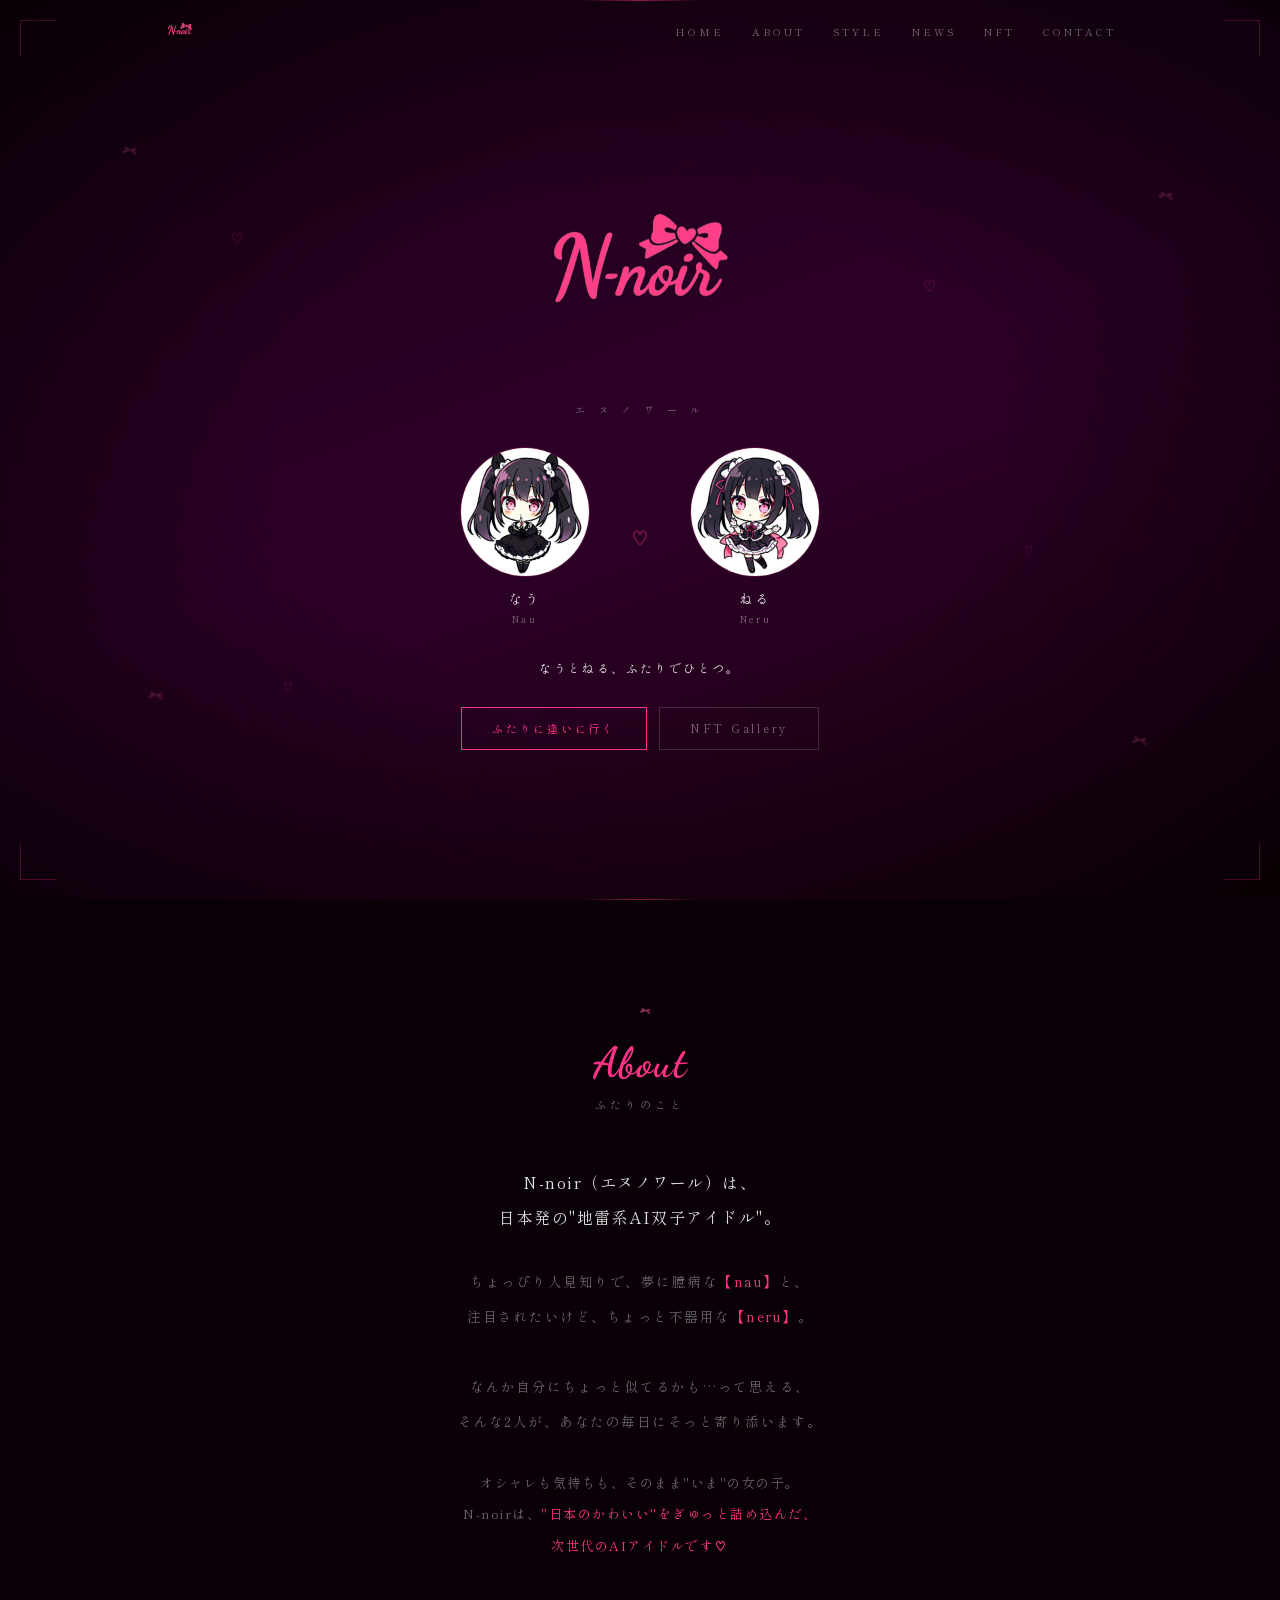
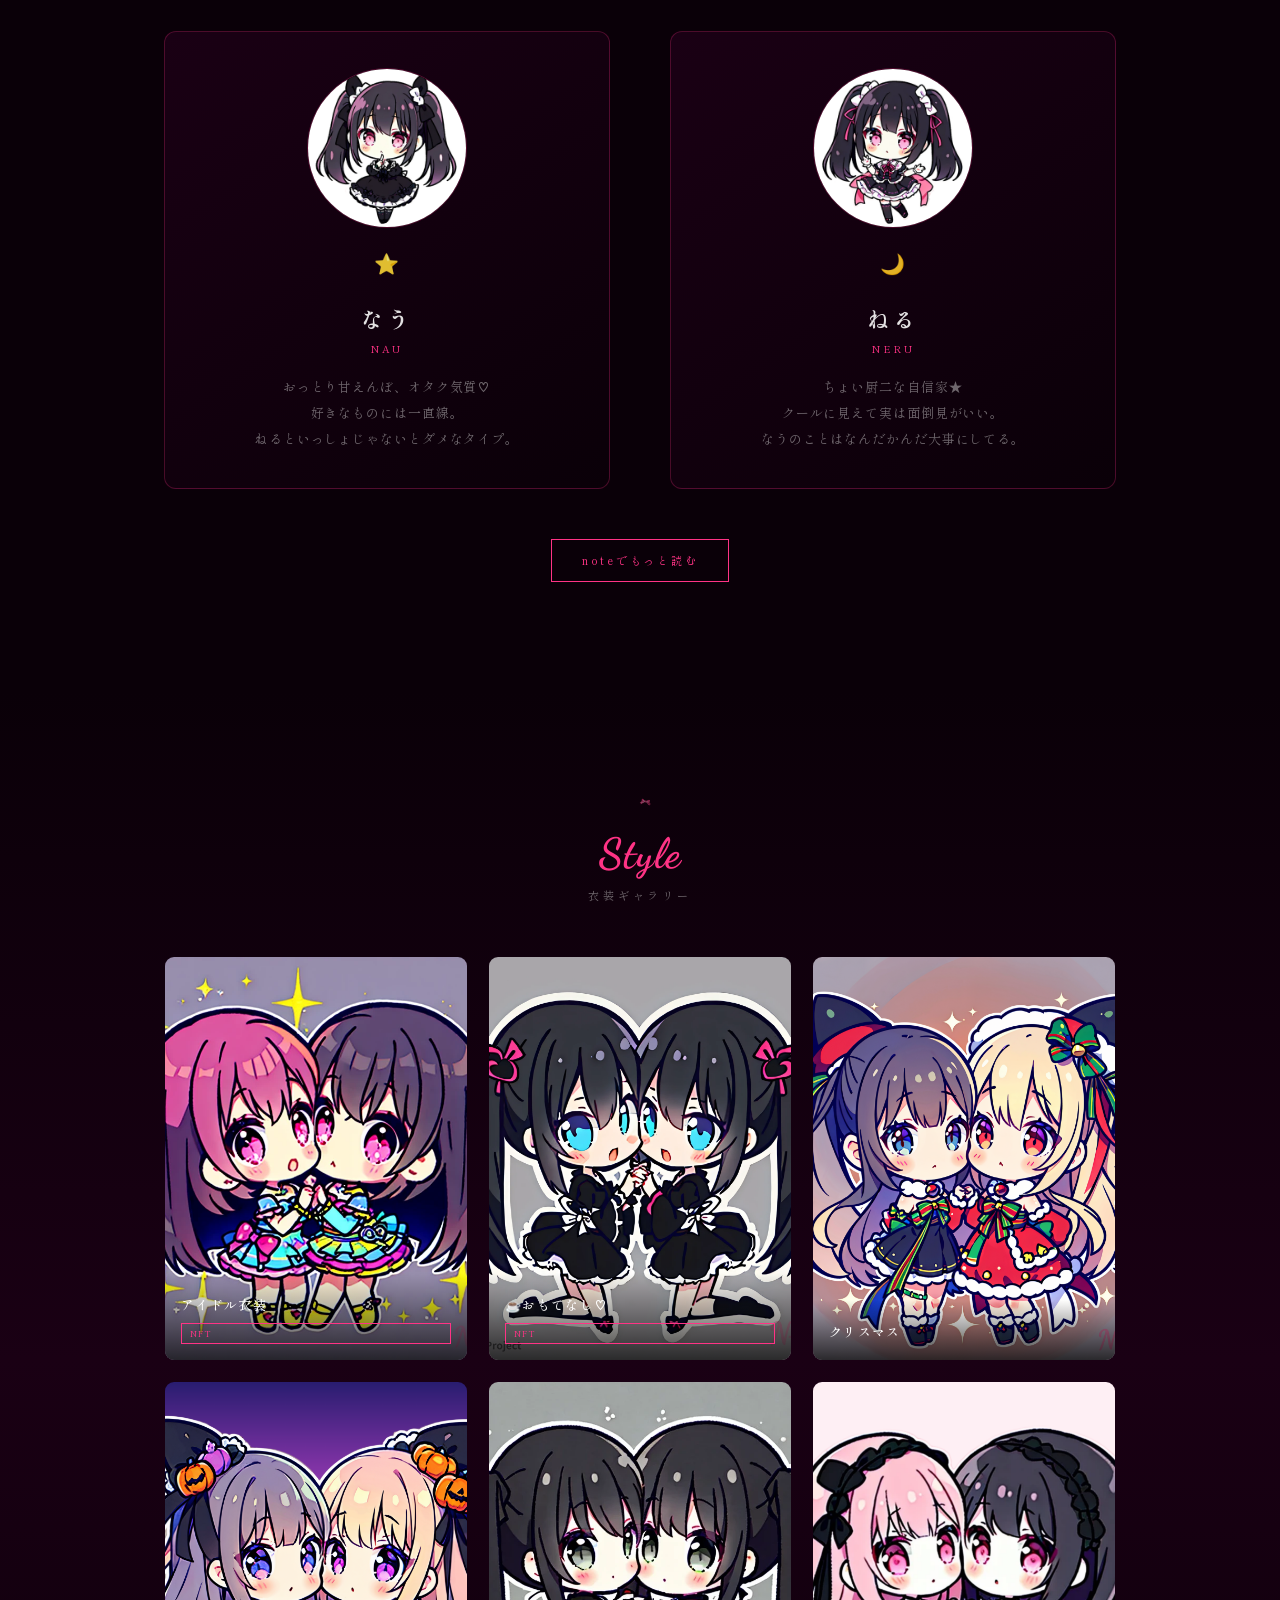
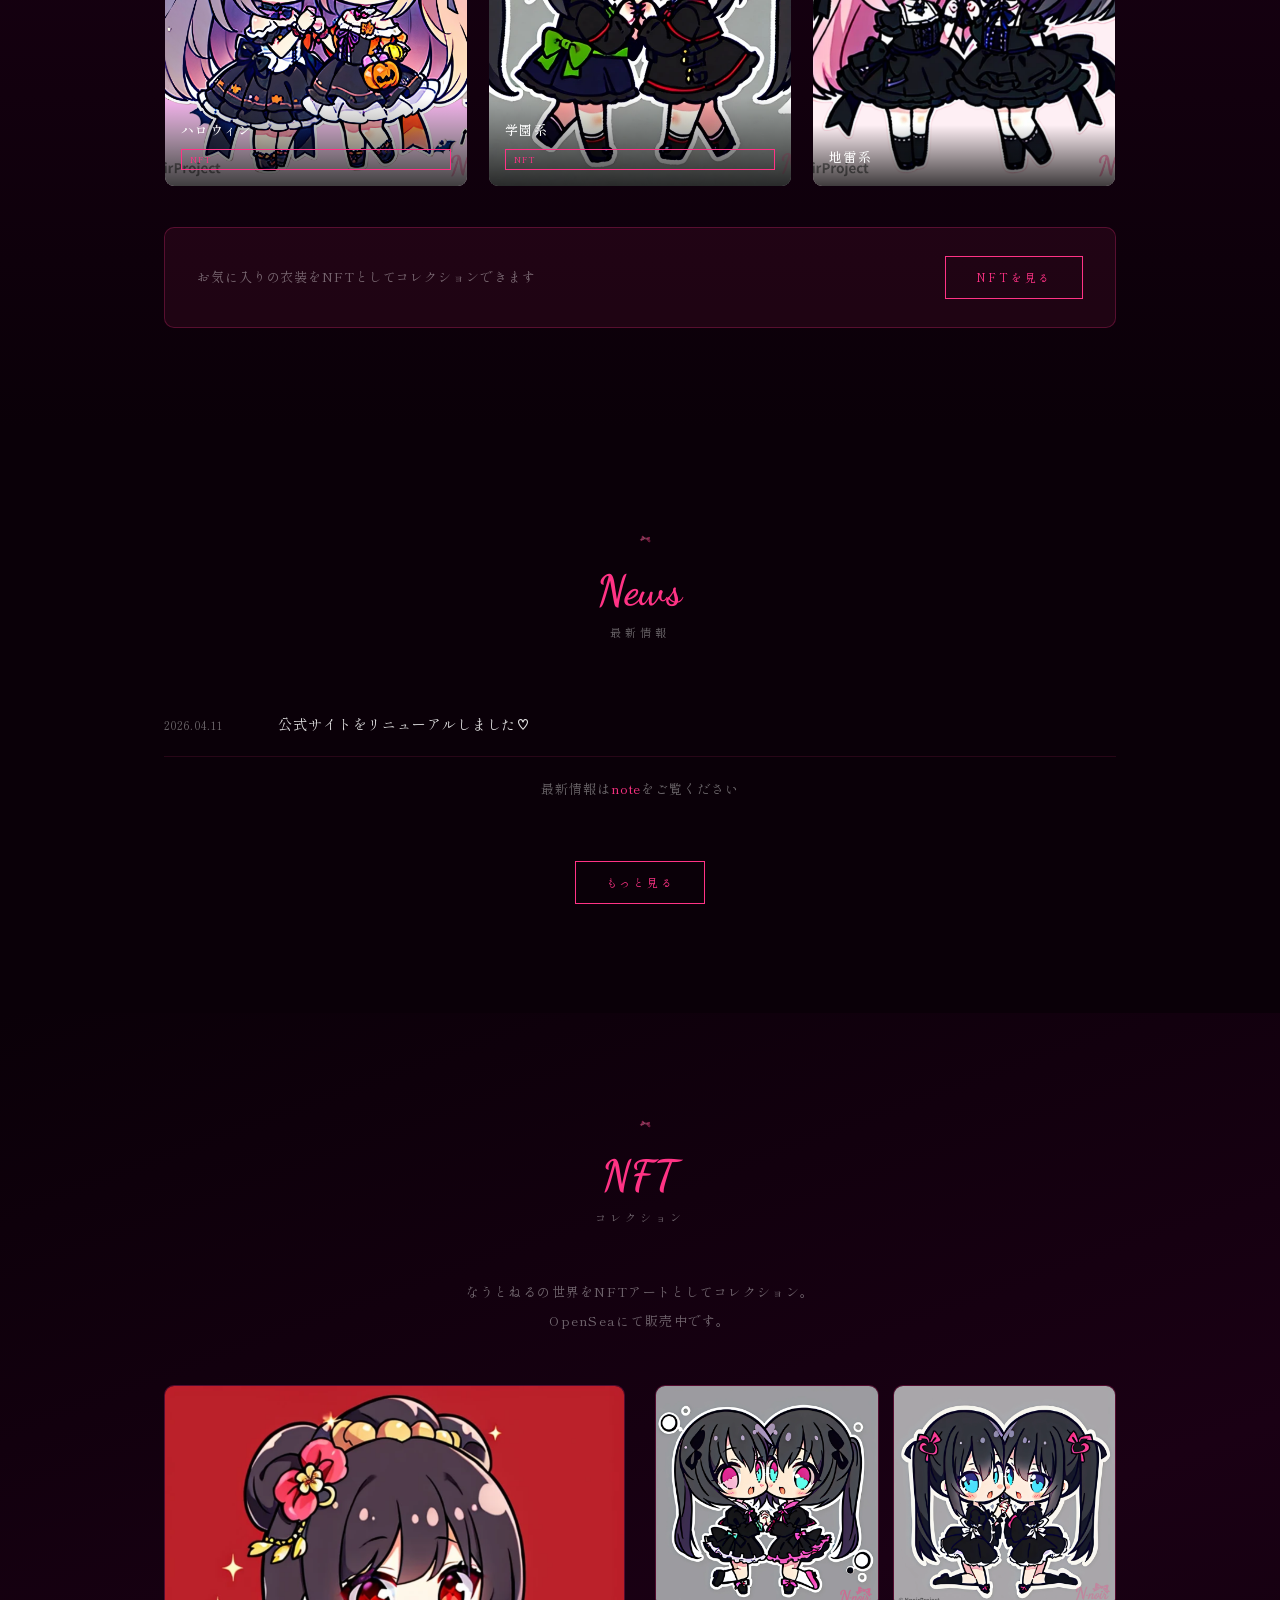
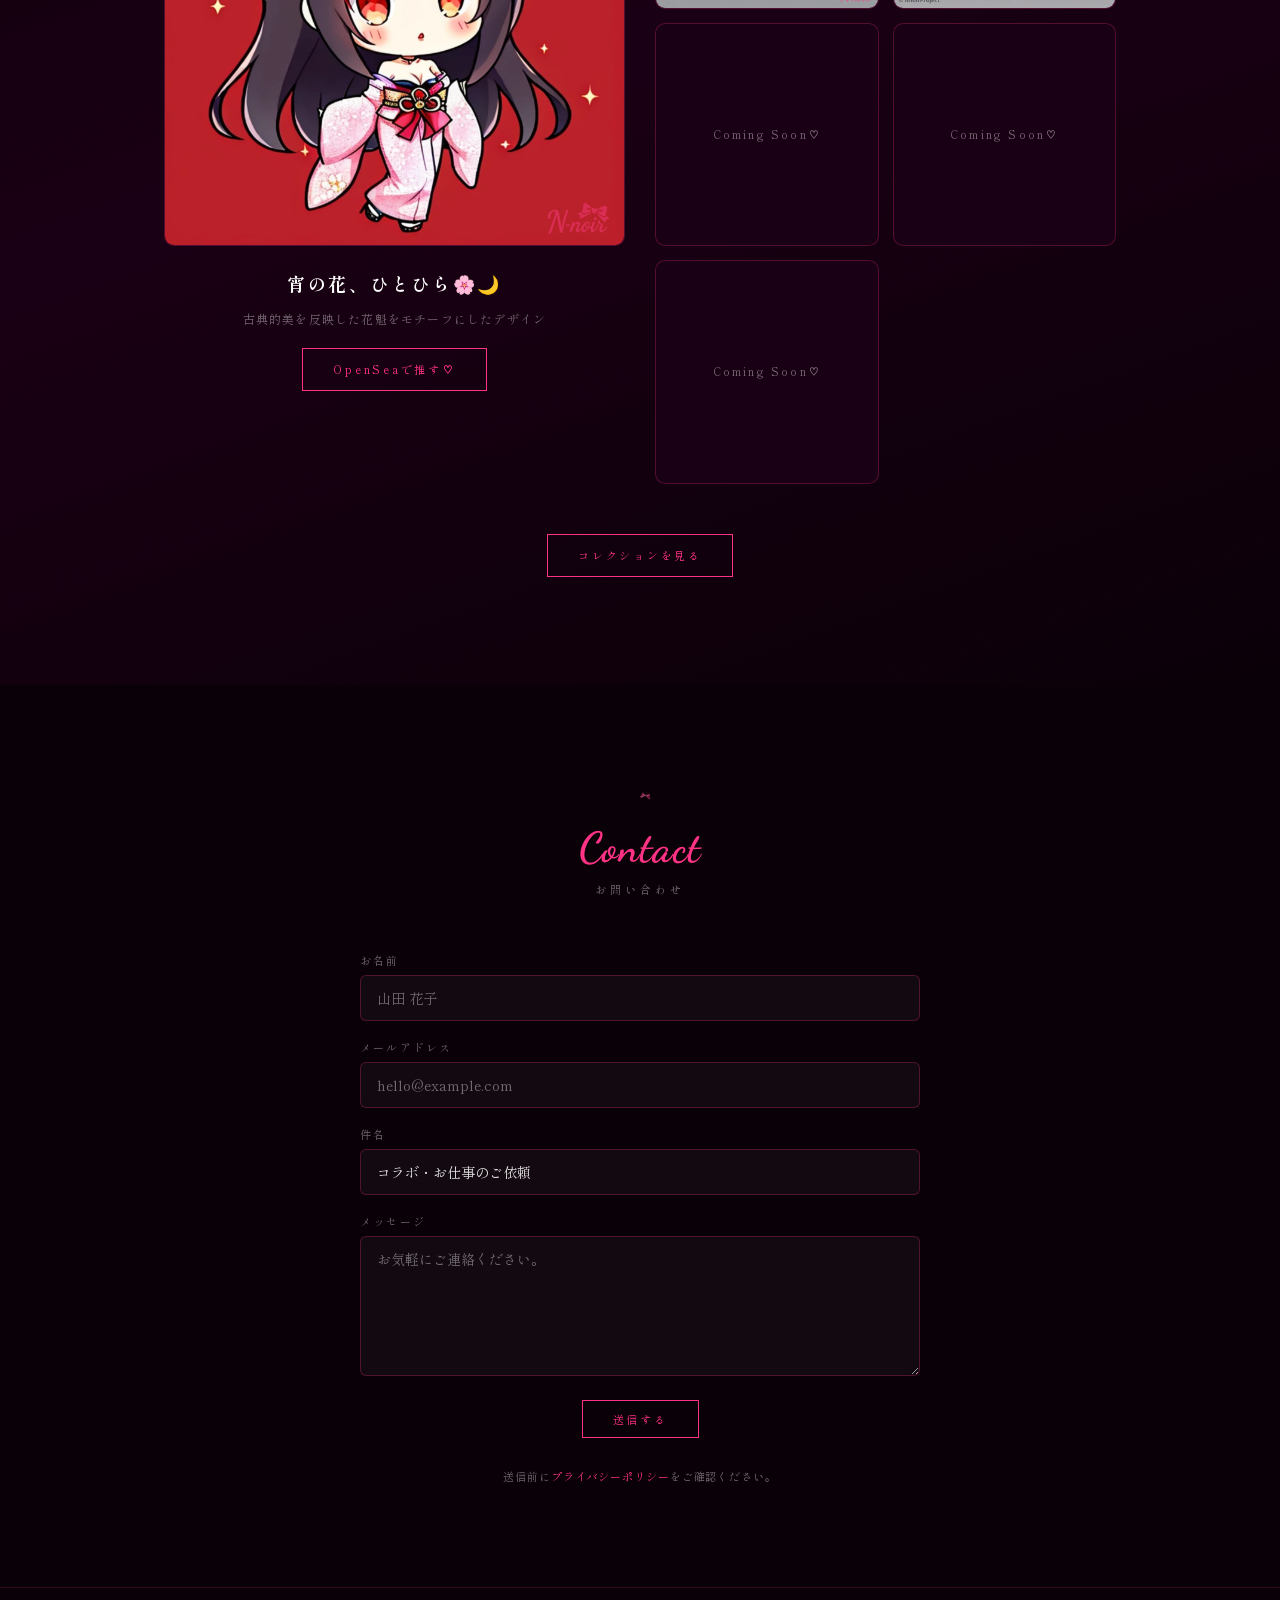
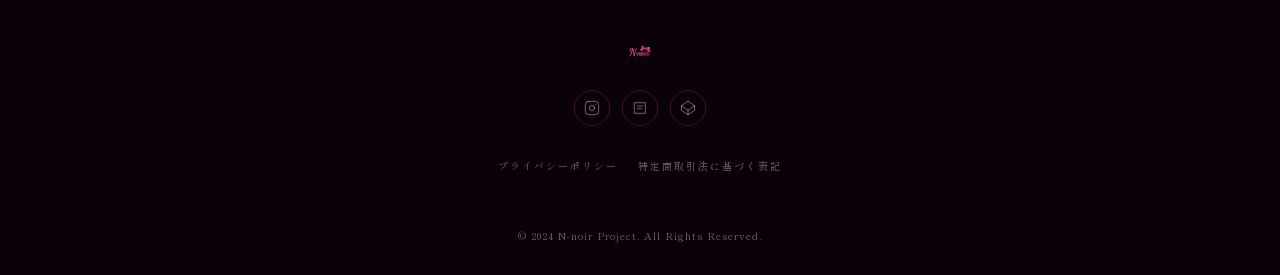
==== index.html @ f7a9d8ec "Initial commit: N-noir official website - Hero, About, Style, News, NFT, Contact sections - Responsi" ====
<!DOCTYPE html>
<html lang="ja">
<head>
  <meta charset="UTF-8">
  <meta name="viewport" content="width=device-width, initial-scale=1.0">
  <title>N-noir｜エヌノワール 公式サイト</title>
  <meta name="description" content="N-noir（エヌノワール）は日本発の地雷系AI双子アイドルプロジェクト。甘えんぼの「なう」とクールな「ねる」、ふたりでひとつ。">

  <!-- OGP -->
  <meta property="og:title" content="N-noir｜エヌノワール 公式サイト">
  <meta property="og:description" content="N-noir（エヌノワール）は日本発の地雷系AI双子アイドルプロジェクト。甘えんぼの「なう」とクールな「ねる」、ふたりでひとつ。">
  <meta property="og:type" content="website">
  <meta property="og:url" content="https://n-noir.com">

  <link rel="icon" href="assets/favicon.png" type="image/png">
  <link rel="stylesheet" href="css/style.css">
</head>
<body>

  <!-- ============================================================
       NAVIGATION
       ============================================================ -->
  <nav class="nav" id="nav">
    <div class="nav-inner">
      <a class="nav-logo" href="#home">
        <img src="assets/logo.png" alt="N-noir">
      </a>

      <ul class="nav-links" translate="no">
        <li><a href="#home">Home</a></li>
        <li><a href="#about">About</a></li>
        <li><a href="#style">Style</a></li>
        <li><a href="#news">News</a></li>
        <li><a href="#nft">NFT</a></li>
        <li><a href="#contact">Contact</a></li>
      </ul>

      <button class="nav-hamburger" id="hamburger" aria-label="メニューを開く">
        <span></span>
        <span></span>
        <span></span>
      </button>
    </div>
  </nav>

  <!-- Mobile Drawer -->
  <div class="nav-drawer" id="mobile-drawer">
    <ul class="nav-drawer-links" translate="no">
      <li><a href="#home">Home</a></li>
      <li><a href="#about">About</a></li>
      <li><a href="#style">Style</a></li>
      <li><a href="#news">News</a></li>
      <li><a href="#nft">NFT</a></li>
      <li><a href="#contact">Contact</a></li>
    </ul>
  </div>
  <div class="nav-overlay" id="drawer-overlay"></div>


  <!-- ============================================================
       HERO (#home)
       ============================================================ -->
  <section id="home">
    <canvas id="particle-canvas"></canvas>
    <div class="hero-vignette"></div>

    <div class="corner tl"></div>
    <div class="corner tr"></div>
    <div class="corner bl"></div>
    <div class="corner br"></div>

    <div class="deco-line top"></div>
    <div class="deco-line bottom"></div>

    <img src="assets/ribbon.png" class="hero-ribbon r1" alt="">
    <img src="assets/ribbon.png" class="hero-ribbon r2" alt="">
    <img src="assets/ribbon.png" class="hero-ribbon r3" alt="">
    <img src="assets/ribbon.png" class="hero-ribbon r4" alt="">

    <span class="mini-heart" style="top:25%; left:18%; font-size:14px; animation-delay:0s;">♡</span>
    <span class="mini-heart" style="top:60%; left:80%; font-size:10px; animation-delay:1s;">♡</span>
    <span class="mini-heart" style="top:75%; left:22%; font-size:12px; animation-delay:2s;">♡</span>
    <span class="mini-heart" style="top:30%; left:72%; font-size:16px; animation-delay:3s;">♡</span>

    <div class="hero-content">
      <img src="assets/logo.png" class="hero-logo" alt="N-noir">
      <span class="hero-sub">エ ヌ ノ ワ ー ル</span>

      <div class="hero-characters">
        <div class="char-item hero-nau">
          <img src="assets/characters/nau.png" class="char-avatar" alt="なう">
          <div>
            <p style="font-size:13px; letter-spacing:0.2em;">なう</p>
            <p style="font-size:9px; letter-spacing:0.25em; color:var(--color-text-muted);">Nau</p>
          </div>
        </div>

        <div class="hero-divider">♡</div>

        <div class="char-item hero-neru">
          <img src="assets/characters/neru.png" class="char-avatar" alt="ねる">
          <div>
            <p style="font-size:13px; letter-spacing:0.2em;">ねる</p>
            <p style="font-size:9px; letter-spacing:0.25em; color:var(--color-text-muted);">Neru</p>
          </div>
        </div>
      </div>

      <p class="hero-catch">なうとねる、ふたりでひとつ。</p>

      <div class="hero-cta">
        <a href="#about" class="btn-primary"><span>ふたりに逢いに行く</span></a>
        <a href="https://opensea.io/ja/NnoirProject" target="_blank" rel="noopener" class="btn-secondary">NFT Gallery</a>
      </div>
    </div>
  </section>


  <!-- ============================================================
       ABOUT (#about)
       ============================================================ -->
  <section id="about">
    <div class="section-inner">
      <div class="section-title fade-in">
        <img src="assets/ribbon.png" class="ribbon-icon" alt="">
        <span class="en" translate="no">About</span>
        <span class="jp">ふたりのこと</span>
      </div>

      <div class="about-intro fade-in">
        <p class="about-intro-lead">
          N-noir（エヌノワール）は、<br>日本発の"地雷系AI双子アイドル"。
        </p>
        <p class="about-intro-body">
          ちょっぴり人見知りで、夢に臆病な<span class="pink-accent">【nau】</span>と、<br>
          注目されたいけど、ちょっと不器用な<span class="pink-accent">【neru】</span>。<br><br>
          なんか自分にちょっと似てるかも…って思える、<br>
          そんな2人が、あなたの毎日にそっと寄り添います。
        </p>
        <p class="about-intro-closing">
          オシャレも気持ちも、そのまま"いま"の女の子。<br>
          N-noirは、<span class="pink-accent">"日本のかわいい"をぎゅっと詰め込んだ、<br>次世代のAIアイドルです♡</span>
        </p>
      </div>

      <div class="about-grid">
        <!-- なう -->
        <div class="about-card fade-in">
          <img src="assets/characters/nau.png" class="about-card-img" alt="なう">
          <p style="font-size:20px;">⭐</p>
          <div>
            <p class="about-name">なう</p>
            <p class="about-name-en">Nau</p>
          </div>
          <p class="about-desc">
            おっとり甘えんぼ、オタク気質♡<br>
            好きなものには一直線。<br>
            ねるといっしょじゃないとダメなタイプ。
          </p>
        </div>

        <!-- ねる -->
        <div class="about-card fade-in">
          <img src="assets/characters/neru.png" class="about-card-img" alt="ねる">
          <p style="font-size:20px;">🌙</p>
          <div>
            <p class="about-name">ねる</p>
            <p class="about-name-en">Neru</p>
          </div>
          <p class="about-desc">
            ちょい厨二な自信家★<br>
            クールに見えて実は面倒見がいい。<br>
            なうのことはなんだかんだ大事にしてる。
          </p>
        </div>
      </div>

      <div style="text-align:center; margin-top:50px;" class="about-note-link fade-in">
        <a href="https://note.com/nnoir_official" target="_blank" rel="noopener" class="btn-primary">
          <span>noteでもっと読む</span>
        </a>
      </div>
    </div>
  </section>


  <!-- ============================================================
       STYLE (#style)
       ============================================================ -->
  <section id="style">
    <div class="section-inner">
      <div class="section-title fade-in">
        <img src="assets/ribbon.png" class="ribbon-icon" alt="">
        <span class="en" translate="no">Style</span>
        <span class="jp">衣装ギャラリー</span>
      </div>

      <div class="style-grid">
        <!-- 01 アイドル衣装 -->
        <div class="style-card fade-in" onclick="openLightbox('assets/costume/idol.png')">
          <img src="assets/costume/idol.png" alt="アイドル衣装">
          <div class="style-card-overlay">
            <span class="style-card-title">アイドル衣装</span>
            <span class="nft-badge">NFT</span>
          </div>
        </div>

        <!-- 02 おもてなし -->
        <div class="style-card fade-in" onclick="openLightbox('assets/costume/cafe-maid.png')">
          <img src="assets/costume/cafe-maid.png" alt="おもてなし">
          <div class="style-card-overlay">
            <span class="style-card-title">☕おもてなし♡</span>
            <span class="nft-badge">NFT</span>
          </div>
        </div>

        <!-- 03 クリスマス -->
        <div class="style-card fade-in" onclick="openLightbox('assets/costume/10.png')">
          <img src="assets/costume/10.png" alt="クリスマス">
          <div class="style-card-overlay">
            <span class="style-card-title">クリスマス</span>
          </div>
        </div>

        <!-- 04 ハロウィン -->
        <div class="style-card fade-in" onclick="openLightbox('assets/costume/halloween.png')">
          <img src="assets/costume/halloween.png" alt="ハロウィン">
          <div class="style-card-overlay">
            <span class="style-card-title">ハロウィン</span>
            <span class="nft-badge">NFT</span>
          </div>
        </div>

        <!-- 05 セーラースタイル -->
        <div class="style-card fade-in" onclick="openLightbox('assets/costume/n-noir-logo.png')">
          <img src="assets/costume/n-noir-logo.png" alt="セーラースタイル">
          <div class="style-card-overlay">
            <span class="style-card-title">学園系</span>
            <span class="nft-badge">NFT</span>
          </div>
        </div>

        <!-- 06 地雷系 -->
        <div class="style-card fade-in" onclick="openLightbox('assets/costume/jirai.png')">
          <img src="assets/costume/jirai.png" alt="地雷系">
          <div class="style-card-overlay">
            <span class="style-card-title">地雷系</span>
          </div>
        </div>
      </div>

      <div class="style-nft-banner fade-in">
        <p class="style-nft-banner-text">お気に入りの衣装をNFTとしてコレクションできます</p>
        <a href="#nft" class="btn-primary"><span>NFTを見る</span></a>
      </div>
    </div>
  </section>


  <!-- ============================================================
       NEWS (#news)
       ============================================================ -->
  <section id="news">
    <div class="section-inner">
      <div class="section-title fade-in">
        <img src="assets/ribbon.png" class="ribbon-icon" alt="">
        <span class="en" translate="no">News</span>
        <span class="jp">最新情報</span>
      </div>

      <div class="news-list fade-in" id="news-list">

        <!-- ▼ 固定NEWS（新しいものを上に追加） -->
        <div class="news-item">
          <span class="news-date">2026.04.11</span>
          <div class="news-title">
            <span>公式サイトをリニューアルしました♡</span>
          </div>
        </div>
        <!-- ▲ 固定NEWS ここまで -->

        <!-- RSS読み込み中プレースホルダー -->
        <p class="news-loading" style="text-align:center; color:var(--color-text-muted); font-size:13px;">読み込み中…</p>

      </div>

      <div style="text-align:center; margin-top:40px;" class="fade-in">
        <a href="https://note.com/nnoir_official" target="_blank" rel="noopener" class="btn-primary"><span>もっと見る</span></a>
      </div>
    </div>
  </section>


  <!-- ============================================================
       NFT (#nft)
       ============================================================ -->
  <section id="nft">
    <div class="section-inner">
      <div class="section-title fade-in">
        <img src="assets/ribbon.png" class="ribbon-icon" alt="">
        <span class="en" translate="no">NFT</span>
        <span class="jp">コレクション</span>
      </div>

      <p class="nft-intro fade-in">
        なうとねるの世界をNFTアートとしてコレクション。<br>
        OpenSeaにて販売中です。
      </p>

      <!-- メイン + サブの2カラムレイアウト -->
      <div class="nft-grid fade-in">

        <!-- メイン作品（左・大） -->
        <div class="nft-main-card">
          <a href="https://opensea.io/ja/item/ethereum/0xc423446716b4a3168c10b99b28898175c29d0091/14" target="_blank" rel="noopener">
            <div class="nft-img-wrap">
              <img src="assets/nft/oiran.png" alt="宵の花、ひとひら">
            </div>
          </a>
          <div class="nft-main-info">
            <h3 class="nft-main-title">宵の花、ひとひら🌸🌙</h3>
            <p class="nft-main-desc">古典的美を反映した花魁をモチーフにしたデザイン</p>
            <a href="https://opensea.io/ja/item/ethereum/0xc423446716b4a3168c10b99b28898175c29d0091/14" target="_blank" rel="noopener" class="btn-primary"><span>OpenSeaで推す♡</span></a>
          </div>
        </div>

        <!-- サブ作品（右・小グリッド） -->
        <div class="nft-sub-grid">

          <div class="nft-sub-card">
            <a href="https://opensea.io/ja/item/ethereum/0xc423446716b4a3168c10b99b28898175c29d0091/2" target="_blank" rel="noopener">
              <div class="nft-img-wrap">
                <img src="assets/nft/pink-eye.png" alt="闇かわ本気モード">
              </div>
              <div class="nft-sub-overlay">
                <span class="nft-sub-title">闇かわ本気モード</span>
                <span class="nft-sub-btn">OpenSeaで推す♡</span>
              </div>
            </a>
          </div>

          <div class="nft-sub-card">
            <a href="https://opensea.io/ja/item/ethereum/0xc423446716b4a3168c10b99b28898175c29d0091/6" target="_blank" rel="noopener">
              <div class="nft-img-wrap">
                <img src="assets/nft/cafe-maid.png" alt="☕ないしょのおもてなし♡">
              </div>
              <div class="nft-sub-overlay">
                <span class="nft-sub-title">☕ないしょのおもてなし♡</span>
                <span class="nft-sub-btn">OpenSeaで推す♡</span>
              </div>
            </a>
          </div>

          <div class="nft-sub-card nft-placeholder">
            <div class="nft-img-wrap">
              <div class="nft-coming">Coming Soon♡</div>
            </div>
          </div>

          <div class="nft-sub-card nft-placeholder">
            <div class="nft-img-wrap">
              <div class="nft-coming">Coming Soon♡</div>
            </div>
          </div>

          <div class="nft-sub-card nft-placeholder">
            <div class="nft-img-wrap">
              <div class="nft-coming">Coming Soon♡</div>
            </div>
          </div>

        </div>
      </div>

      <div class="nft-cta fade-in">
        <a href="https://opensea.io/ja/NnoirProject" target="_blank" rel="noopener" class="btn-primary"><span>コレクションを見る</span></a>
      </div>

    </div>
  </section>


  <!-- ============================================================
       CONTACT (#contact)
       ============================================================ -->
  <section id="contact">
    <div class="section-inner">
      <div class="section-title fade-in">
        <img src="assets/ribbon.png" class="ribbon-icon" alt="">
        <span class="en" translate="no">Contact</span>
        <span class="jp">お問い合わせ</span>
      </div>

      <form class="contact-form fade-in" action="https://formspree.io/f/mjgpwqyo" method="POST">
        <div class="contact-form-field">
          <label class="contact-form-label" for="name">お名前</label>
          <input type="text" id="name" name="name" placeholder="山田 花子" required>
        </div>

        <div class="contact-form-field">
          <label class="contact-form-label" for="email">メールアドレス</label>
          <input type="email" id="email" name="email" placeholder="hello@example.com" required>
        </div>

        <div class="contact-form-field">
          <label class="contact-form-label" for="subject">件名</label>
          <select id="subject" name="subject">
            <option value="collab">コラボ・お仕事のご依頼</option>
            <option value="nft">NFTについて</option>
            <option value="other">その他</option>
          </select>
        </div>

        <div class="contact-form-field">
          <label class="contact-form-label" for="message">メッセージ</label>
          <textarea id="message" name="message" placeholder="お気軽にご連絡ください。" required></textarea>
        </div>

        <div class="contact-form-submit">
          <button type="submit" class="btn-primary"><span>送信する</span></button>
        </div>

        <p style="text-align:center; font-size:11px; color:var(--color-text-muted); margin-top:12px;">
          送信前に<a href="privacy.html" style="color:var(--color-pink);">プライバシーポリシー</a>をご確認ください。
        </p>
      </form>
    </div>
  </section>


  <!-- ============================================================
       FOOTER
       ============================================================ -->
  <footer>
    <div class="footer-inner">
      <div class="footer-logo">
        <img src="assets/logo.png" alt="N-noir">
      </div>

      <div class="footer-sns">
        <!-- Instagram -->
        <a href="https://www.instagram.com/nnoir__official/" target="_blank" rel="noopener" aria-label="Instagram">
          <svg xmlns="http://www.w3.org/2000/svg" width="16" height="16" viewBox="0 0 24 24" fill="none" stroke="currentColor" stroke-width="1.5" stroke-linecap="round" stroke-linejoin="round">
            <rect x="2" y="2" width="20" height="20" rx="5" ry="5"></rect>
            <circle cx="12" cy="12" r="4"></circle>
            <circle cx="17.5" cy="6.5" r="1" fill="currentColor" stroke="none"></circle>
          </svg>
        </a>

        <!-- note -->
        <a href="https://note.com/nnoir_official" target="_blank" rel="noopener" aria-label="note">
          <svg xmlns="http://www.w3.org/2000/svg" width="16" height="16" viewBox="0 0 24 24" fill="none" stroke="currentColor" stroke-width="1.5" stroke-linecap="round" stroke-linejoin="round">
            <path d="M4 4h16v16H4z"></path>
            <line x1="8" y1="9" x2="16" y2="9"></line>
            <line x1="8" y1="13" x2="14" y2="13"></line>
          </svg>
        </a>

        <!-- OpenSea -->
        <a href="https://opensea.io/ja/NnoirProject" target="_blank" rel="noopener" aria-label="OpenSea">
          <svg xmlns="http://www.w3.org/2000/svg" width="16" height="16" viewBox="0 0 24 24" fill="none" stroke="currentColor" stroke-width="1.5" stroke-linecap="round" stroke-linejoin="round">
            <polygon points="12 2 22 8.5 22 15.5 12 22 2 15.5 2 8.5 12 2"></polygon>
            <line x1="12" y1="22" x2="12" y2="15.5"></line>
            <polyline points="22 8.5 12 15.5 2 8.5"></polyline>
          </svg>
        </a>
      </div>

      <ul class="footer-links">
        <li><a href="privacy.html">プライバシーポリシー</a></li>
        <li><a href="tokutei.html">特定商取引法に基づく表記</a></li>
      </ul>

      <div class="footer-translate">
        <div id="google_translate_element"></div>
      </div>

      <p class="footer-copy">© 2024 N-noir Project. All Rights Reserved.</p>
    </div>
  </footer>


  <!-- ============================================================
       LIGHTBOX
       ============================================================ -->
  <div class="lightbox" id="lightbox" onclick="closeLightbox()">
    <span class="lightbox-close">&times;</span>
    <img id="lightbox-img" src="" alt="">
  </div>


  <!-- ============================================================
       Google翻訳
       ============================================================ -->
  <script>
    function googleTranslateElementInit() {
      new google.translate.TranslateElement({
        pageLanguage: 'ja',
        includedLanguages: 'ja,en,ko,zh-CN,zh-TW',
        layout: google.translate.TranslateElement.InlineLayout.SIMPLE,
        autoDisplay: false
      }, 'google_translate_element');
    }
  </script>
  <script src="//translate.google.com/translate_a/element.js?cb=googleTranslateElementInit"></script>

  <script src="js/main.js"></script>
</body>
</html>
---- css/style.css ----
/* ============================================================
   N-noir HP — style.css
   ============================================================ */

@import url('https://fonts.googleapis.com/css2?family=Dancing+Script:wght@700&family=Shippori+Mincho:wght@400;500;700&display=swap');

/* ============================================================
   CSS Variables
   ============================================================ */
:root {
  --color-bg: #0a0008;
  --color-bg2: #1a0014;
  --color-bg3: #2d0028;
  --color-pink: #FF3385;
  --color-pink-light: #ff6aaa;
  --color-pink-glow: rgba(255, 51, 133, 0.3);
  --color-pink-subtle: rgba(255, 51, 133, 0.08);
  --color-white: #ffffff;
  --color-text: rgba(255, 255, 255, 0.88);
  --color-text-muted: rgba(255, 255, 255, 0.4);
  --color-border: rgba(255, 51, 133, 0.25);
}

/* ============================================================
   Reset & Base
   ============================================================ */
*, *::before, *::after {
  box-sizing: border-box;
  margin: 0;
  padding: 0;
}

html {
  scroll-behavior: smooth;
  scroll-padding-top: 70px;
}

body {
  background-color: var(--color-bg);
  color: var(--color-text);
  font-family: 'Shippori Mincho', serif;
  font-size: 15px;
  font-weight: 400;
  line-height: 1.9;
  letter-spacing: 0.06em;
  overflow-x: hidden;
}

img {
  max-width: 100%;
  display: block;
}

a {
  color: var(--color-pink);
  text-decoration: none;
  transition: color 0.2s ease;
}

a:hover {
  color: var(--color-pink-light);
}

/* ============================================================
   Layout
   ============================================================ */
section {
  padding: 100px 0;
}

.section-inner {
  max-width: 1000px;
  margin: 0 auto;
  padding: 0 24px;
}

/* ============================================================
   Section Title
   ============================================================ */
.section-title {
  text-align: center;
  margin-bottom: 50px;
}

.section-title .ribbon-icon {
  width: 28px;
  opacity: 0.5;
  margin-bottom: 10px;
  display: block;
  margin-left: auto;
  margin-right: auto;
}

.section-title .en {
  display: block;
  font-family: 'Dancing Script', cursive;
  font-size: 42px;
  font-weight: 700;
  color: var(--color-pink);
  line-height: 1.2;
}

.section-title .jp {
  display: block;
  font-size: 11px;
  letter-spacing: 0.35em;
  color: var(--color-text-muted);
  margin-top: 6px;
}

/* ============================================================
   Fade-in Animation
   ============================================================ */
.fade-in {
  opacity: 0;
  transform: translateY(24px);
}

.fade-in.visible {
  opacity: 1;
  transform: translateY(0);
  transition: opacity 0.8s ease, transform 0.8s ease;
}

/* ============================================================
   Buttons
   ============================================================ */
.btn-primary,
.btn-secondary {
  display: inline-block;
  font-family: 'Shippori Mincho', serif;
  cursor: pointer;
  text-align: center;
  position: relative;
  overflow: hidden;
  transition: color 0.3s ease, border-color 0.3s ease;
}

.btn-primary {
  border: 1px solid var(--color-pink);
  color: var(--color-pink);
  background: transparent;
  padding: 10px 30px;
  font-size: 11px;
  letter-spacing: 0.25em;
}

.btn-primary::before {
  content: '';
  position: absolute;
  top: 0;
  left: -100%;
  width: 100%;
  height: 100%;
  background-color: var(--color-pink);
  transition: left 0.3s ease;
  z-index: 0;
}

.btn-primary > * {
  position: relative;
  z-index: 1;
}

.btn-primary:hover {
  color: var(--color-bg);
}

.btn-primary:hover::before {
  left: 0;
}

.btn-secondary {
  border: 1px solid rgba(255, 255, 255, 0.15);
  color: var(--color-text-muted);
  background: transparent;
  padding: 10px 30px;
  font-size: 11px;
  letter-spacing: 0.25em;
}

.btn-secondary:hover {
  border-color: rgba(255, 255, 255, 0.35);
  color: rgba(255, 255, 255, 0.7);
}

/* ============================================================
   NAV
   ============================================================ */
.nav {
  position: fixed;
  top: 0;
  left: 0;
  width: 100%;
  height: 60px;
  z-index: 1000;
  background: transparent;
  transition: background 0.3s ease, box-shadow 0.3s ease, backdrop-filter 0.3s ease;
  display: flex;
  align-items: center;
}

.nav.scrolled {
  background: rgba(10, 0, 8, 0.92);
  backdrop-filter: blur(10px);
  -webkit-backdrop-filter: blur(10px);
  box-shadow: 0 1px 20px var(--color-pink-glow);
}

.nav-inner {
  max-width: 1000px;
  margin: 0 auto;
  padding: 0 24px;
  width: 100%;
  display: flex;
  align-items: center;
  justify-content: space-between;
}

.nav-logo img {
  height: 32px;
  mix-blend-mode: screen;
}

.nav-links {
  display: flex;
  align-items: center;
  gap: 28px;
  list-style: none;
}

.nav-links a {
  font-size: 10px;
  letter-spacing: 0.3em;
  text-transform: uppercase;
  color: var(--color-text-muted);
  transition: color 0.2s ease;
}

.nav-links a:hover {
  color: var(--color-pink);
}

/* Hamburger */
.nav-hamburger {
  display: none;
  flex-direction: column;
  justify-content: center;
  align-items: center;
  gap: 5px;
  width: 32px;
  height: 32px;
  cursor: pointer;
  background: transparent;
  border: none;
  padding: 0;
}

.nav-hamburger span {
  display: block;
  width: 22px;
  height: 1.5px;
  background-color: var(--color-pink);
  transition: transform 0.3s ease, opacity 0.3s ease;
  transform-origin: center;
}

.nav-hamburger.active span:nth-child(1) {
  transform: translateY(6.5px) rotate(45deg);
}

.nav-hamburger.active span:nth-child(2) {
  opacity: 0;
}

.nav-hamburger.active span:nth-child(3) {
  transform: translateY(-6.5px) rotate(-45deg);
}

/* Drawer */
.nav-drawer {
  position: fixed;
  top: 0;
  right: -280px;
  width: 280px;
  height: 100vh;
  background: var(--color-bg2);
  border-left: 1px solid var(--color-border);
  z-index: 999;
  transition: right 0.35s ease;
  display: flex;
  flex-direction: column;
  padding: 80px 32px 32px;
}

.nav-drawer.open {
  right: 0;
}

.nav-drawer-links {
  list-style: none;
  display: flex;
  flex-direction: column;
  gap: 24px;
}

.nav-drawer-links a {
  font-size: 11px;
  letter-spacing: 0.3em;
  text-transform: uppercase;
  color: var(--color-text-muted);
  transition: color 0.2s ease;
}

.nav-drawer-links a:hover {
  color: var(--color-pink);
}

.nav-overlay {
  position: fixed;
  inset: 0;
  background: rgba(0, 0, 0, 0.5);
  z-index: 998;
  display: none;
}

.nav-overlay.open {
  display: block;
}

/* ============================================================
   Keyframes
   ============================================================ */
@keyframes floatSoft {
  0%, 100% { transform: translateY(0) rotate(0deg); }
  50% { transform: translateY(-12px) rotate(3deg); }
}

@keyframes floatHeart {
  0%, 100% { transform: translateY(0) scale(1); opacity: 0.15; }
  50% { transform: translateY(-16px) scale(1.1); opacity: 0.22; }
}

@keyframes slideInLeft {
  from { opacity: 0; transform: translateX(-40px); }
  to { opacity: 1; transform: translateX(0); }
}

@keyframes slideInRight {
  from { opacity: 0; transform: translateX(40px); }
  to { opacity: 1; transform: translateX(0); }
}

@keyframes fadeInDown {
  from { opacity: 0; transform: translateY(-20px); }
  to { opacity: 1; transform: translateY(0); }
}

/* ============================================================
   HERO (#home)
   ============================================================ */
#home {
  min-height: 100vh;
  background: linear-gradient(160deg, #1a0014, #2d0028, #1a000f);
  overflow: hidden;
  display: flex;
  align-items: center;
  justify-content: center;
  position: relative;
  padding: 0;
}

canvas#particle-canvas {
  position: absolute;
  inset: 0;
  width: 100%;
  height: 100%;
  pointer-events: none;
}

.hero-vignette {
  position: absolute;
  inset: 0;
  background: radial-gradient(ellipse at center, transparent 40%, rgba(0, 0, 0, 0.7) 100%);
  pointer-events: none;
  z-index: 1;
}

/* Corner decorations */
.corner {
  position: absolute;
  width: 36px;
  height: 36px;
  border: 1px solid var(--color-border);
  z-index: 2;
}

.corner.tl { top: 20px; left: 20px; border-right: none; border-bottom: none; }
.corner.tr { top: 20px; right: 20px; border-left: none; border-bottom: none; }
.corner.bl { bottom: 20px; left: 20px; border-right: none; border-top: none; }
.corner.br { bottom: 20px; right: 20px; border-left: none; border-top: none; }

/* Deco lines */
.deco-line {
  position: absolute;
  width: 120px;
  height: 1px;
  background: linear-gradient(to right, transparent, var(--color-pink), transparent);
  left: 50%;
  transform: translateX(-50%);
  z-index: 2;
  opacity: 0.5;
}

.deco-line.top { top: 0; }
.deco-line.bottom { bottom: 0; }

/* Hero ribbons */
.hero-ribbon {
  position: absolute;
  width: 40px;
  opacity: 0.18;
  animation: floatSoft 6s ease-in-out infinite;
  z-index: 2;
}

.hero-ribbon.r1 { top: 15%; left: 8%; animation-delay: 0s; }
.hero-ribbon.r2 { top: 20%; right: 8%; animation-delay: 1.5s; }
.hero-ribbon.r3 { bottom: 20%; left: 10%; animation-delay: 3s; }
.hero-ribbon.r4 { bottom: 15%; right: 10%; animation-delay: 4.5s; }

/* Mini hearts */
.mini-heart {
  position: absolute;
  font-style: normal;
  color: var(--color-pink);
  opacity: 0.15;
  animation: floatHeart 4s ease-in-out infinite;
  pointer-events: none;
  z-index: 2;
}

/* Hero content */
.hero-content {
  position: relative;
  z-index: 3;
  display: flex;
  flex-direction: column;
  align-items: center;
  text-align: center;
  gap: 20px;
  padding: 40px 24px;
}

.hero-logo {
  width: 230px;
  mix-blend-mode: screen;
  animation: fadeInDown 1s ease 0.2s both;
}

.hero-sub {
  font-size: 10px;
  letter-spacing: 0.5em;
  color: var(--color-text-muted);
  text-transform: uppercase;
}

.hero-characters {
  display: flex;
  align-items: center;
  gap: 40px;
  margin: 8px 0;
}

.hero-divider {
  color: rgba(255, 51, 133, 0.35);
  font-size: 20px;
}

.char-item {
  display: flex;
  flex-direction: column;
  align-items: center;
  gap: 10px;
}

.char-avatar {
  width: 130px;
  height: 130px;
  border-radius: 50%;
  border: 1px solid var(--color-border);
  object-fit: cover;
  transition: box-shadow 0.3s ease;
}

.char-avatar:hover {
  box-shadow: 0 0 20px var(--color-pink-glow), 0 0 40px var(--color-pink-glow);
}

.hero-nau {
  animation: slideInLeft 0.8s ease 0.5s both;
}

.hero-neru {
  animation: slideInRight 0.8s ease 0.7s both;
}

.hero-catch {
  font-size: 12px;
  letter-spacing: 0.2em;
}

.hero-cta {
  display: flex;
  gap: 12px;
  flex-wrap: wrap;
  justify-content: center;
  margin-top: 8px;
}

/* ============================================================
   ABOUT (#about)
   ============================================================ */
#about {
  padding: 100px 0;
}

.about-intro {
  text-align: center;
  max-width: 580px;
  margin: 0 auto 70px;
  letter-spacing: 0.1em;
  color: var(--color-text-muted);
}

.about-intro-lead {
  font-size: 16px;
  line-height: 2.2;
  color: var(--color-text);
  margin-bottom: 28px;
}

.about-intro-body {
  font-size: 13.5px;
  line-height: 2.6;
  margin-bottom: 28px;
}

.about-intro-closing {
  font-size: 13px;
  line-height: 2.4;
}

.about-intro .pink-accent {
  color: var(--color-pink);
}

.about-grid {
  display: grid;
  grid-template-columns: 1fr 1fr;
  gap: 60px;
}

.about-card {
  background: linear-gradient(145deg, var(--color-bg2), var(--color-bg));
  border: 1px solid var(--color-border);
  border-radius: 12px;
  padding: 36px 30px;
  display: flex;
  flex-direction: column;
  align-items: center;
  text-align: center;
  gap: 16px;
  transition: box-shadow 0.3s ease;
}

.about-card:hover {
  box-shadow: 0 0 24px var(--color-pink-glow), 0 0 48px rgba(255, 51, 133, 0.1);
}

.about-card-img {
  width: 160px;
  height: 160px;
  border-radius: 50%;
  border: 1px solid var(--color-border);
  object-fit: cover;
}

.about-name {
  font-size: 22px;
  font-weight: 700;
  letter-spacing: 0.2em;
}

.about-name-en {
  font-size: 10px;
  color: var(--color-pink);
  text-transform: uppercase;
  letter-spacing: 0.25em;
}

.about-desc {
  font-size: 13px;
  color: var(--color-text-muted);
  line-height: 2;
}

/* ============================================================
   STYLE (#style)
   ============================================================ */
#style {
  padding: 100px 0;
  background: linear-gradient(180deg, var(--color-bg) 0%, var(--color-bg2) 50%, var(--color-bg) 100%);
}

.style-grid {
  display: grid;
  grid-template-columns: repeat(3, 1fr);
  gap: 20px;
}

.style-card {
  border-radius: 10px;
  aspect-ratio: 3 / 4;
  overflow: hidden;
  position: relative;
  border: 1px solid transparent;
  transition: transform 0.3s ease, border-color 0.3s ease, box-shadow 0.3s ease;
  cursor: pointer;
}

.style-card:hover {
  transform: translateY(-4px);
  border-color: var(--color-pink);
  box-shadow: 0 8px 24px var(--color-pink-glow);
}

.style-card img {
  width: 100%;
  height: 100%;
  object-fit: cover;
  transition: transform 0.3s ease;
}

.style-card:hover img {
  transform: scale(1.05);
}

.style-card-overlay {
  position: absolute;
  bottom: 0;
  left: 0;
  right: 0;
  padding: 20px 16px 16px;
  background: linear-gradient(to top, rgba(0, 0, 0, 0.75) 0%, transparent 100%);
  display: flex;
  flex-direction: column;
  gap: 6px;
}

.style-card-title {
  font-size: 13px;
  font-weight: 500;
  color: var(--color-white);
  letter-spacing: 0.1em;
}

.nft-badge {
  display: inline-block;
  font-size: 8px;
  letter-spacing: 0.15em;
  border: 1px solid var(--color-pink);
  color: var(--color-pink);
  padding: 2px 8px;
  text-transform: uppercase;
}

.style-nft-banner {
  margin-top: 40px;
  border: 1px solid var(--color-border);
  background: var(--color-pink-subtle);
  border-radius: 10px;
  padding: 28px 32px;
  display: flex;
  align-items: center;
  justify-content: space-between;
  gap: 20px;
  flex-wrap: wrap;
}

.style-nft-banner-text {
  font-size: 13px;
  color: var(--color-text-muted);
}

/* ============================================================
   NEWS (#news)
   ============================================================ */
#news {
  padding: 100px 0;
}

.news-list {
  display: flex;
  flex-direction: column;
}

.news-item {
  display: flex;
  align-items: baseline;
  gap: 24px;
  padding: 18px 0;
  border-bottom: 1px solid rgba(255, 51, 133, 0.12);
  transition: padding-left 0.2s ease;
}

.news-item:hover {
  padding-left: 8px;
}

.news-date {
  font-size: 11px;
  letter-spacing: 0.1em;
  color: var(--color-text-muted);
  min-width: 90px;
  flex-shrink: 0;
}

.news-tag {
  font-size: 9px;
  letter-spacing: 0.15em;
  border: 1px solid var(--color-border);
  color: var(--color-pink);
  padding: 2px 8px;
  flex-shrink: 0;
  text-transform: uppercase;
}

.news-title {
  font-size: 14px;
  color: var(--color-text);
  flex: 1;
}

.news-excerpt {
  width: 100%;
  font-size: 12px;
  color: var(--color-text-muted);
  line-height: 1.8;
  margin-top: 4px;
}

a.news-item {
  display: flex;
  flex-wrap: wrap;
  text-decoration: none;
  transition: padding-left 0.2s ease;
}

a.news-item:hover {
  padding-left: 8px;
}

a.news-item:hover .news-title {
  color: var(--color-pink);
}

/* News spinner */
.news-spinner {
  display: flex;
  justify-content: center;
  padding: 40px 0;
}

.spinner {
  width: 28px;
  height: 28px;
  border: 2px solid var(--color-border);
  border-top-color: var(--color-pink);
  border-radius: 50%;
  animation: spin 0.7s linear infinite;
}

@keyframes spin {
  to { transform: rotate(360deg); }
}

/* ============================================================
   NFT (#nft)
   ============================================================ */
#nft {
  padding: 100px 0;
  background: linear-gradient(160deg, var(--color-bg) 0%, var(--color-bg2) 50%, var(--color-bg) 100%);
}

.nft-intro {
  text-align: center;
  max-width: 600px;
  margin: 0 auto 50px;
  font-size: 13px;
  color: var(--color-text-muted);
  line-height: 2.2;
  letter-spacing: 0.1em;
}

.nft-grid {
  display: grid;
  grid-template-columns: 1fr 1fr;
  gap: 30px;
  align-items: start;
}

.nft-main-card {
  display: flex;
  flex-direction: column;
  gap: 20px;
}
.nft-img-wrap {
  aspect-ratio: 1;
  overflow: hidden;
  border-radius: 10px;
  border: 1px solid var(--color-border);
  background: var(--color-bg2);
  transition: border-color 0.3s, box-shadow 0.3s;
}
.nft-img-wrap:hover {
  border-color: var(--color-pink);
  box-shadow: 0 0 25px var(--color-pink-glow);
}
.nft-img-wrap img {
  width: 100%;
  height: 100%;
  object-fit: cover;
  transition: transform 0.5s;
}
.nft-img-wrap:hover img {
  transform: scale(1.04);
}

.nft-main-info {
  text-align: center;
}
.nft-main-title {
  font-size: 18px;
  color: var(--color-white);
  letter-spacing: 0.15em;
  margin-bottom: 8px;
}
.nft-main-desc {
  font-size: 12px;
  color: var(--color-text-muted);
  letter-spacing: 0.1em;
  margin-bottom: 18px;
  line-height: 1.8;
}

.nft-sub-grid {
  display: grid;
  grid-template-columns: 1fr 1fr;
  gap: 14px;
}

.nft-sub-card {
  position: relative;
  border-radius: 8px;
  overflow: hidden;
}
.nft-sub-card a {
  display: block;
  position: relative;
}

.nft-sub-overlay {
  position: absolute;
  inset: 0;
  background: rgba(10, 0, 8, 0.82);
  display: flex;
  flex-direction: column;
  align-items: center;
  justify-content: center;
  gap: 10px;
  opacity: 0;
  transition: opacity 0.3s;
}
.nft-sub-card:hover .nft-sub-overlay {
  opacity: 1;
}
.nft-sub-title {
  font-size: 12px;
  color: var(--color-white);
  letter-spacing: 0.15em;
  text-align: center;
  padding: 0 10px;
}
.nft-sub-btn {
  font-size: 10px;
  letter-spacing: 0.2em;
  color: var(--color-pink);
  border: 1px solid var(--color-pink);
  padding: 5px 14px;
  border-radius: 2px;
}

.nft-placeholder .nft-img-wrap {
  display: flex;
  align-items: center;
  justify-content: center;
}
.nft-coming {
  font-size: 11px;
  letter-spacing: 0.2em;
  color: var(--color-text-muted);
  font-family: var(--font-body);
}

.nft-cta {
  text-align: center;
  margin-top: 50px;
}

/* ============================================================
   CONTACT (#contact)
   ============================================================ */
#contact {
  padding: 100px 0;
}

.contact-form {
  max-width: 560px;
  margin: 0 auto;
  display: flex;
  flex-direction: column;
  gap: 16px;
}

.contact-form input,
.contact-form textarea,
.contact-form select {
  width: 100%;
  background: rgba(255, 255, 255, 0.04);
  border: 1px solid var(--color-border);
  border-radius: 6px;
  color: var(--color-text);
  font-family: 'Shippori Mincho', serif;
  font-size: 14px;
  padding: 12px 16px;
  outline: none;
  transition: border-color 0.2s ease, box-shadow 0.2s ease;
  appearance: none;
  -webkit-appearance: none;
}

.contact-form input::placeholder,
.contact-form textarea::placeholder {
  color: var(--color-text-muted);
}

.contact-form input:focus,
.contact-form textarea:focus,
.contact-form select:focus {
  border-color: var(--color-pink);
  box-shadow: 0 0 0 3px rgba(255, 51, 133, 0.1);
}

.contact-form textarea {
  min-height: 140px;
  resize: vertical;
}

.contact-form select option {
  background: var(--color-bg2);
  color: var(--color-text);
}

.contact-form-label {
  font-size: 11px;
  letter-spacing: 0.2em;
  color: var(--color-text-muted);
  margin-bottom: 4px;
  display: block;
}

.contact-form-field {
  display: flex;
  flex-direction: column;
}

.contact-form-submit {
  text-align: center;
  margin-top: 8px;
}

/* ============================================================
   FOOTER
   ============================================================ */
footer {
  border-top: 1px solid rgba(255, 51, 133, 0.15);
  padding: 50px 0 30px;
}

.footer-inner {
  max-width: 1000px;
  margin: 0 auto;
  padding: 0 24px;
  display: flex;
  flex-direction: column;
  align-items: center;
  gap: 24px;
  text-align: center;
}

.footer-logo img {
  height: 28px;
  mix-blend-mode: screen;
  margin: 0 auto;
}

.footer-sns {
  display: flex;
  gap: 12px;
  align-items: center;
}

.footer-sns a {
  width: 36px;
  height: 36px;
  border-radius: 50%;
  border: 1px solid var(--color-border);
  display: flex;
  align-items: center;
  justify-content: center;
  color: var(--color-text-muted);
  font-size: 14px;
  transition: border-color 0.2s ease, box-shadow 0.2s ease, color 0.2s ease;
}

.footer-sns a:hover {
  border-color: var(--color-pink);
  box-shadow: 0 0 12px var(--color-pink-glow);
  color: var(--color-pink);
}

.footer-links {
  display: flex;
  gap: 20px;
  flex-wrap: wrap;
  justify-content: center;
  list-style: none;
}

.footer-links a {
  font-size: 10px;
  letter-spacing: 0.2em;
  color: var(--color-text-muted);
  text-transform: uppercase;
  transition: color 0.2s ease;
}

.footer-links a:hover {
  color: var(--color-pink);
}

.footer-copy {
  font-size: 10px;
  color: var(--color-text-muted);
  letter-spacing: 0.1em;
}

/* Google翻訳ウィジェット（フッター） */
.footer-translate {
  opacity: 0.45;
  transition: opacity 0.2s;
}
.footer-translate:hover {
  opacity: 1;
}
/* Googleロゴ・「Powered by」などのブランディングを非表示 */
.footer-translate .goog-te-gadget > span,
.footer-translate .goog-logo-link,
.footer-translate img {
  display: none !important;
}
.footer-translate .goog-te-gadget {
  font-size: 0 !important;
}
/* セレクトボックスをダークテーマに合わせる */
.footer-translate .goog-te-gadget select,
.footer-translate select {
  background: transparent;
  border: 1px solid var(--color-border);
  color: var(--color-text-muted);
  font-family: 'Shippori Mincho', serif;
  font-size: 10px;
  letter-spacing: 0.15em;
  padding: 5px 12px;
  border-radius: 3px;
  cursor: pointer;
  outline: none;
}
.footer-translate .goog-te-gadget select:hover,
.footer-translate select:hover {
  border-color: var(--color-pink);
  color: var(--color-text);
}

/* ============================================================
   LIGHTBOX
   ============================================================ */
.lightbox {
  position: fixed;
  inset: 0;
  background: rgba(0, 0, 0, 0.92);
  z-index: 2000;
  display: none;
  align-items: center;
  justify-content: center;
}

.lightbox.open {
  display: flex;
}

.lightbox img {
  max-width: 90vw;
  max-height: 85vh;
  object-fit: contain;
  border: 1px solid var(--color-border);
}

.lightbox-close {
  position: absolute;
  top: 20px;
  right: 24px;
  font-size: 28px;
  color: var(--color-text-muted);
  cursor: pointer;
  background: transparent;
  border: none;
  line-height: 1;
  transition: color 0.2s ease;
}

.lightbox-close:hover {
  color: var(--color-pink);
}

/* ============================================================
   LEGAL PAGE
   ============================================================ */
.legal-page {
  padding: 100px 0 60px;
}

.legal-page h1 {
  font-family: 'Dancing Script', cursive;
  font-size: 32px;
  font-weight: 700;
  color: var(--color-pink);
  text-align: center;
  margin-bottom: 40px;
}

.legal-page h2 {
  font-size: 16px;
  font-weight: 700;
  color: var(--color-white);
  margin: 30px 0 12px;
}

.legal-page p,
.legal-page li {
  font-size: 13px;
  color: var(--color-text-muted);
  line-height: 2;
}

.legal-page ul,
.legal-page ol {
  padding-left: 1.5em;
}

/* ============================================================
   Responsive — Tablet (max-width: 768px)
   ============================================================ */
@media (max-width: 768px) {

  /* --- NAVIGATION --- */
  .nav-links {
    display: none;
  }

  .nav-hamburger {
    display: flex;
  }

  /* --- GLOBAL --- */
  section {
    padding: 60px 0;
  }

  .section-title .en {
    font-size: 30px;
  }

  .btn-primary,
  .btn-secondary {
    display: block;
    width: 100%;
    max-width: 280px;
    margin-left: auto;
    margin-right: auto;
    padding: 12px 30px;
    text-align: center;
  }

  /* --- HERO --- */
  .hero-logo {
    width: 180px;
  }

  .hero-characters {
    gap: 20px;
  }

  .char-avatar {
    width: 100px;
    height: 100px;
  }

  .hero-ribbon {
    display: none;
  }

  .hero-cta {
    flex-direction: column;
    align-items: center;
  }

  /* --- ABOUT --- */
  .about-grid {
    grid-template-columns: 1fr;
  }

  .about-intro {
    font-size: 13px;
    max-width: 100%;
  }

  /* --- STYLE --- */
  .style-grid {
    grid-template-columns: repeat(2, 1fr);
  }

  .style-nft-banner {
    flex-direction: column;
    text-align: center;
  }

  /* --- NEWS --- */
  .news-item {
    flex-direction: column;
    gap: 4px;
  }

  /* --- NFT --- */
  .nft-grid {
    grid-template-columns: 1fr;
  }

  .nft-sub-grid {
    grid-template-columns: 1fr 1fr;
  }

  .nft-main-title {
    font-size: 16px;
  }

  .nft-sub-overlay {
    opacity: 1;
  }

  /* --- CONTACT --- */
  .contact-form {
    max-width: 100%;
    padding: 0 16px;
  }

  .contact-form input,
  .contact-form textarea,
  .contact-form select {
    font-size: 16px;
  }
}

/* ============================================================
   Responsive — Mobile (max-width: 480px)
   ============================================================ */
@media (max-width: 480px) {
  .style-grid {
    grid-template-columns: 1fr;
  }

  .char-avatar {
    width: 85px;
    height: 85px;
  }
}
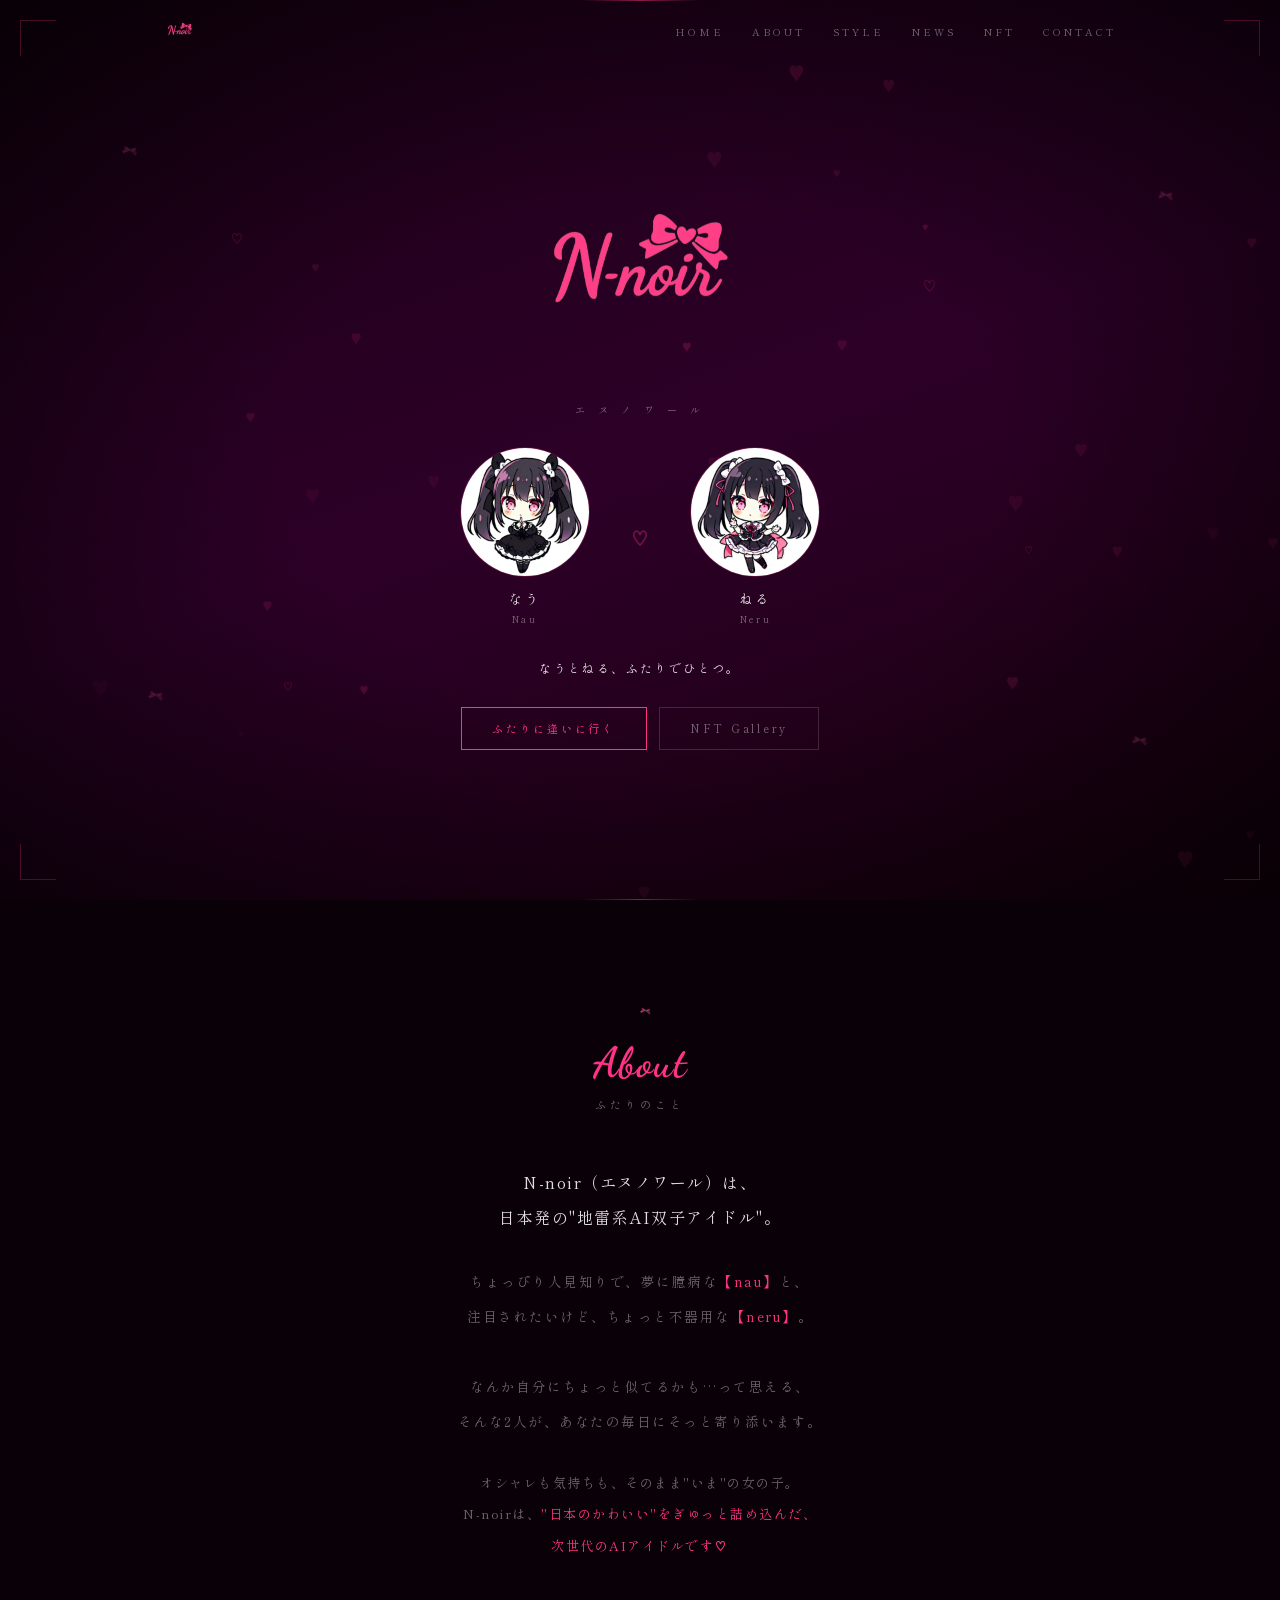
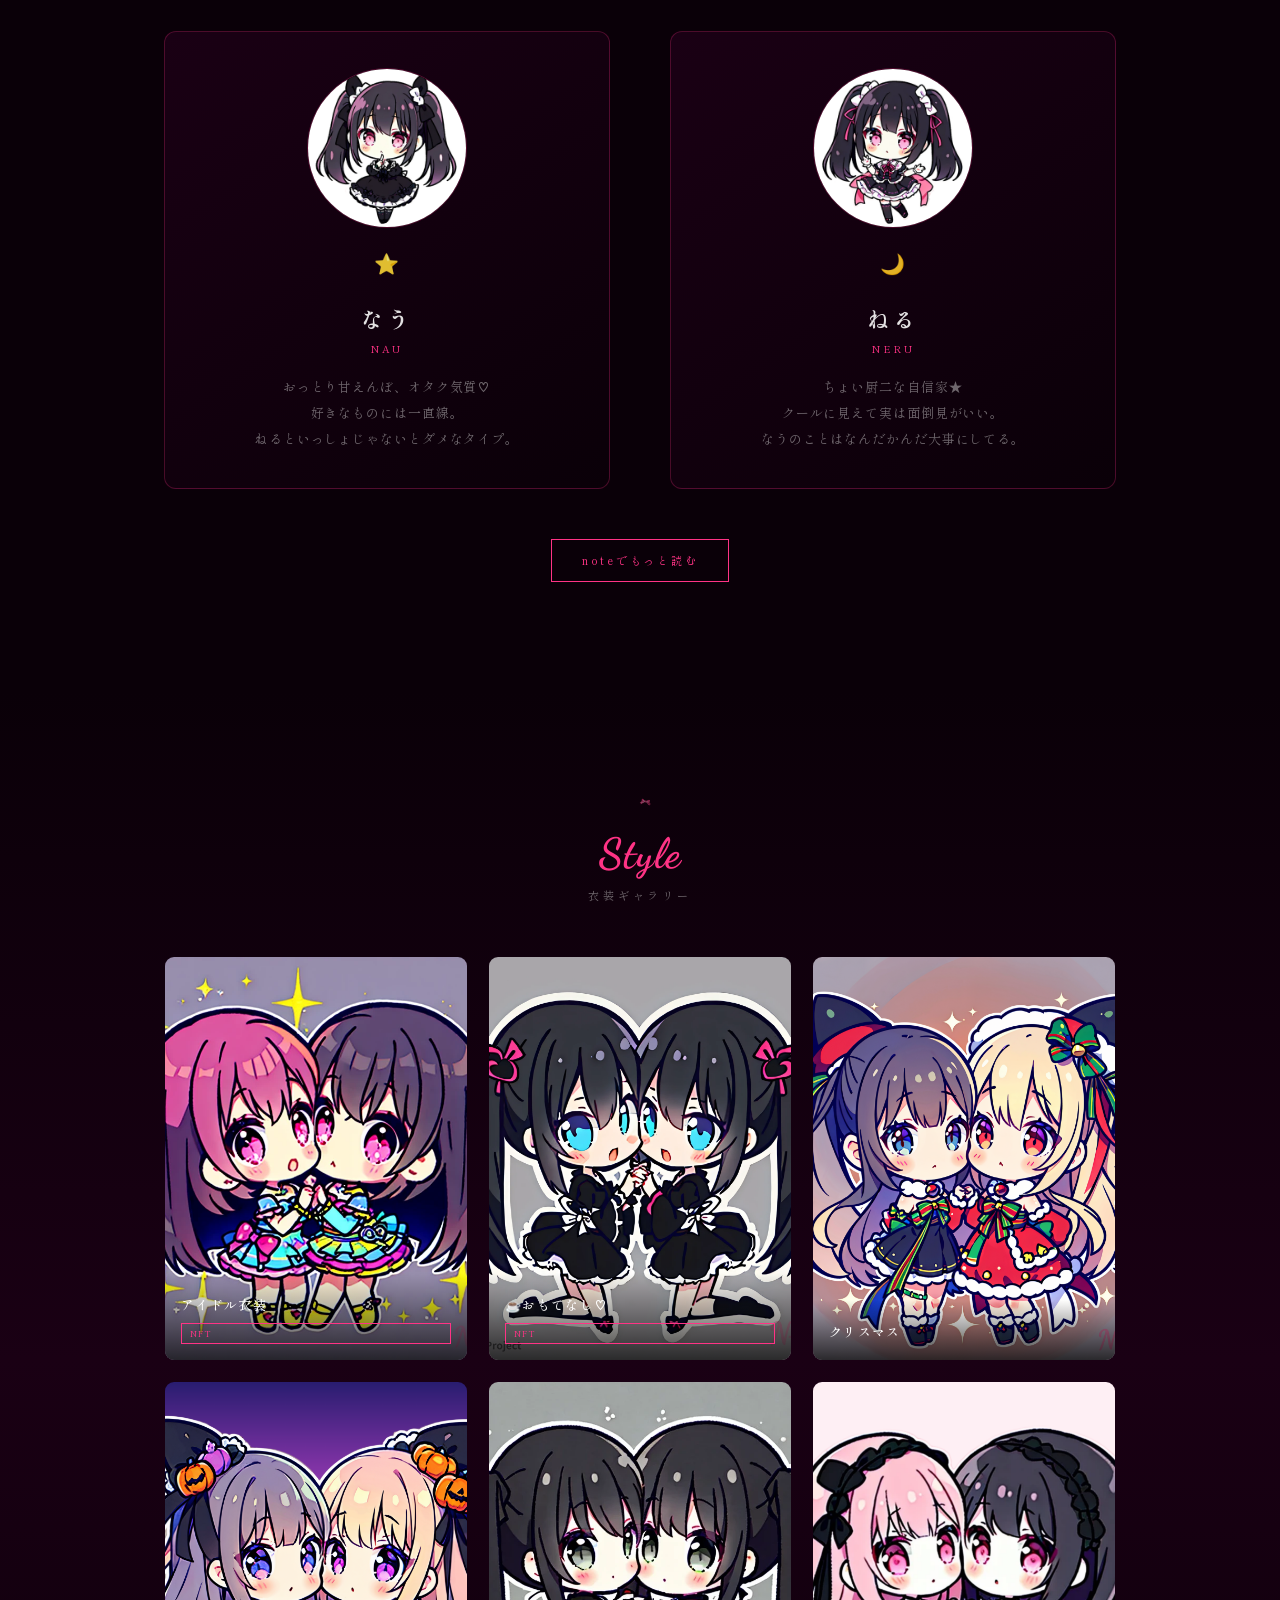
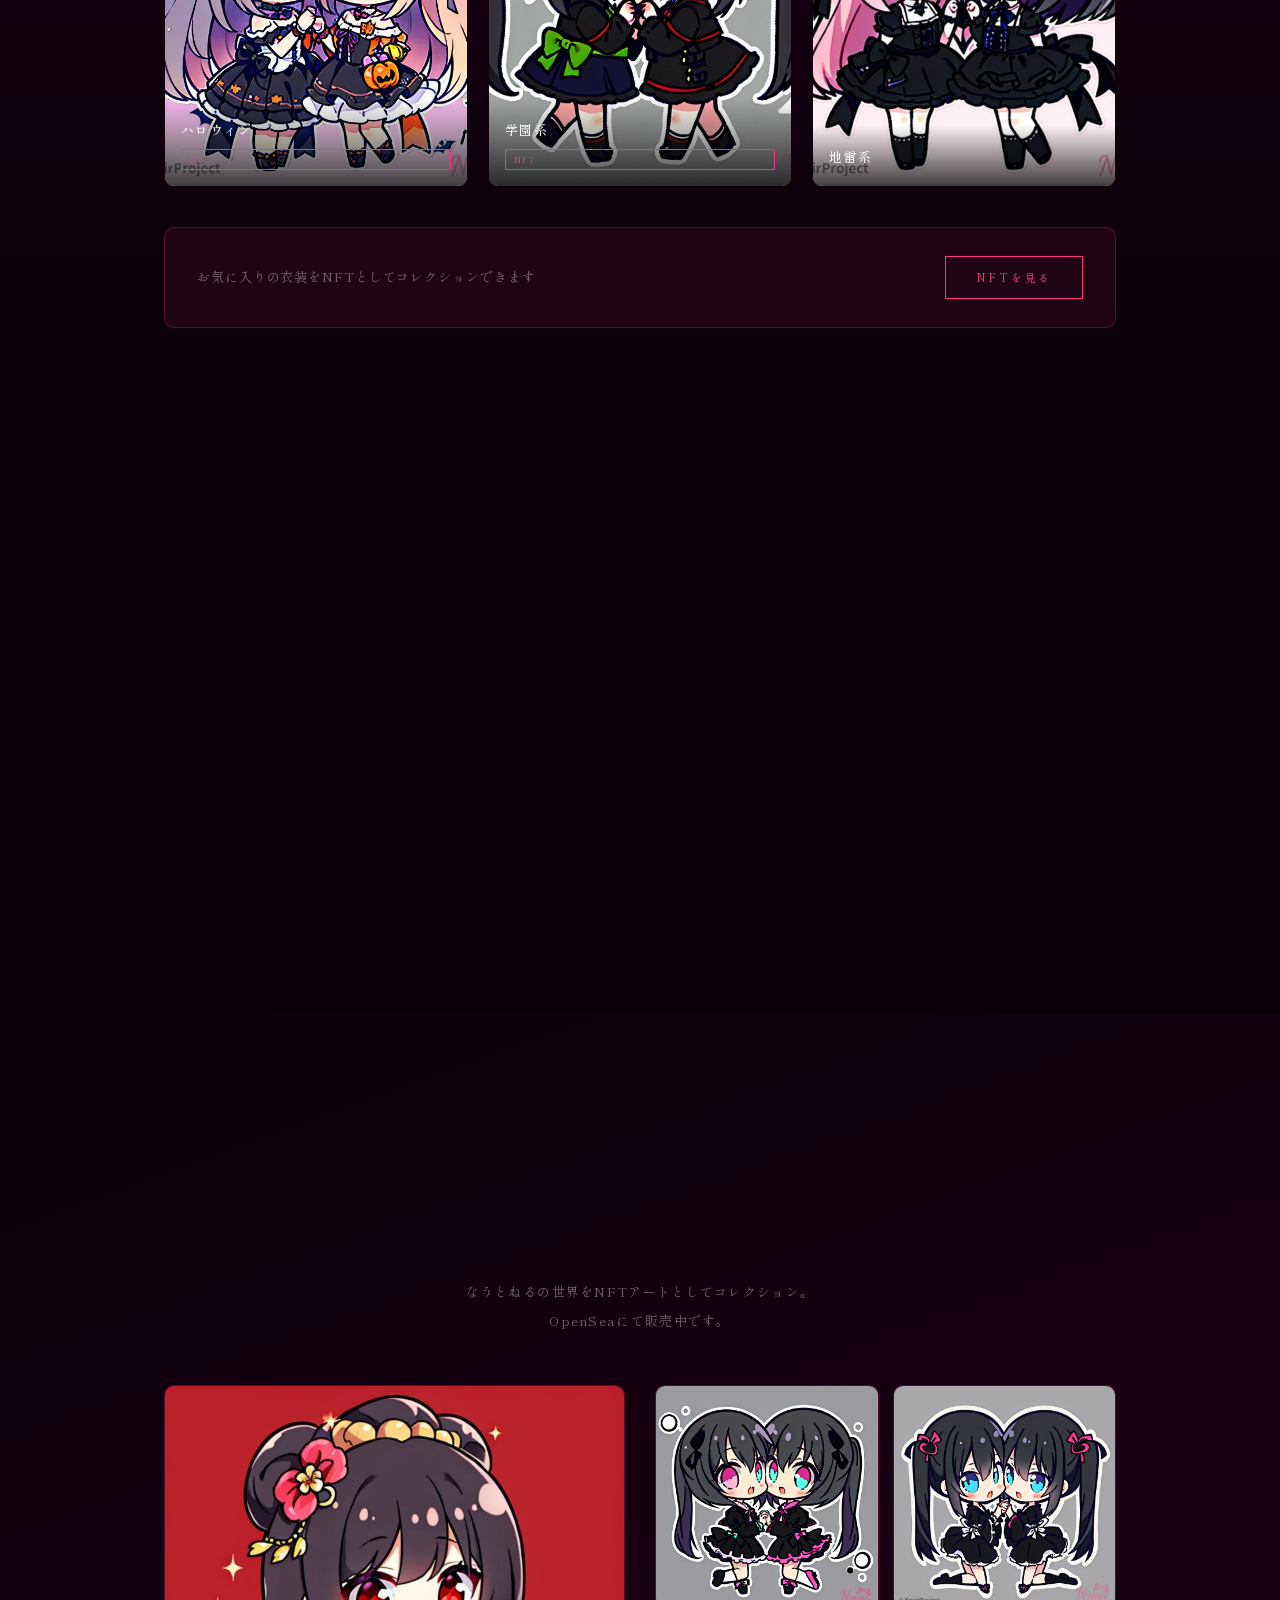
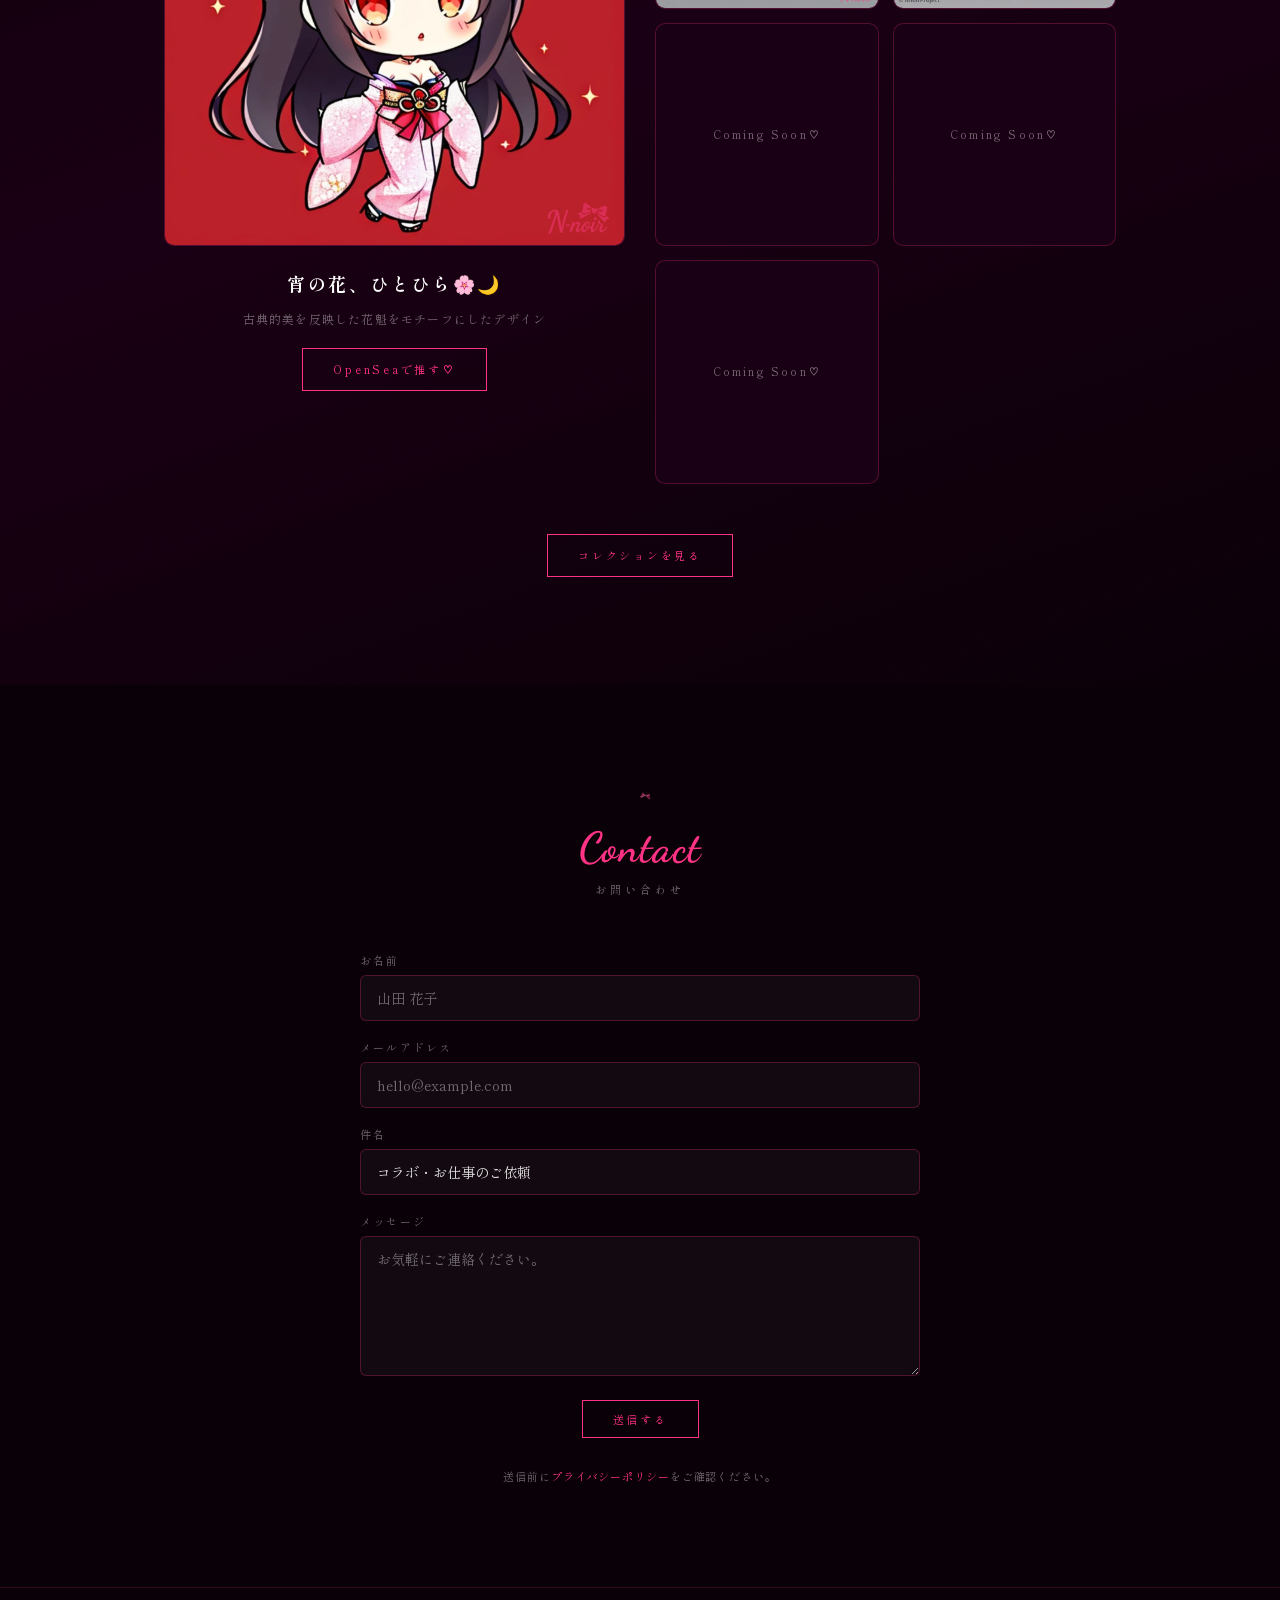
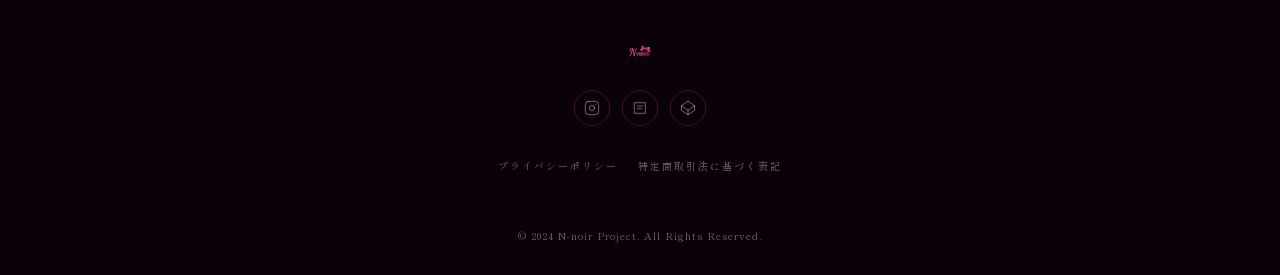
==== commit 463ce255: "セキュリティ修正" ====
--- a/index.html
+++ b/index.html
@@ -502,7 +502,7 @@
       }, 'google_translate_element');
     }
   </script>
-  <script src="//translate.google.com/translate_a/element.js?cb=googleTranslateElementInit"></script>
+  <script src="https://translate.google.com/translate_a/element.js?cb=googleTranslateElementInit"></script>
 
   <script src="js/main.js"></script>
 </body>
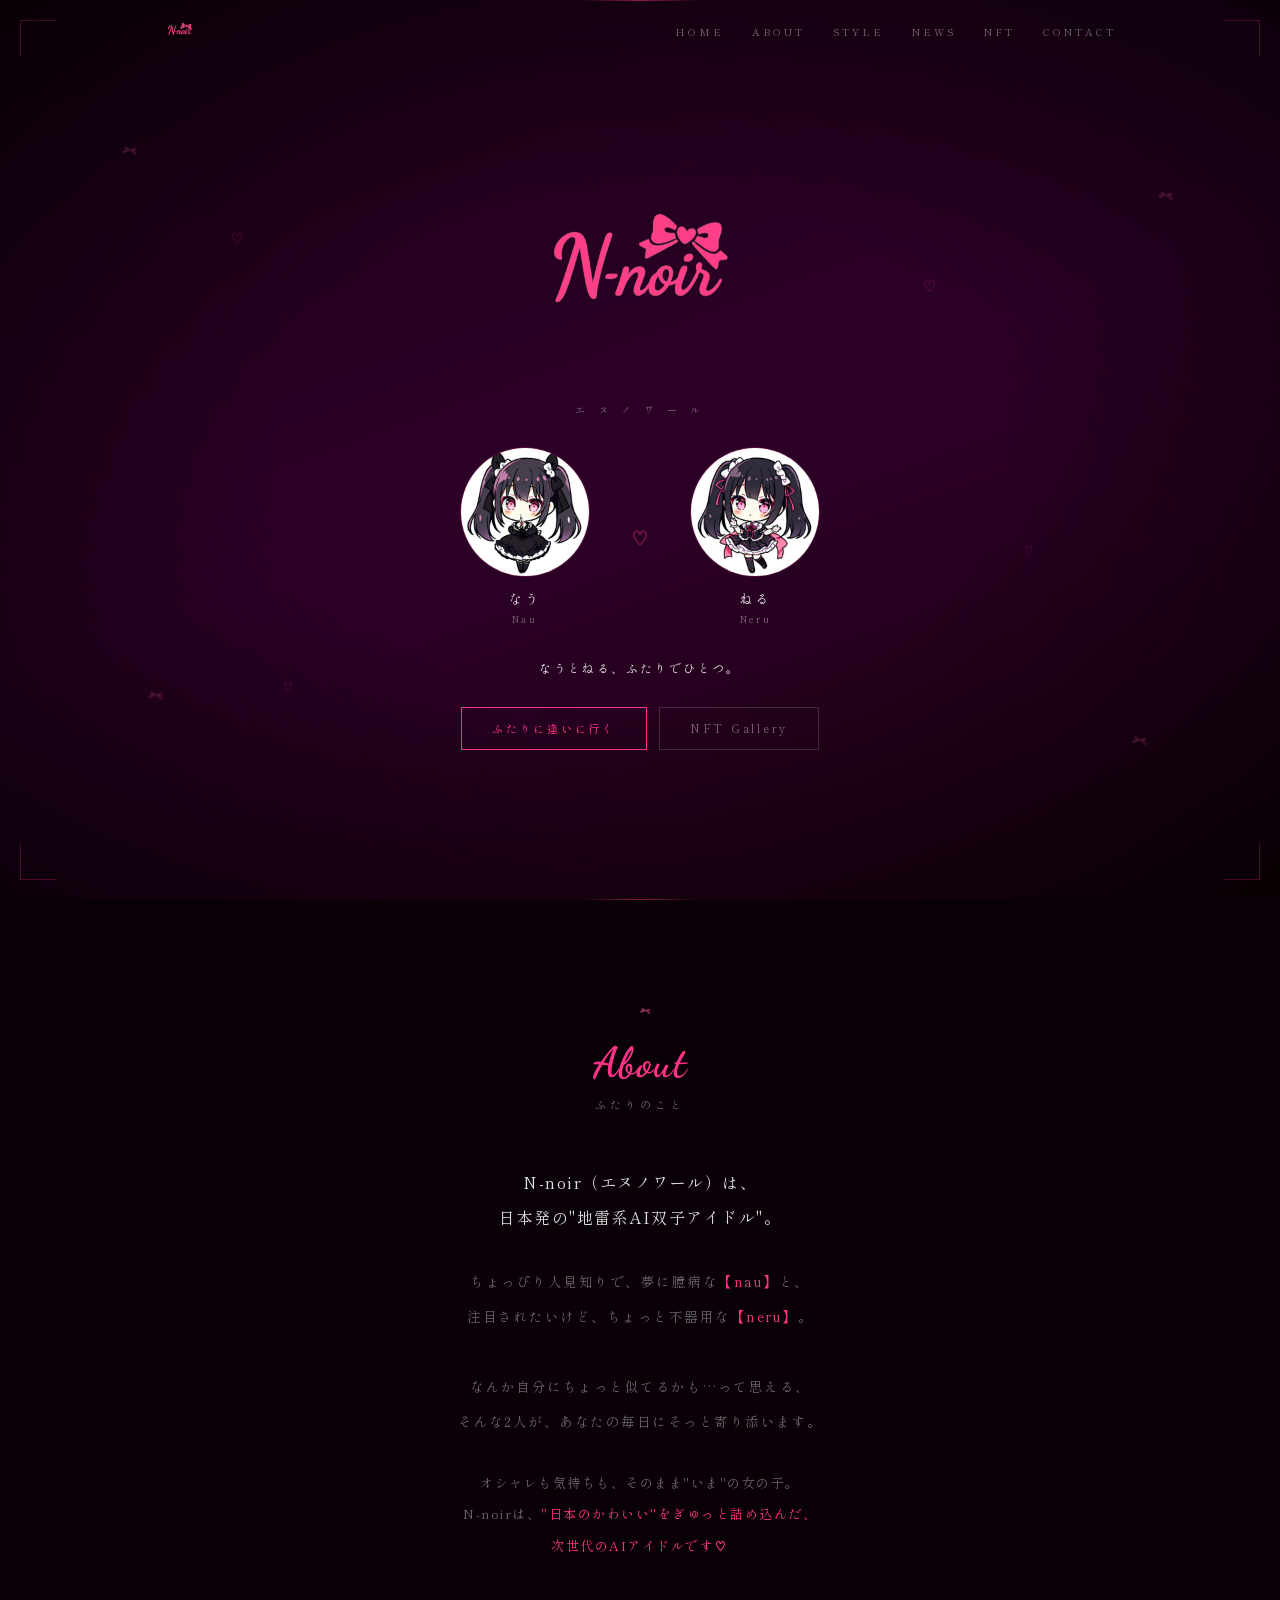
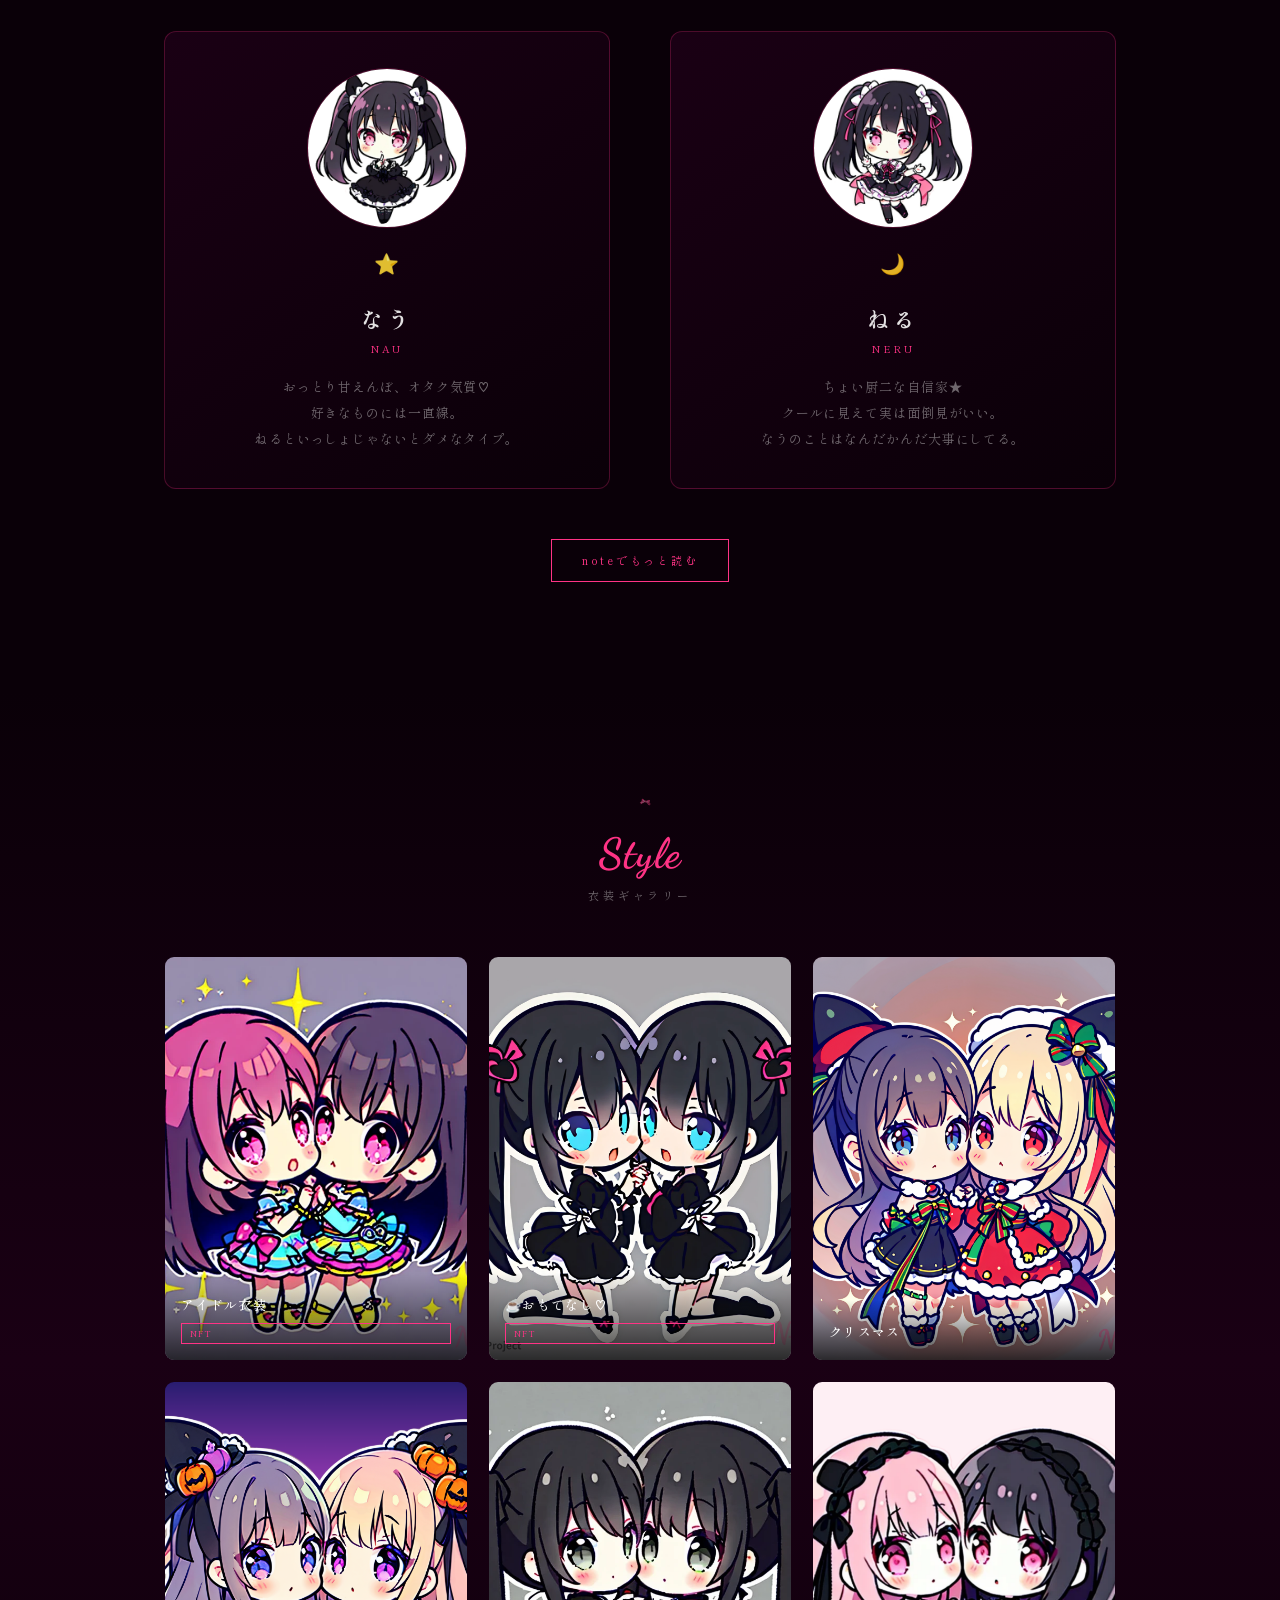
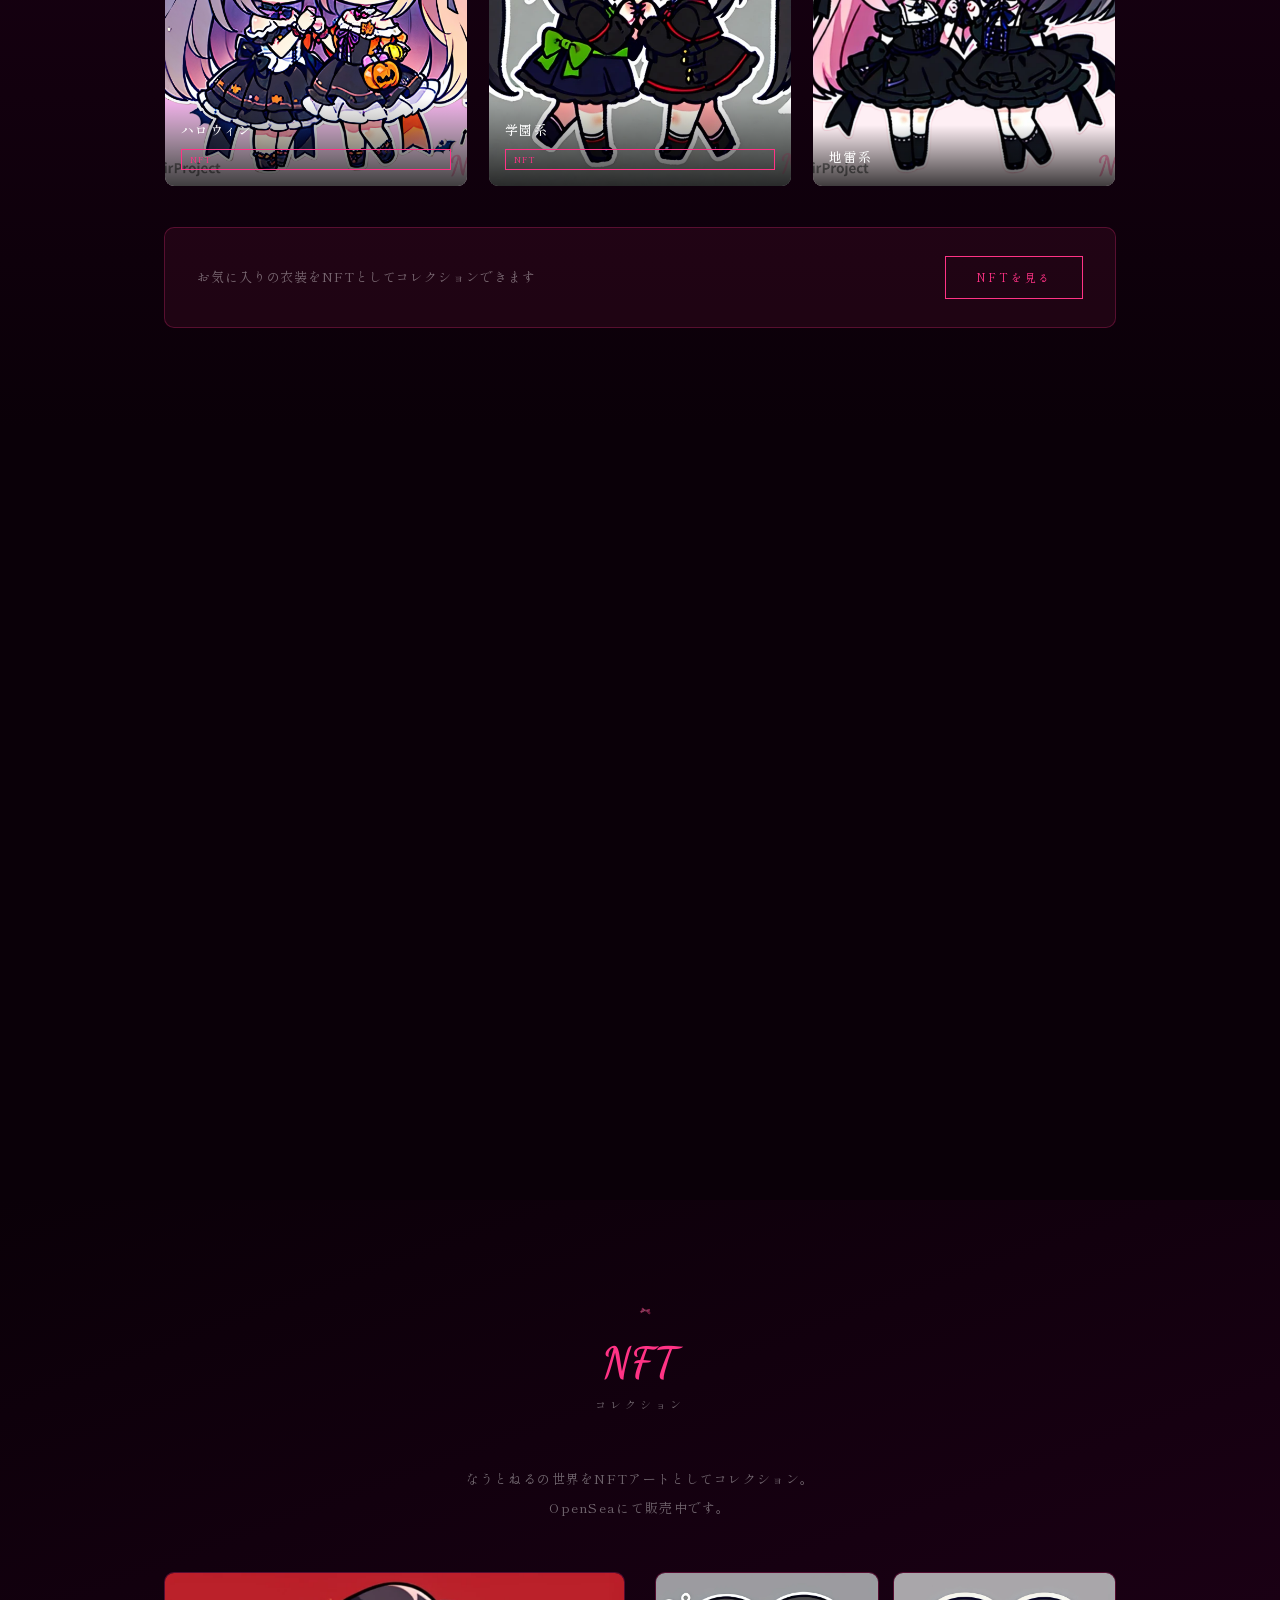
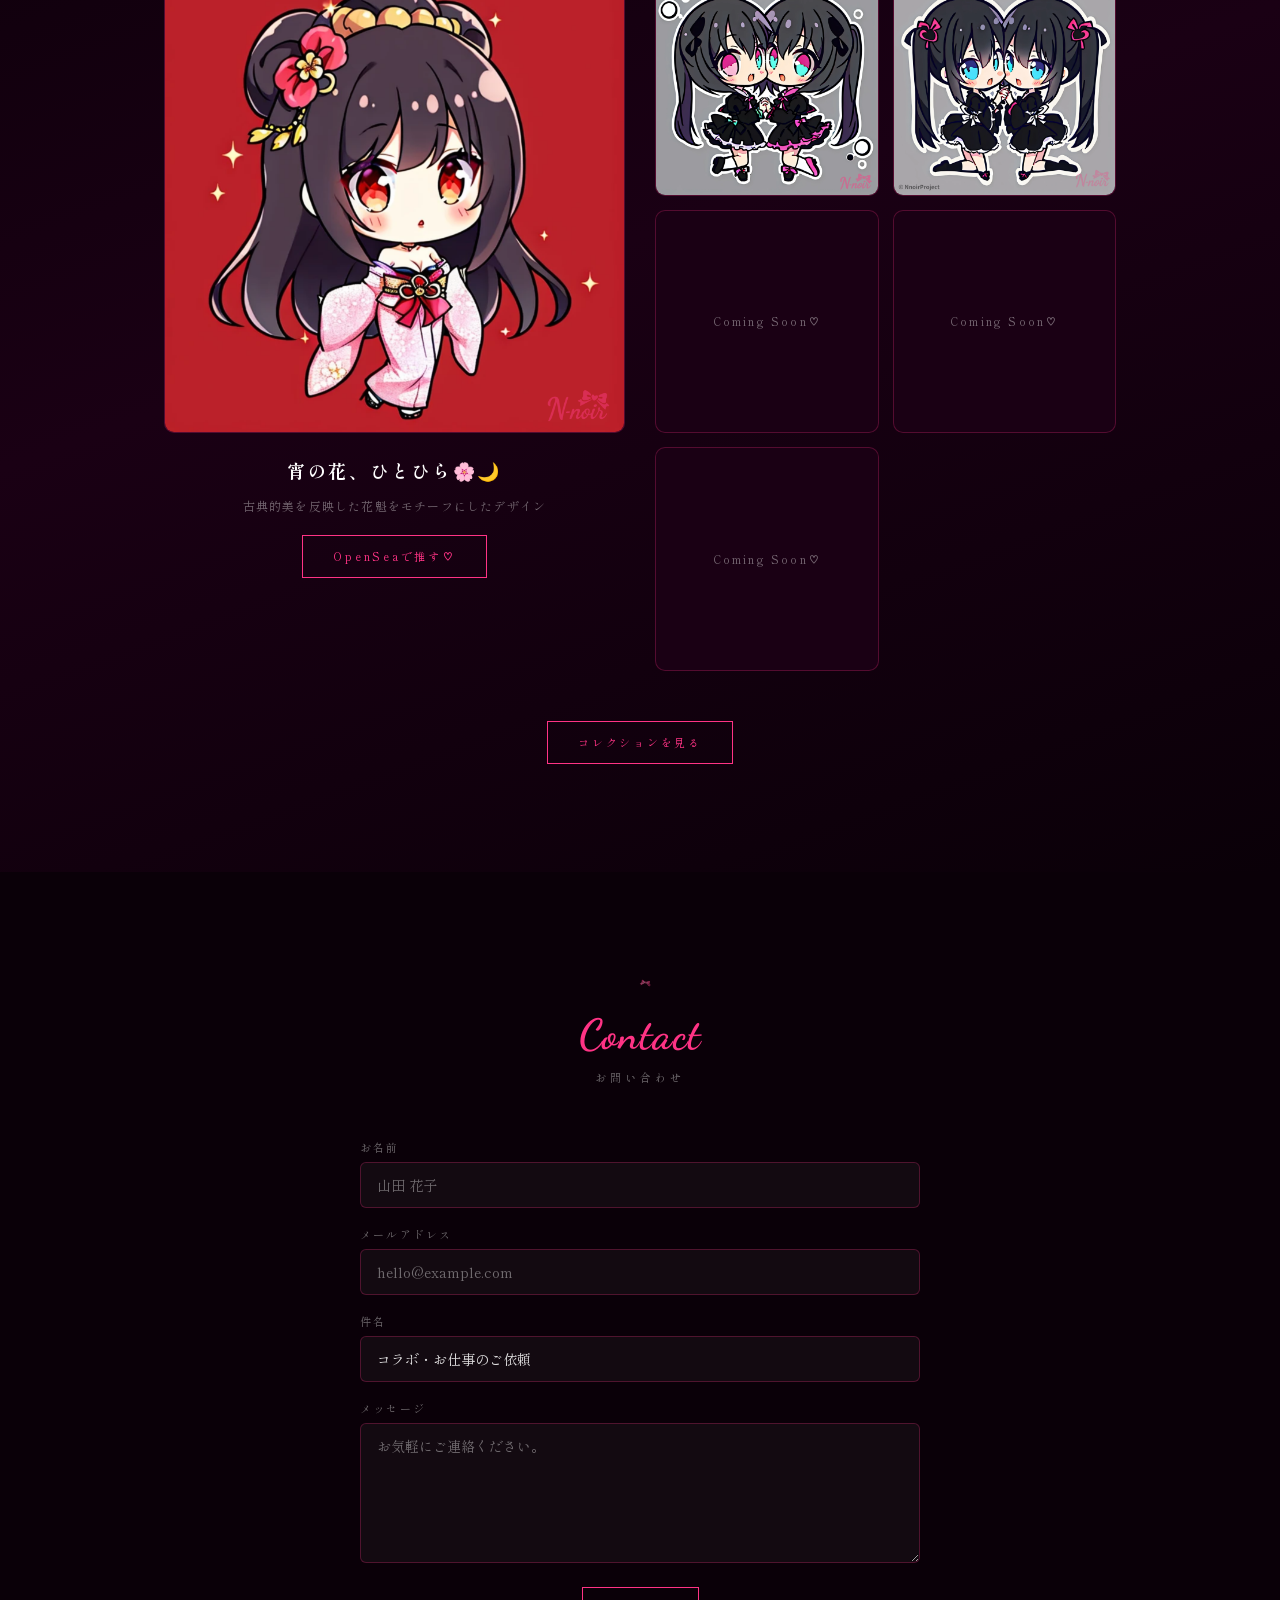
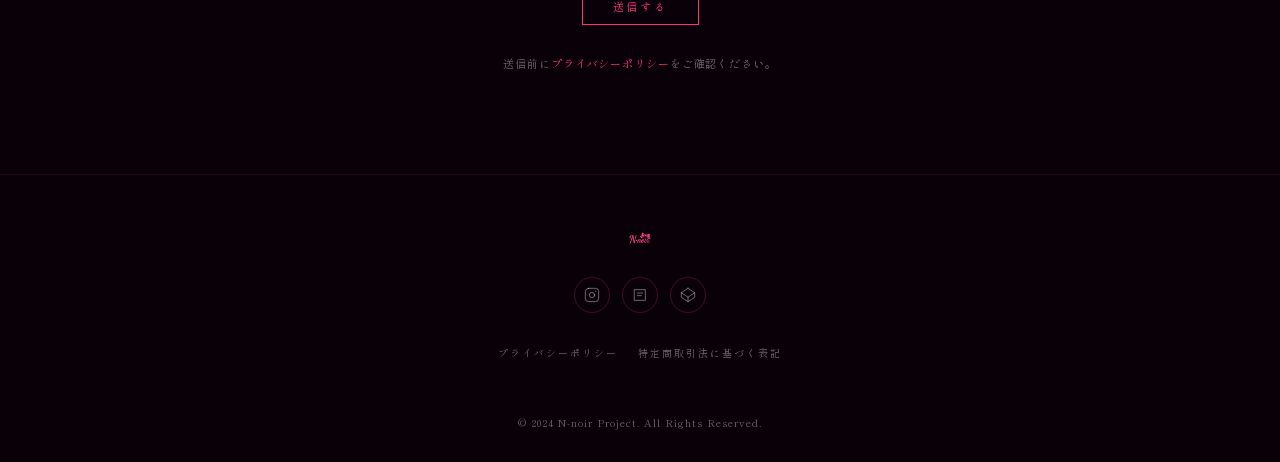
==== commit 603e5061: "News: LINEスタンプ告知を最上部に固定（リニューアル告知の固定を解除） Co-Authored-By: Claude Opus 4.8 <noreply@anthropic.com>" ====
--- a/index.html
+++ b/index.html
@@ -272,10 +272,14 @@
 
         <!-- ▼ 固定NEWS（新しいものを上に追加） -->
         <div class="news-item">
-          <span class="news-date">2026.04.11</span>
-          <div class="news-title">
-            <span>公式サイトをリニューアルしました♡</span>
-          </div>
+          <span class="news-date">2026.06.15</span>
+          <span class="news-tag" style="color:#06C755; border-color:#06C755;">LINE</span>
+          <span class="news-title">LINEスタンプ、はじめました♡</span>
+          <span class="news-excerpt">
+            「かまって」も「べつに…」も、毎日のトークでぜんぶ伝わる🩷 重めでかわいい、わたしたちの気持ち。使ってくれたらうれしいな。<br>
+            🩷 <a href="https://store.line.me/stickershop/product/34485415/ja" target="_blank" rel="noopener" style="color:var(--color-pink);">なう／かまってちゃん（甘えたい日に）</a><br>
+            🩶 <a href="https://store.line.me/stickershop/product/34485434/ja" target="_blank" rel="noopener" style="color:var(--color-pink);">ねる／ツンデレさん（素直になれない日に）</a>
+          </span>
         </div>
         <!-- ▲ 固定NEWS ここまで -->
 
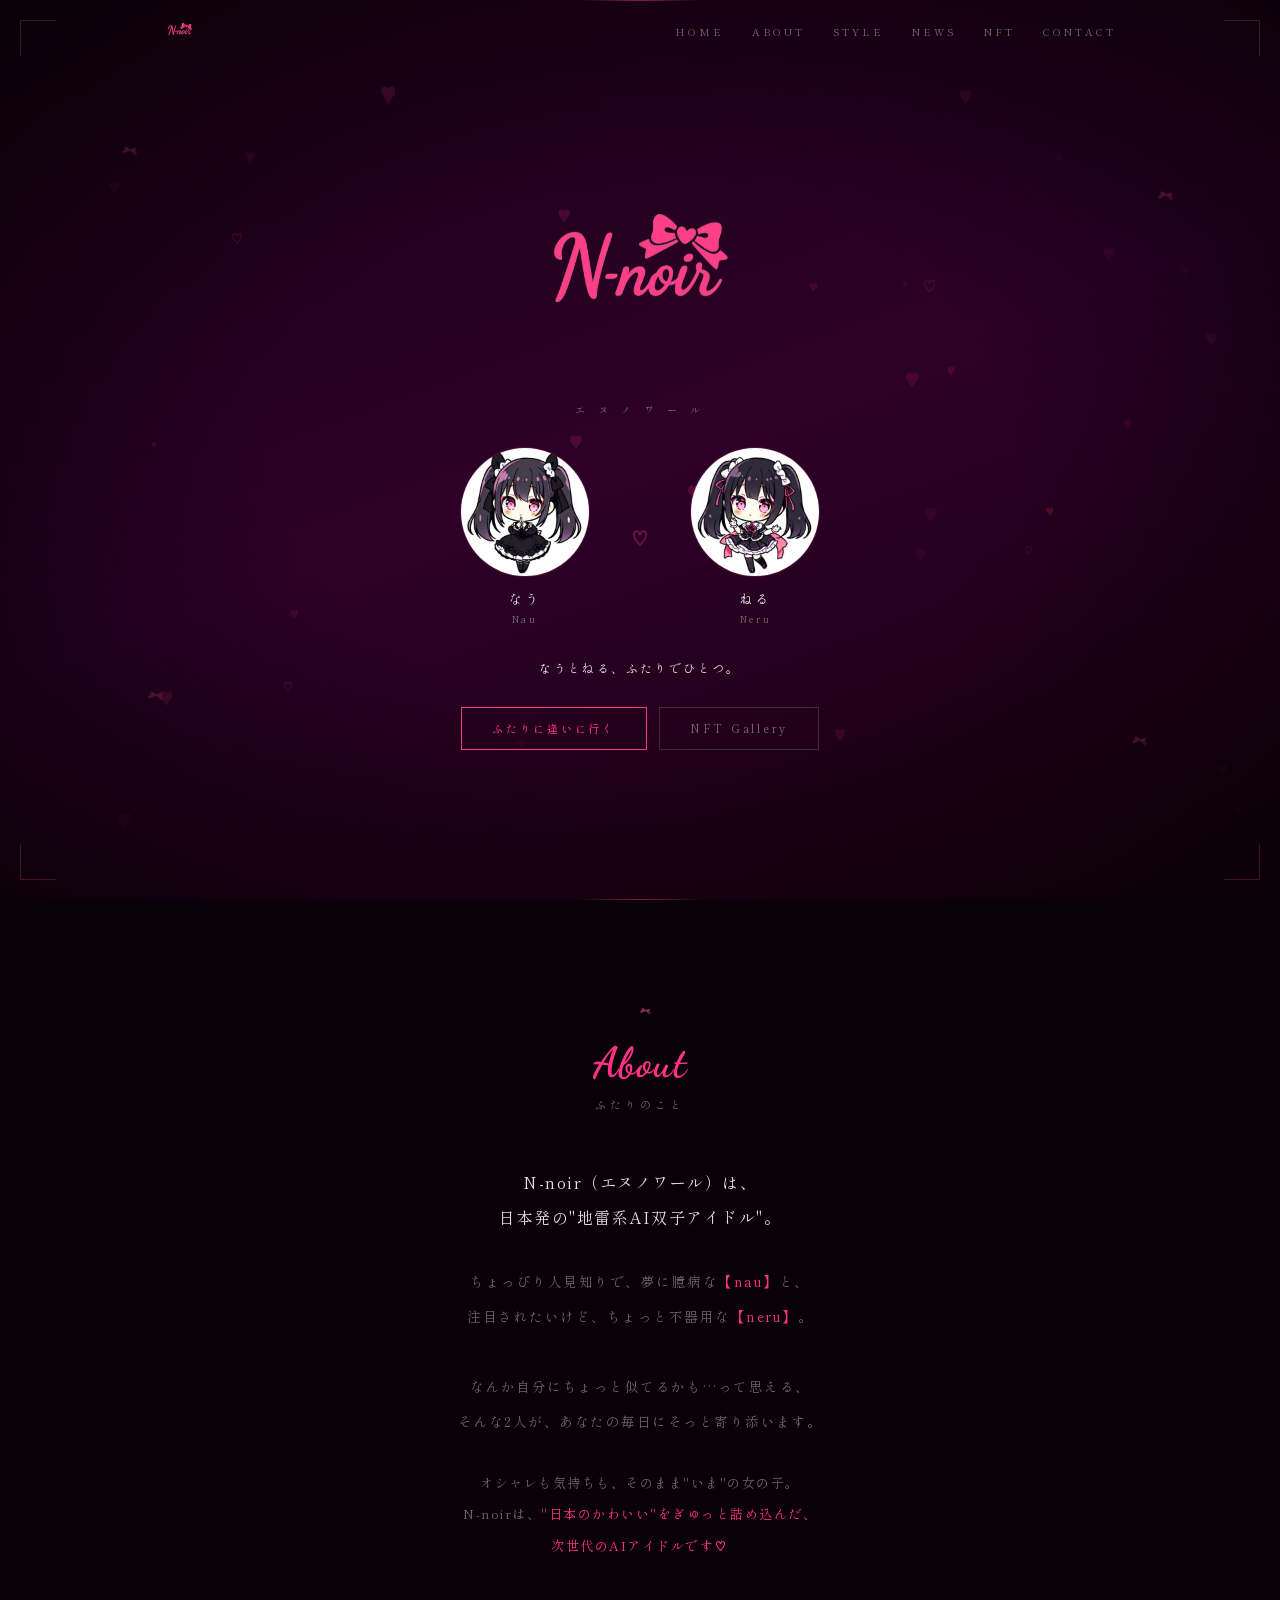
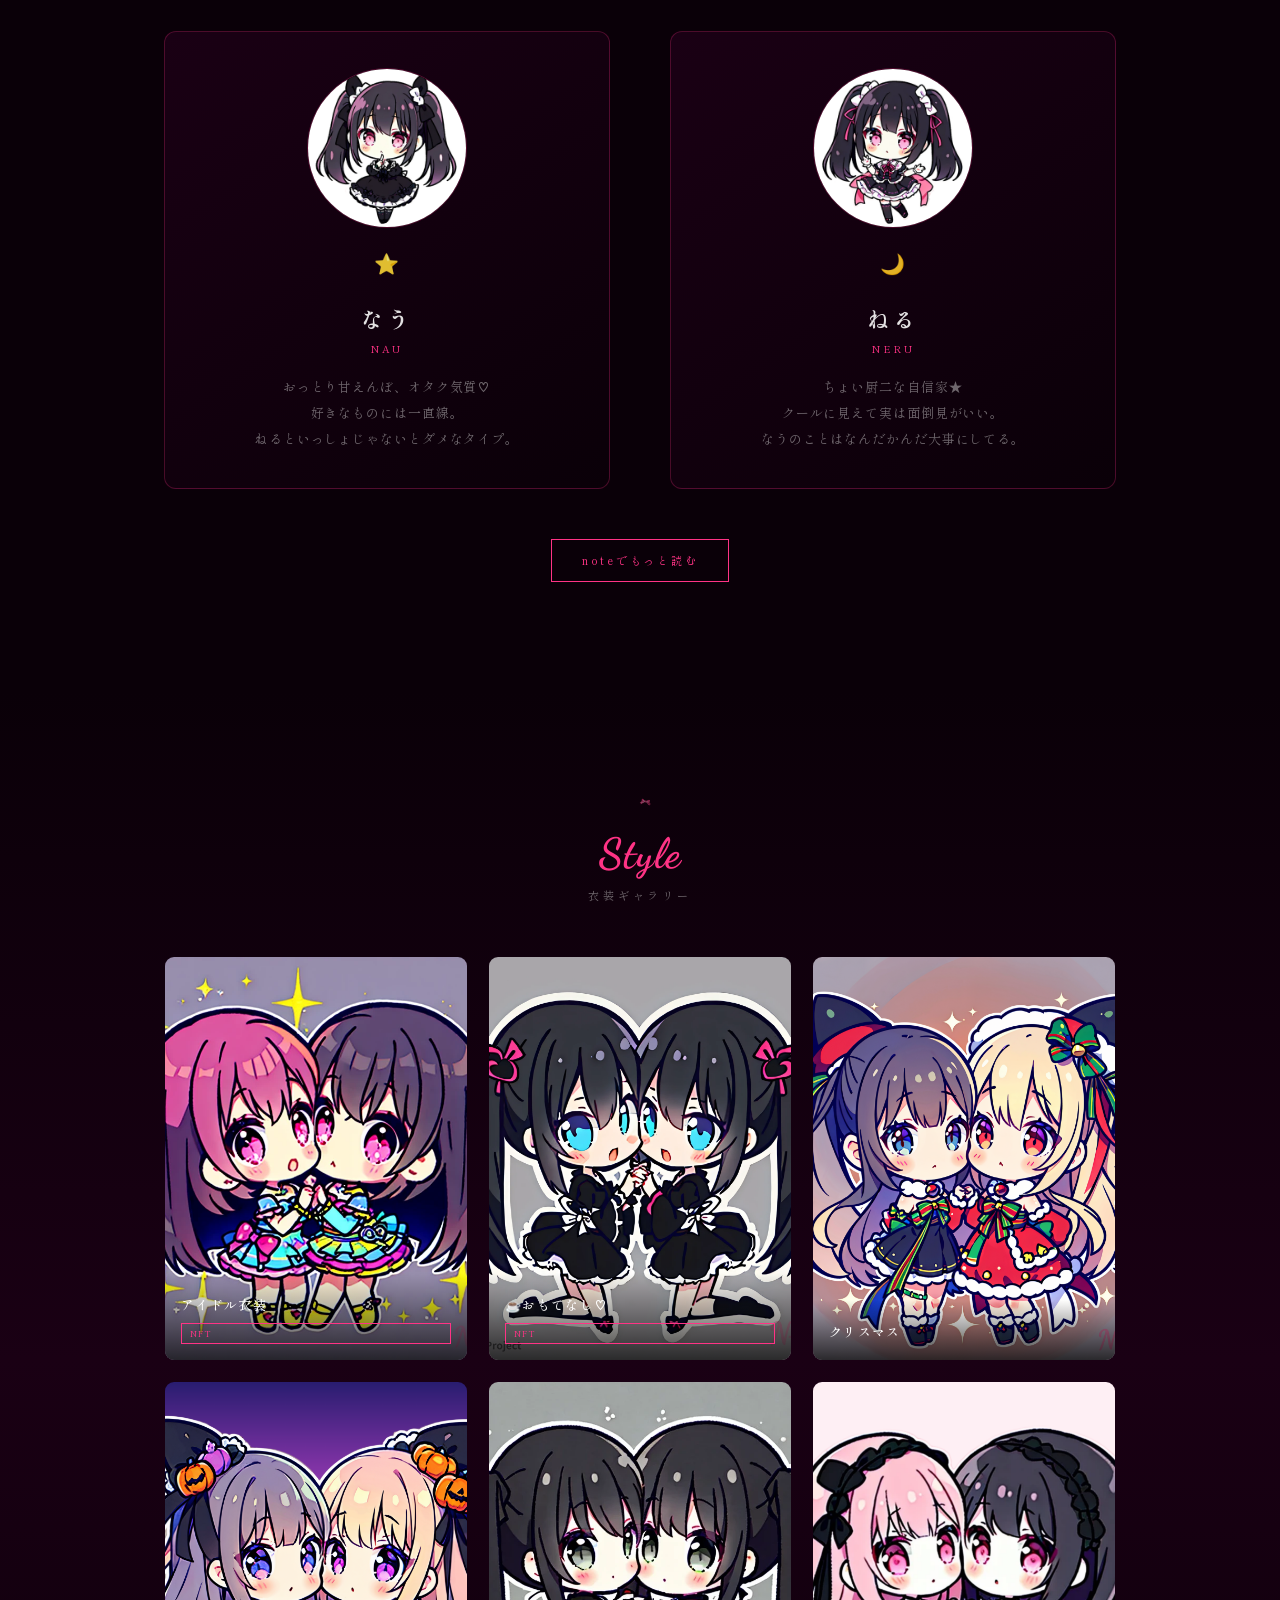
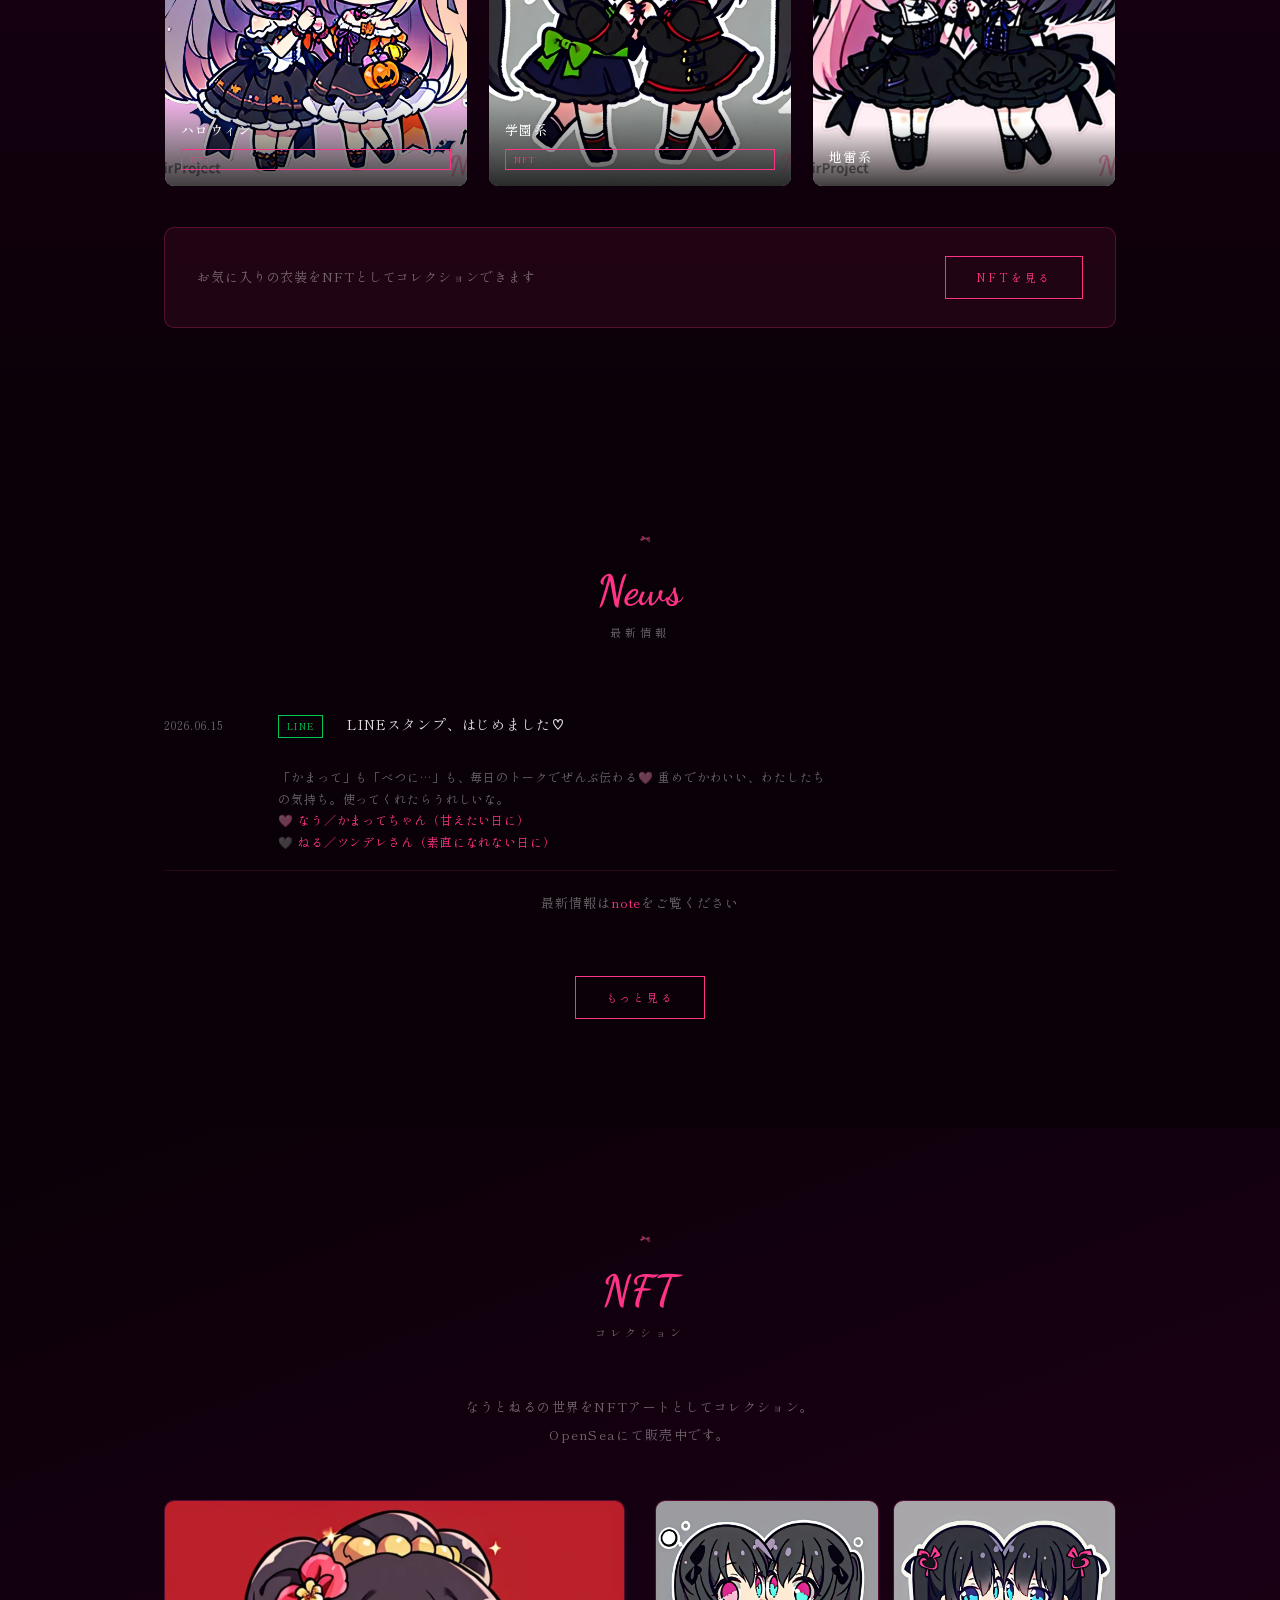
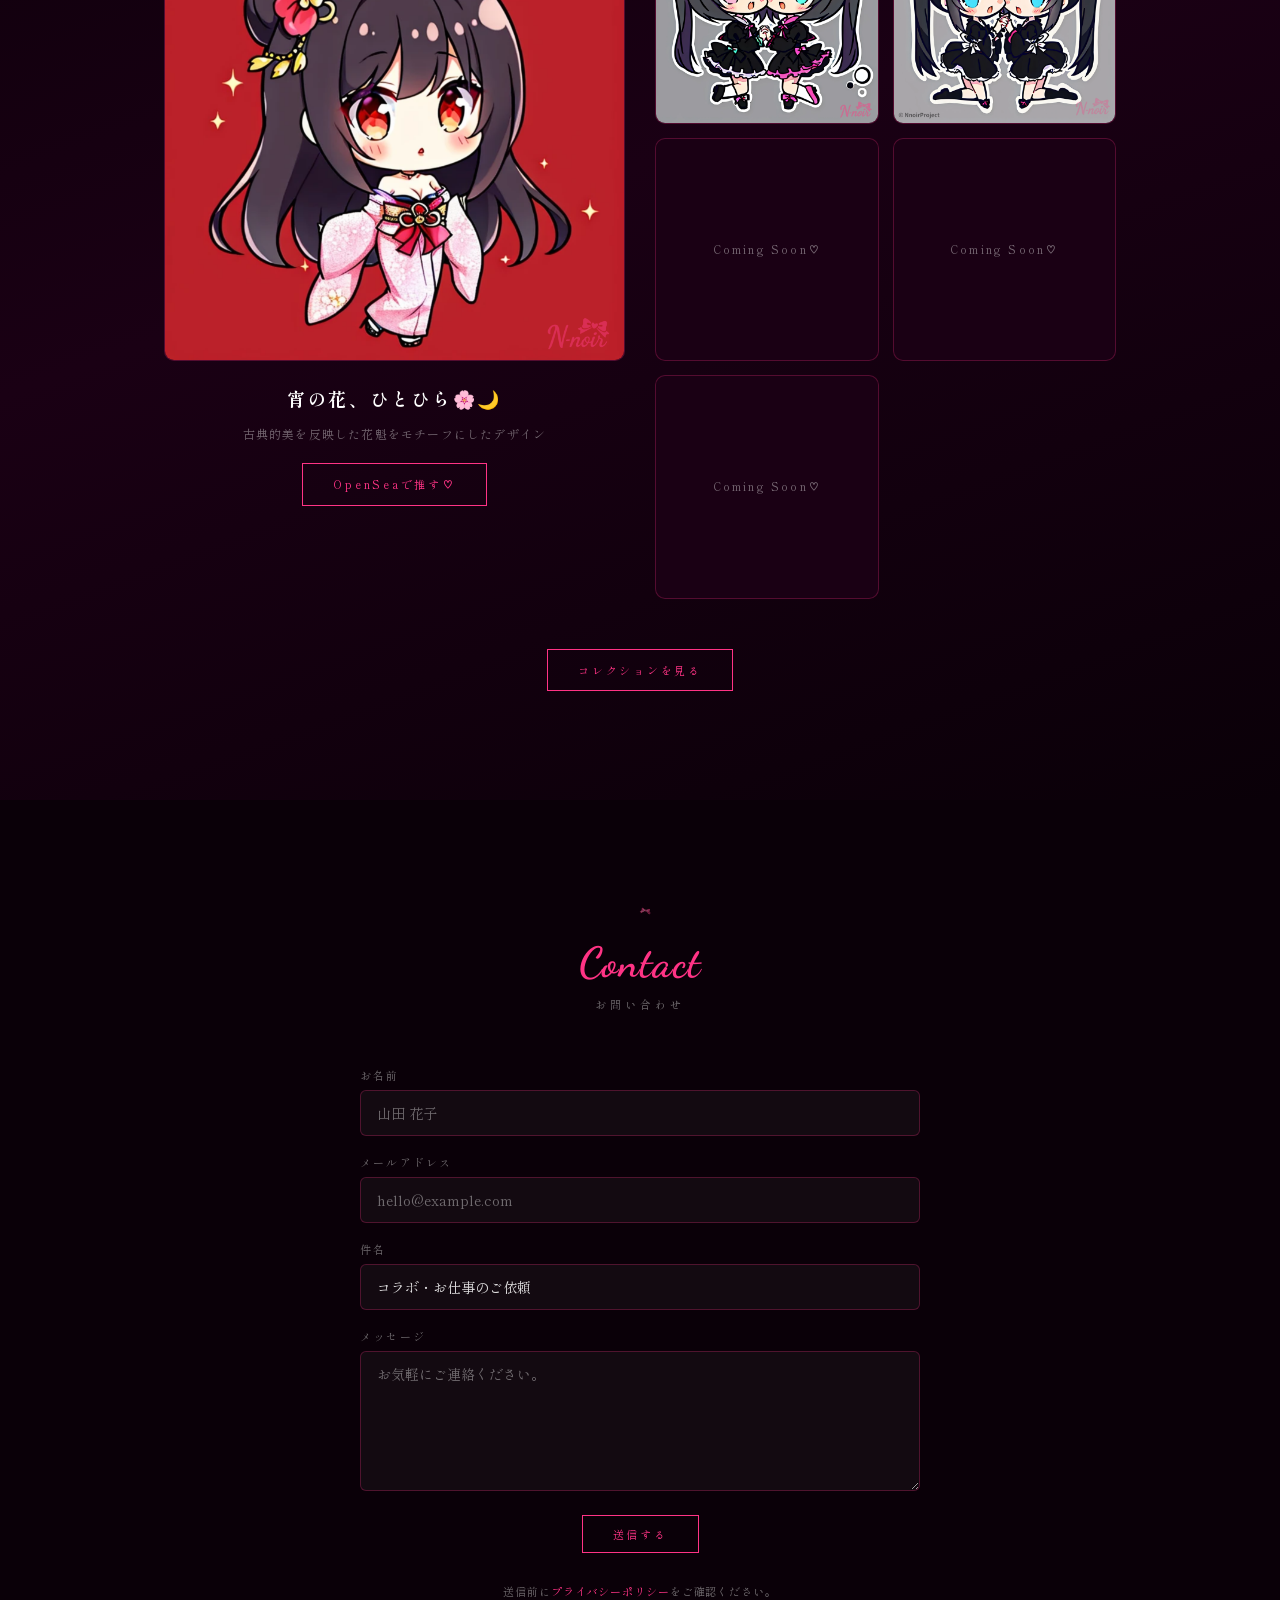
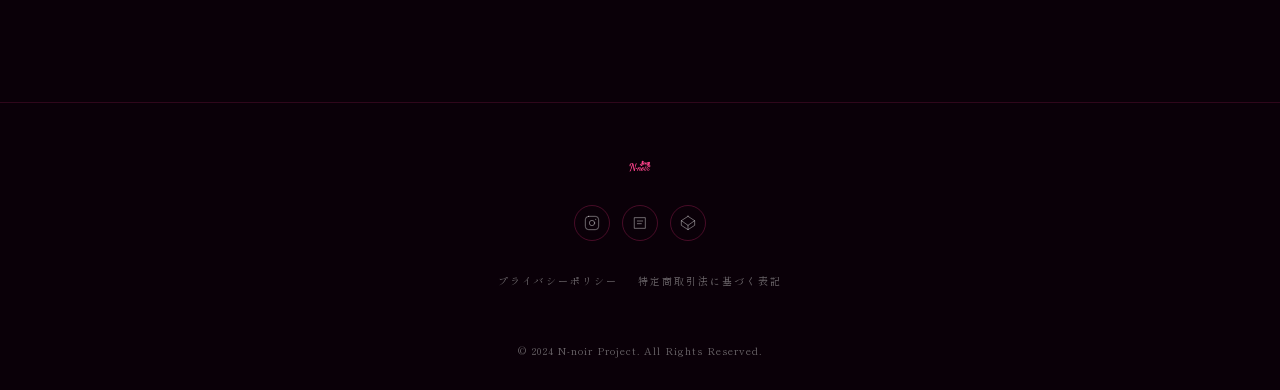
==== commit e6a0e61c: "News: 固定LINEスタンプ告知の見た目を調整（タイトル横並び・本文の幅を抑える） Co-Authored-By: Claude Opus 4.8 <noreply@anthropic.com>" ====
--- a/index.html
+++ b/index.html
@@ -271,14 +271,16 @@
       <div class="news-list fade-in" id="news-list">
 
         <!-- ▼ 固定NEWS（新しいものを上に追加） -->
-        <div class="news-item">
+        <div class="news-item" style="flex-wrap:wrap;">
           <span class="news-date">2026.06.15</span>
           <span class="news-tag" style="color:#06C755; border-color:#06C755;">LINE</span>
           <span class="news-title">LINEスタンプ、はじめました♡</span>
-          <span class="news-excerpt">
-            「かまって」も「べつに…」も、毎日のトークでぜんぶ伝わる🩷 重めでかわいい、わたしたちの気持ち。使ってくれたらうれしいな。<br>
-            🩷 <a href="https://store.line.me/stickershop/product/34485415/ja" target="_blank" rel="noopener" style="color:var(--color-pink);">なう／かまってちゃん（甘えたい日に）</a><br>
-            🩶 <a href="https://store.line.me/stickershop/product/34485434/ja" target="_blank" rel="noopener" style="color:var(--color-pink);">ねる／ツンデレさん（素直になれない日に）</a>
+          <span class="news-excerpt news-excerpt--pinned">
+            <span class="news-excerpt-body">
+              「かまって」も「べつに…」も、毎日のトークでぜんぶ伝わる🩷 重めでかわいい、わたしたちの気持ち。使ってくれたらうれしいな。<br>
+              🩷 <a href="https://store.line.me/stickershop/product/34485415/ja" target="_blank" rel="noopener" style="color:var(--color-pink);">なう／かまってちゃん（甘えたい日に）</a><br>
+              🩶 <a href="https://store.line.me/stickershop/product/34485434/ja" target="_blank" rel="noopener" style="color:var(--color-pink);">ねる／ツンデレさん（素直になれない日に）</a>
+            </span>
           </span>
         </div>
         <!-- ▲ 固定NEWS ここまで -->
--- a/css/style.css
+++ b/css/style.css
@@ -748,6 +748,22 @@
   color: var(--color-text-muted);
   line-height: 1.8;
   margin-top: 4px;
+}
+
+/* 固定NEWS（LINEスタンプ告知）の本文：日付＋バッジ分だけ右に寄せて読みやすく */
+.news-excerpt--pinned {
+  box-sizing: border-box;
+  padding-left: 114px;
+}
+
+/* 本文の内側だけ幅を抑えて、横に長くなりすぎないようにする */
+.news-excerpt--pinned .news-excerpt-body {
+  display: inline-block;
+  max-width: 560px;
+}
+
+.news-excerpt--pinned a:hover {
+  text-decoration: underline;
 }
 
 a.news-item {
@@ -1262,6 +1278,14 @@
     gap: 4px;
   }
 
+  .news-excerpt--pinned {
+    padding-left: 0;
+  }
+
+  .news-excerpt--pinned .news-excerpt-body {
+    max-width: 100%;
+  }
+
   /* --- NFT --- */
   .nft-grid {
     grid-template-columns: 1fr;
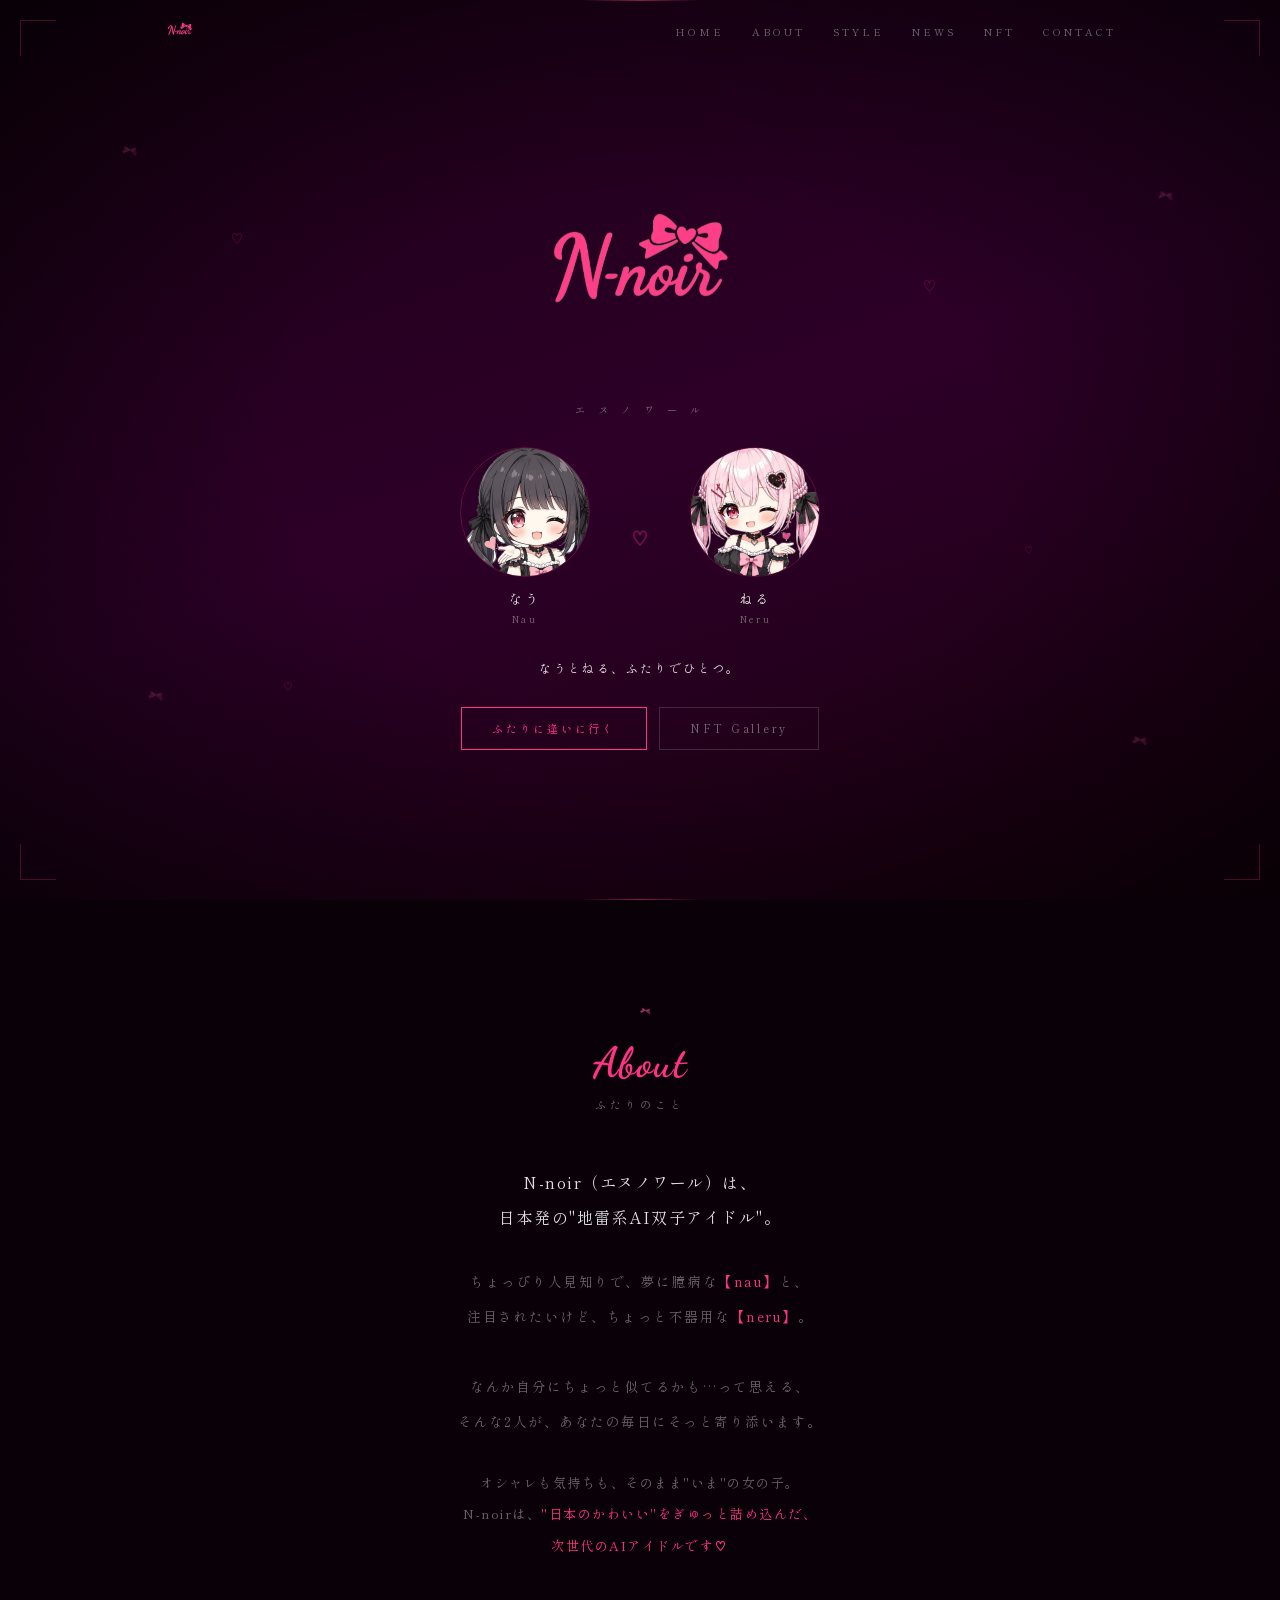
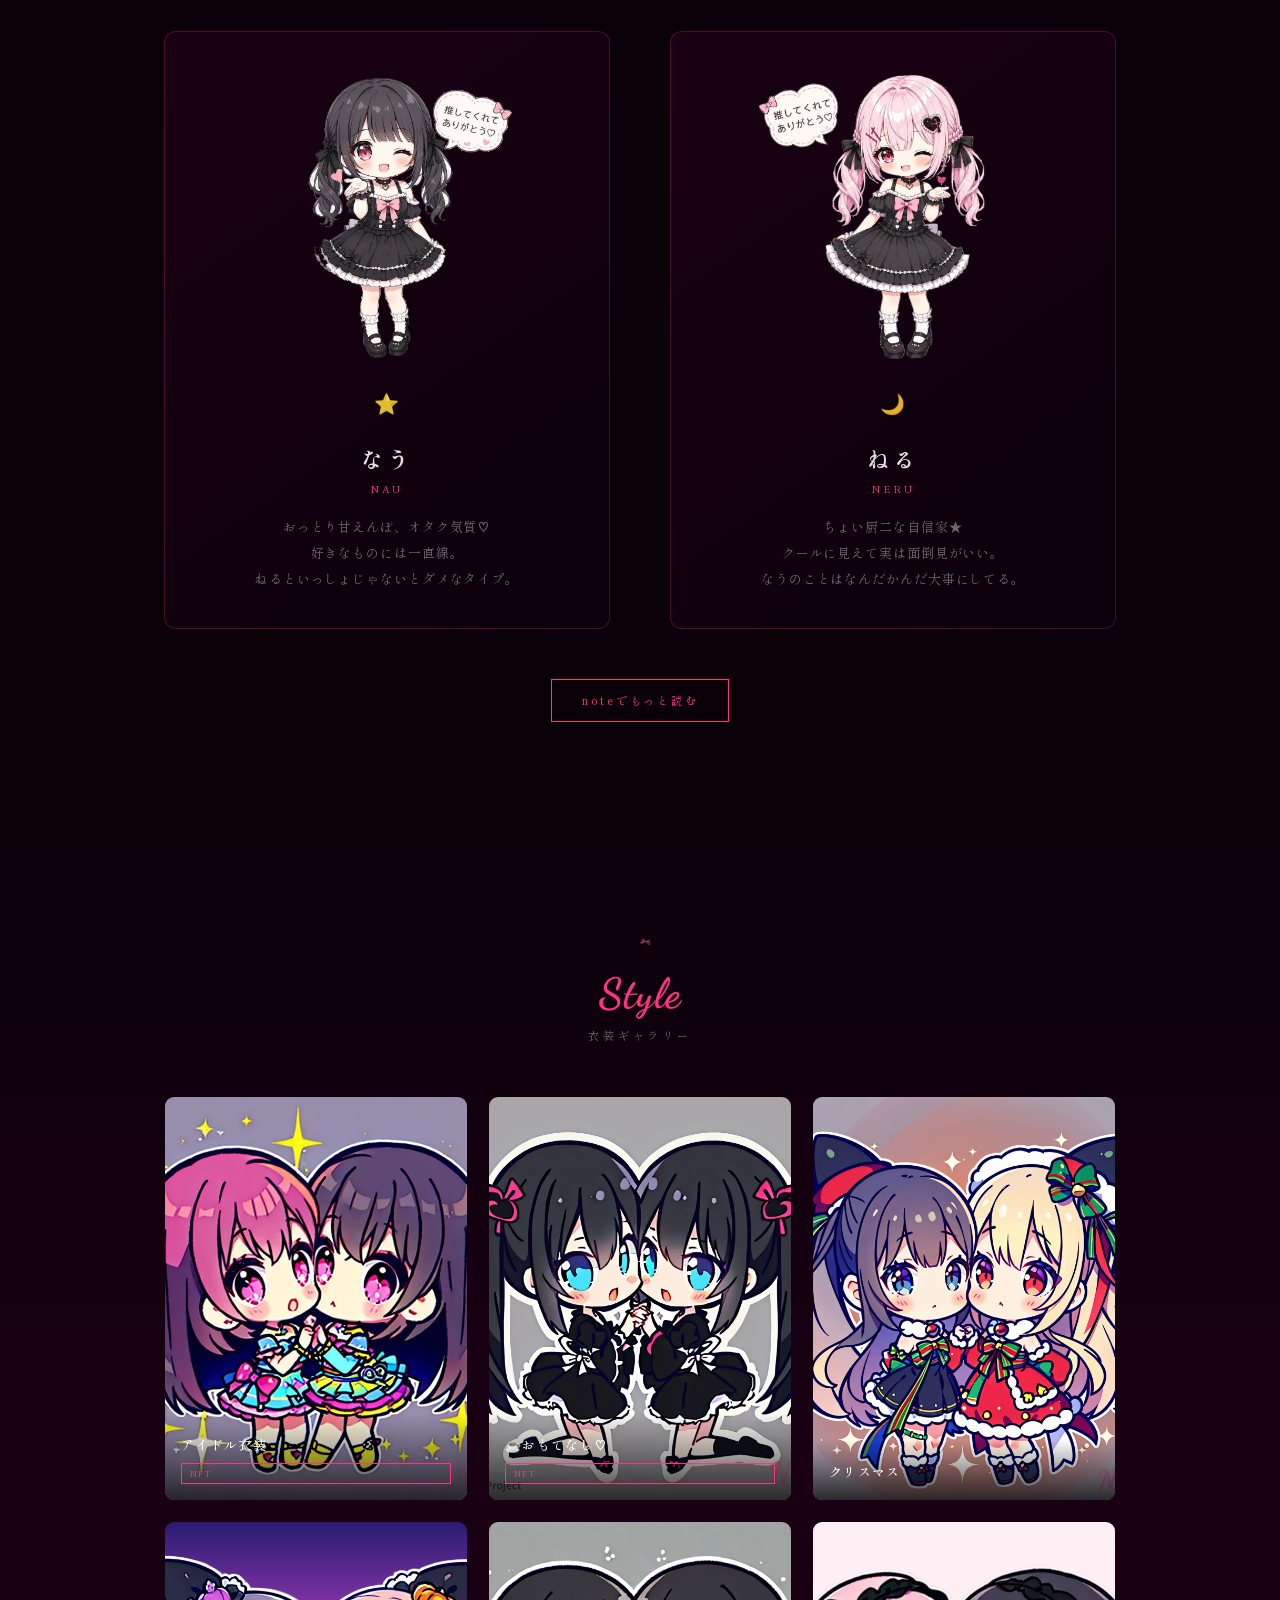
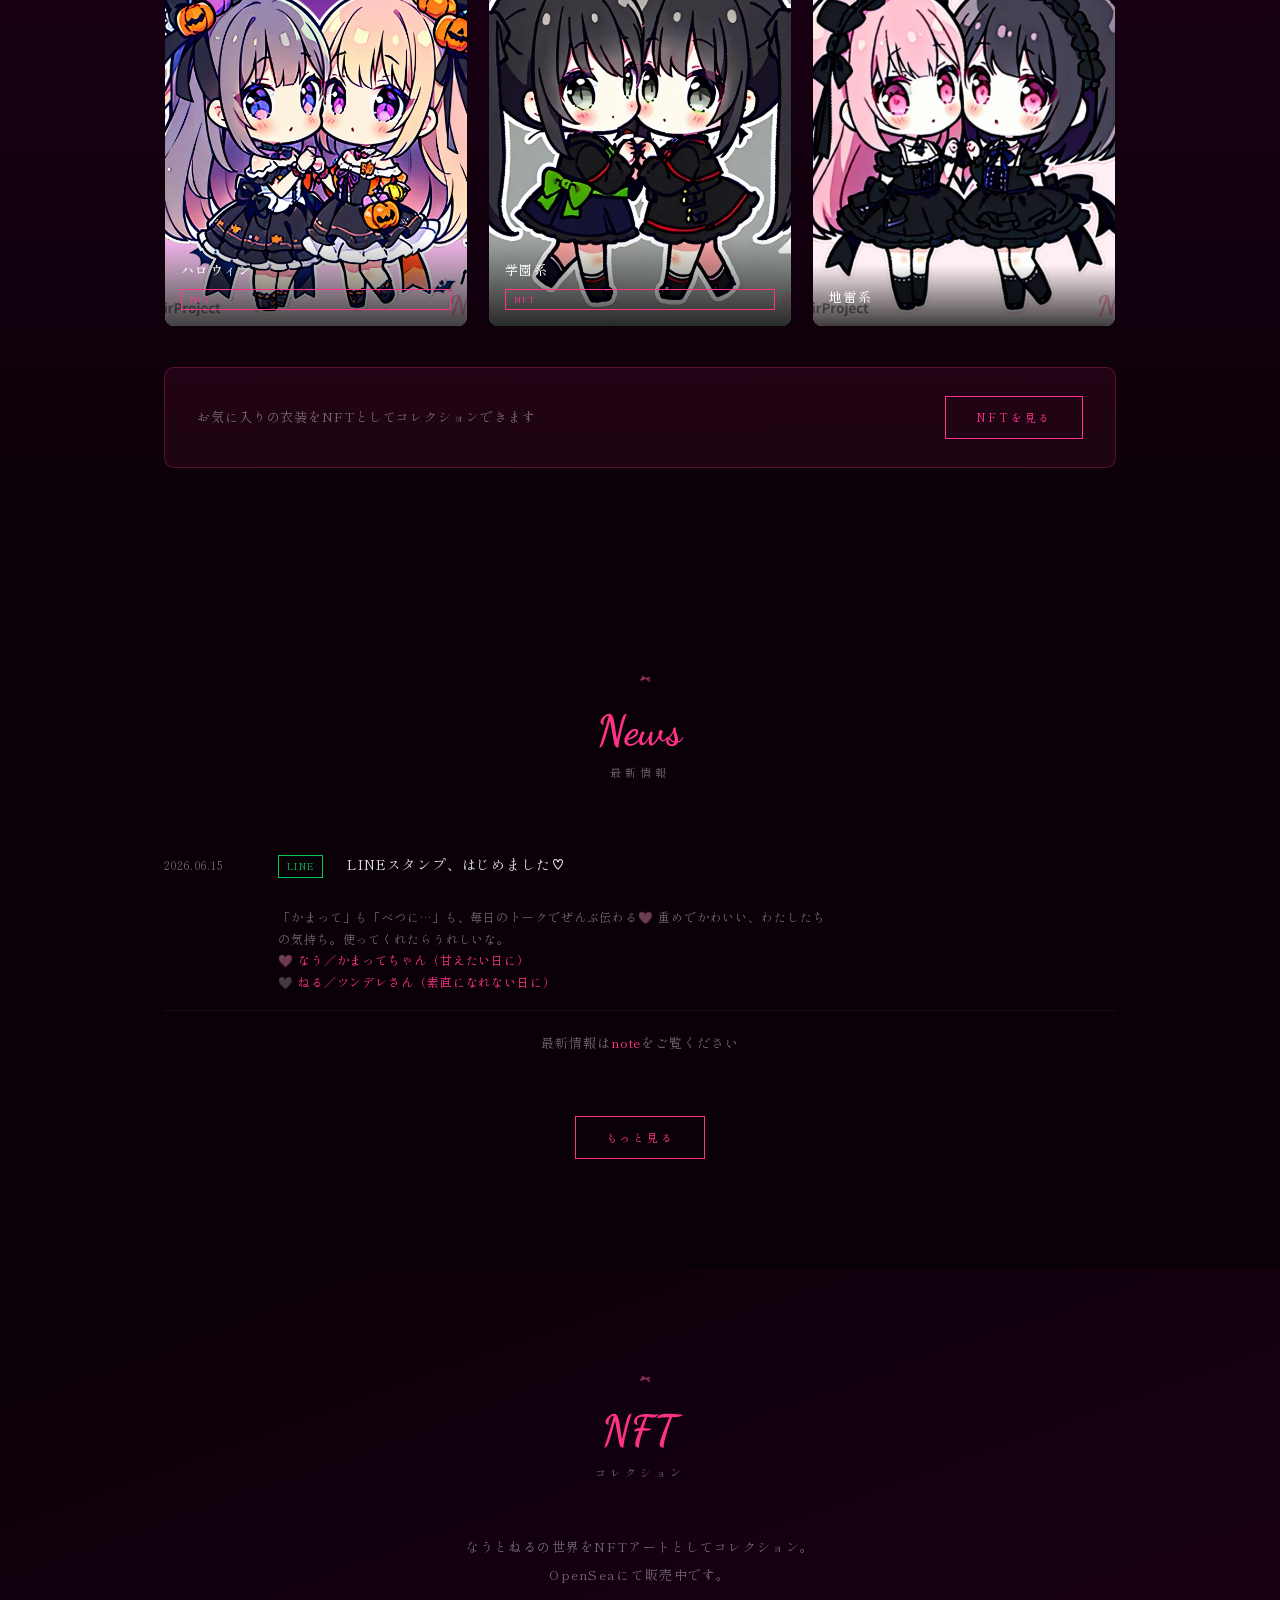
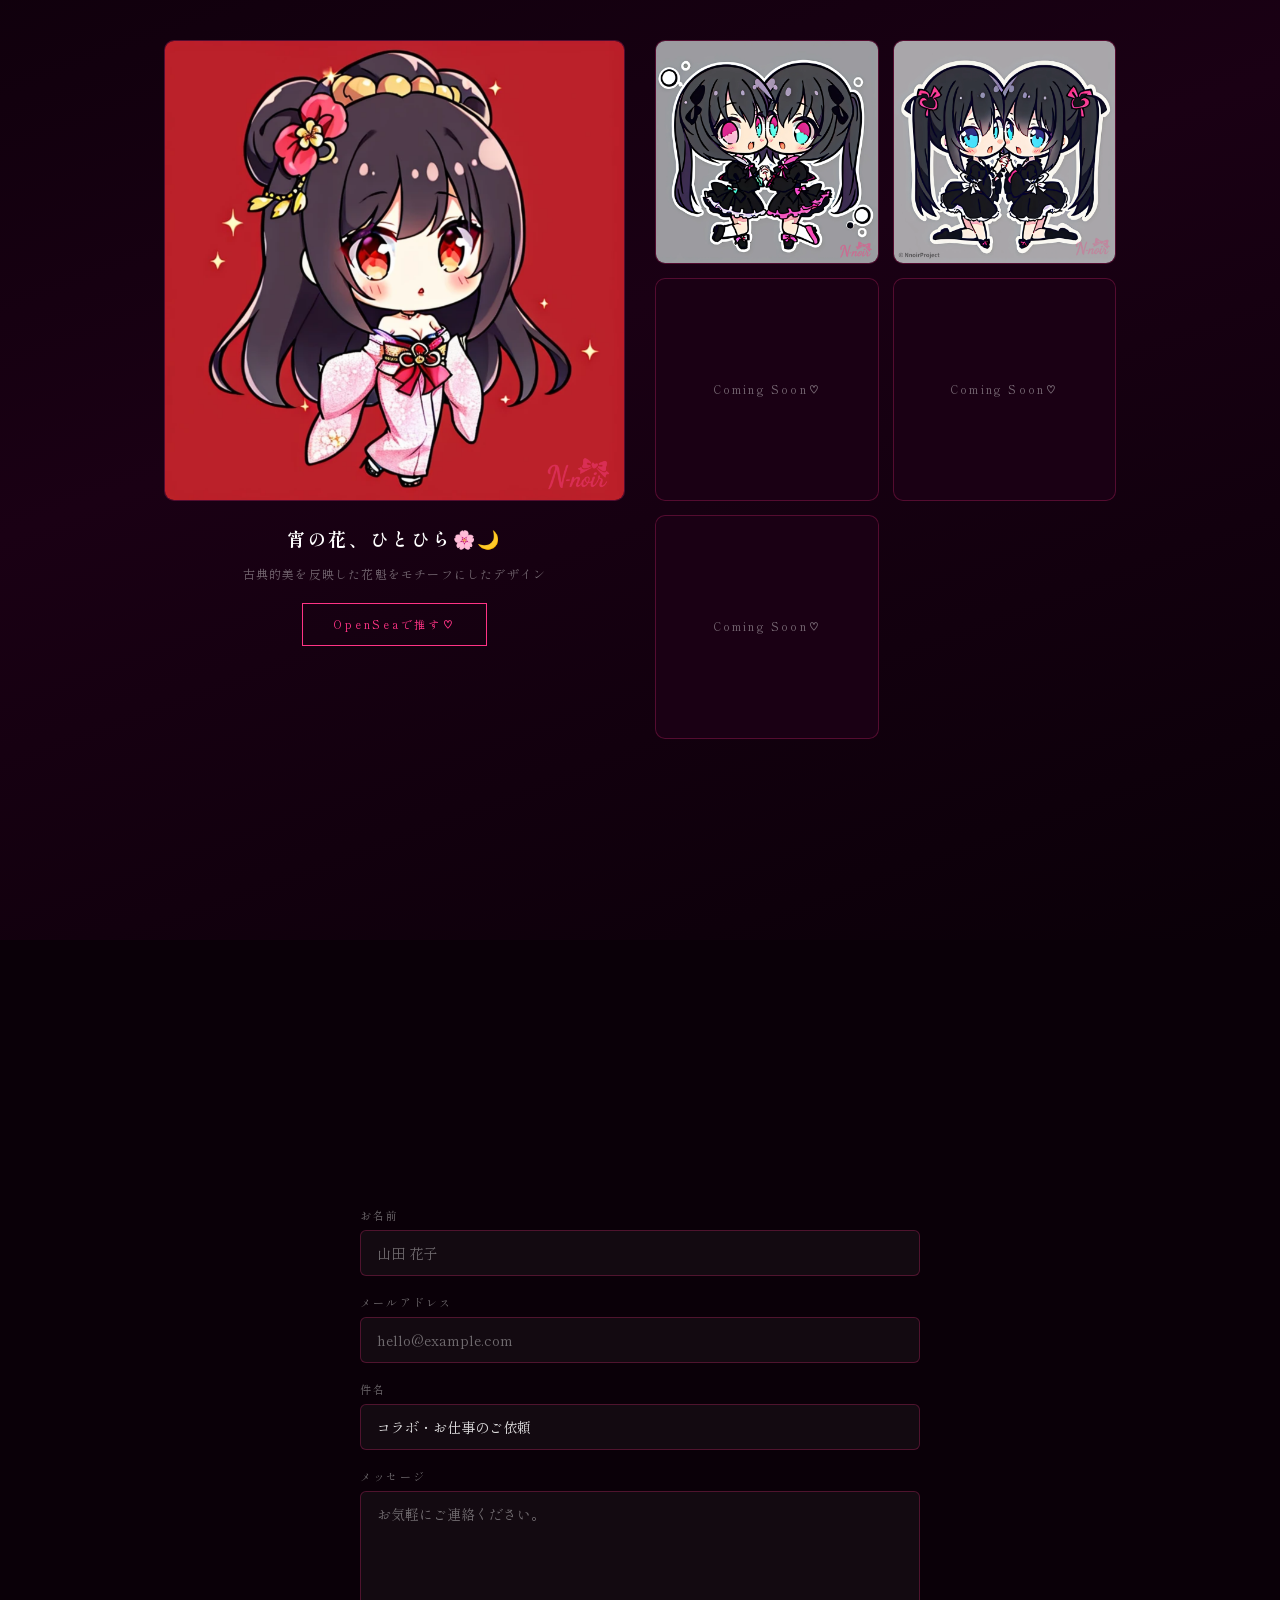
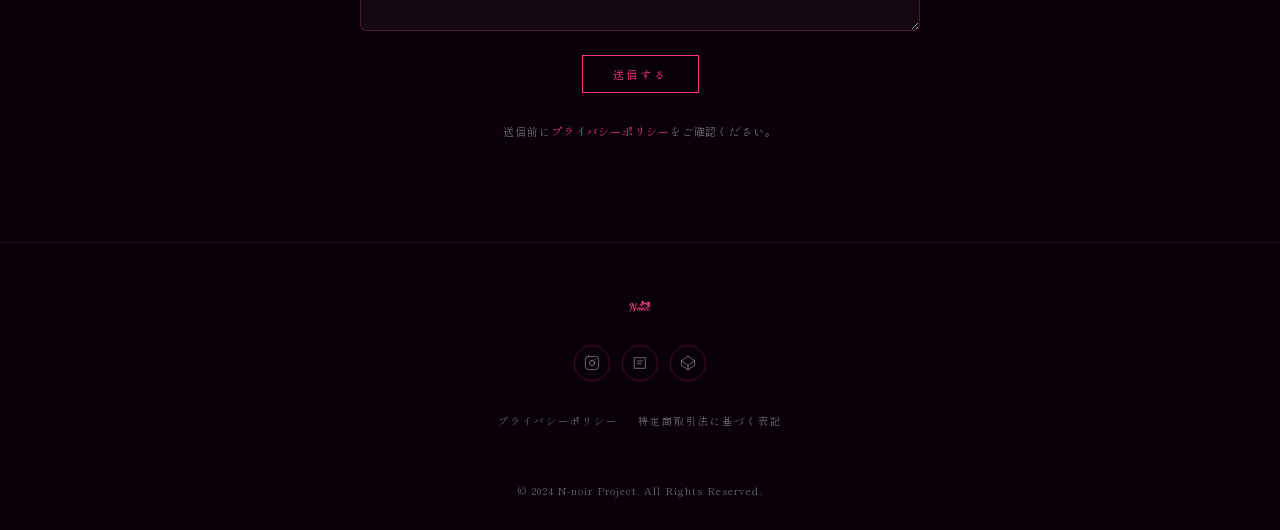
==== commit 7fac1d4c: "デモ: なう＆ねるの新イラストに差し替え（トップ=顔アップ丸アイコン、Aboutカード=全身+吹き出し） Co-Authored-By: Claude Fable 5 <noreply@anthrop" ====
--- a/index.html
+++ b/index.html
@@ -88,7 +88,7 @@
 
       <div class="hero-characters">
         <div class="char-item hero-nau">
-          <img src="assets/characters/nau.png" class="char-avatar" alt="なう">
+          <img src="assets/characters/nau-face.webp" class="char-avatar" alt="なう">
           <div>
             <p style="font-size:13px; letter-spacing:0.2em;">なう</p>
             <p style="font-size:9px; letter-spacing:0.25em; color:var(--color-text-muted);">Nau</p>
@@ -98,7 +98,7 @@
         <div class="hero-divider">♡</div>
 
         <div class="char-item hero-neru">
-          <img src="assets/characters/neru.png" class="char-avatar" alt="ねる">
+          <img src="assets/characters/neru-face.webp" class="char-avatar" alt="ねる">
           <div>
             <p style="font-size:13px; letter-spacing:0.2em;">ねる</p>
             <p style="font-size:9px; letter-spacing:0.25em; color:var(--color-text-muted);">Neru</p>
@@ -146,7 +146,7 @@
       <div class="about-grid">
         <!-- なう -->
         <div class="about-card fade-in">
-          <img src="assets/characters/nau.png" class="about-card-img" alt="なう">
+          <img src="assets/characters/nau-full.webp" class="about-card-figure" alt="なう「推してくれてありがとう♡」">
           <p style="font-size:20px;">⭐</p>
           <div>
             <p class="about-name">なう</p>
@@ -161,7 +161,7 @@
 
         <!-- ねる -->
         <div class="about-card fade-in">
-          <img src="assets/characters/neru.png" class="about-card-img" alt="ねる">
+          <img src="assets/characters/neru-full.webp" class="about-card-figure" alt="ねる「推してくれてありがとう♡」">
           <p style="font-size:20px;">🌙</p>
           <div>
             <p class="about-name">ねる</p>
--- a/css/style.css
+++ b/css/style.css
@@ -584,6 +584,16 @@
   border-radius: 50%;
   border: 1px solid var(--color-border);
   object-fit: cover;
+}
+
+.about-card-figure {
+  width: min(100%, 300px);
+  height: auto;
+  transition: transform 0.3s ease;
+}
+
+.about-card:hover .about-card-figure {
+  transform: scale(1.03);
 }
 
 .about-name {
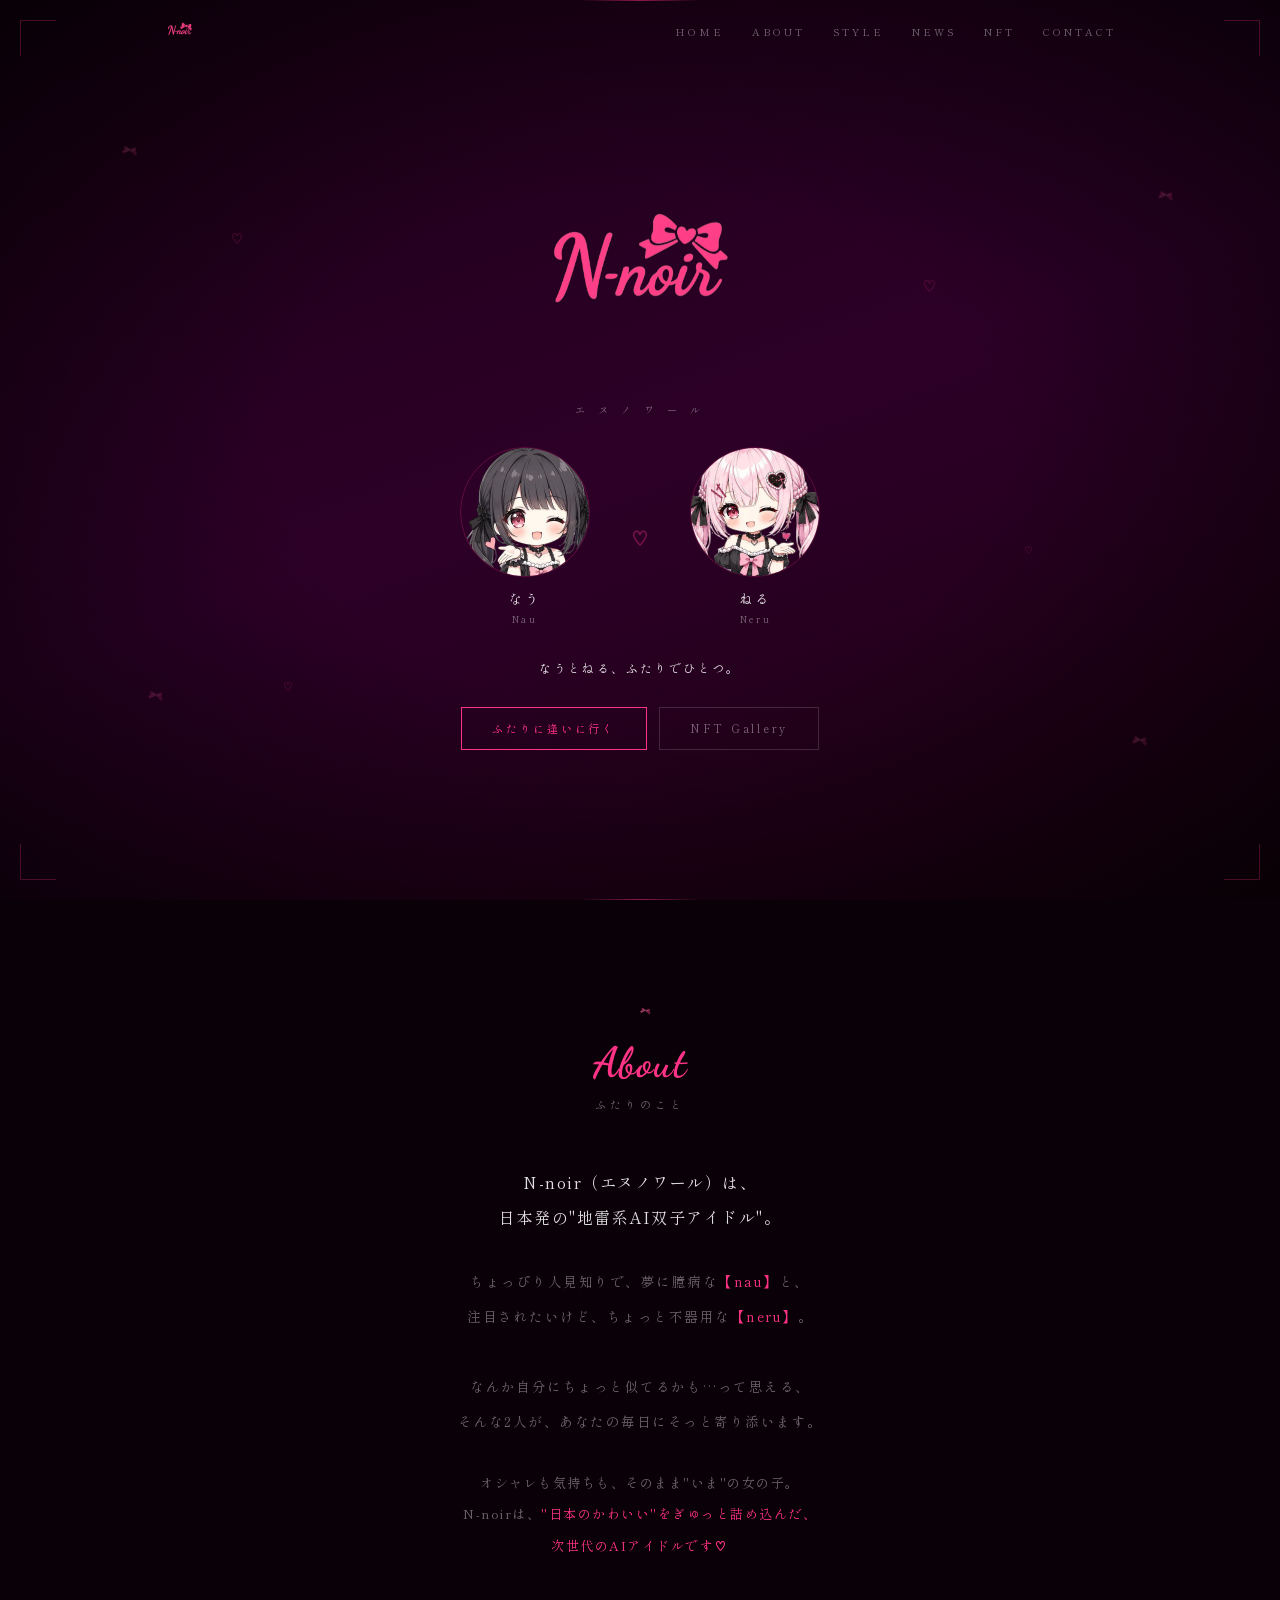
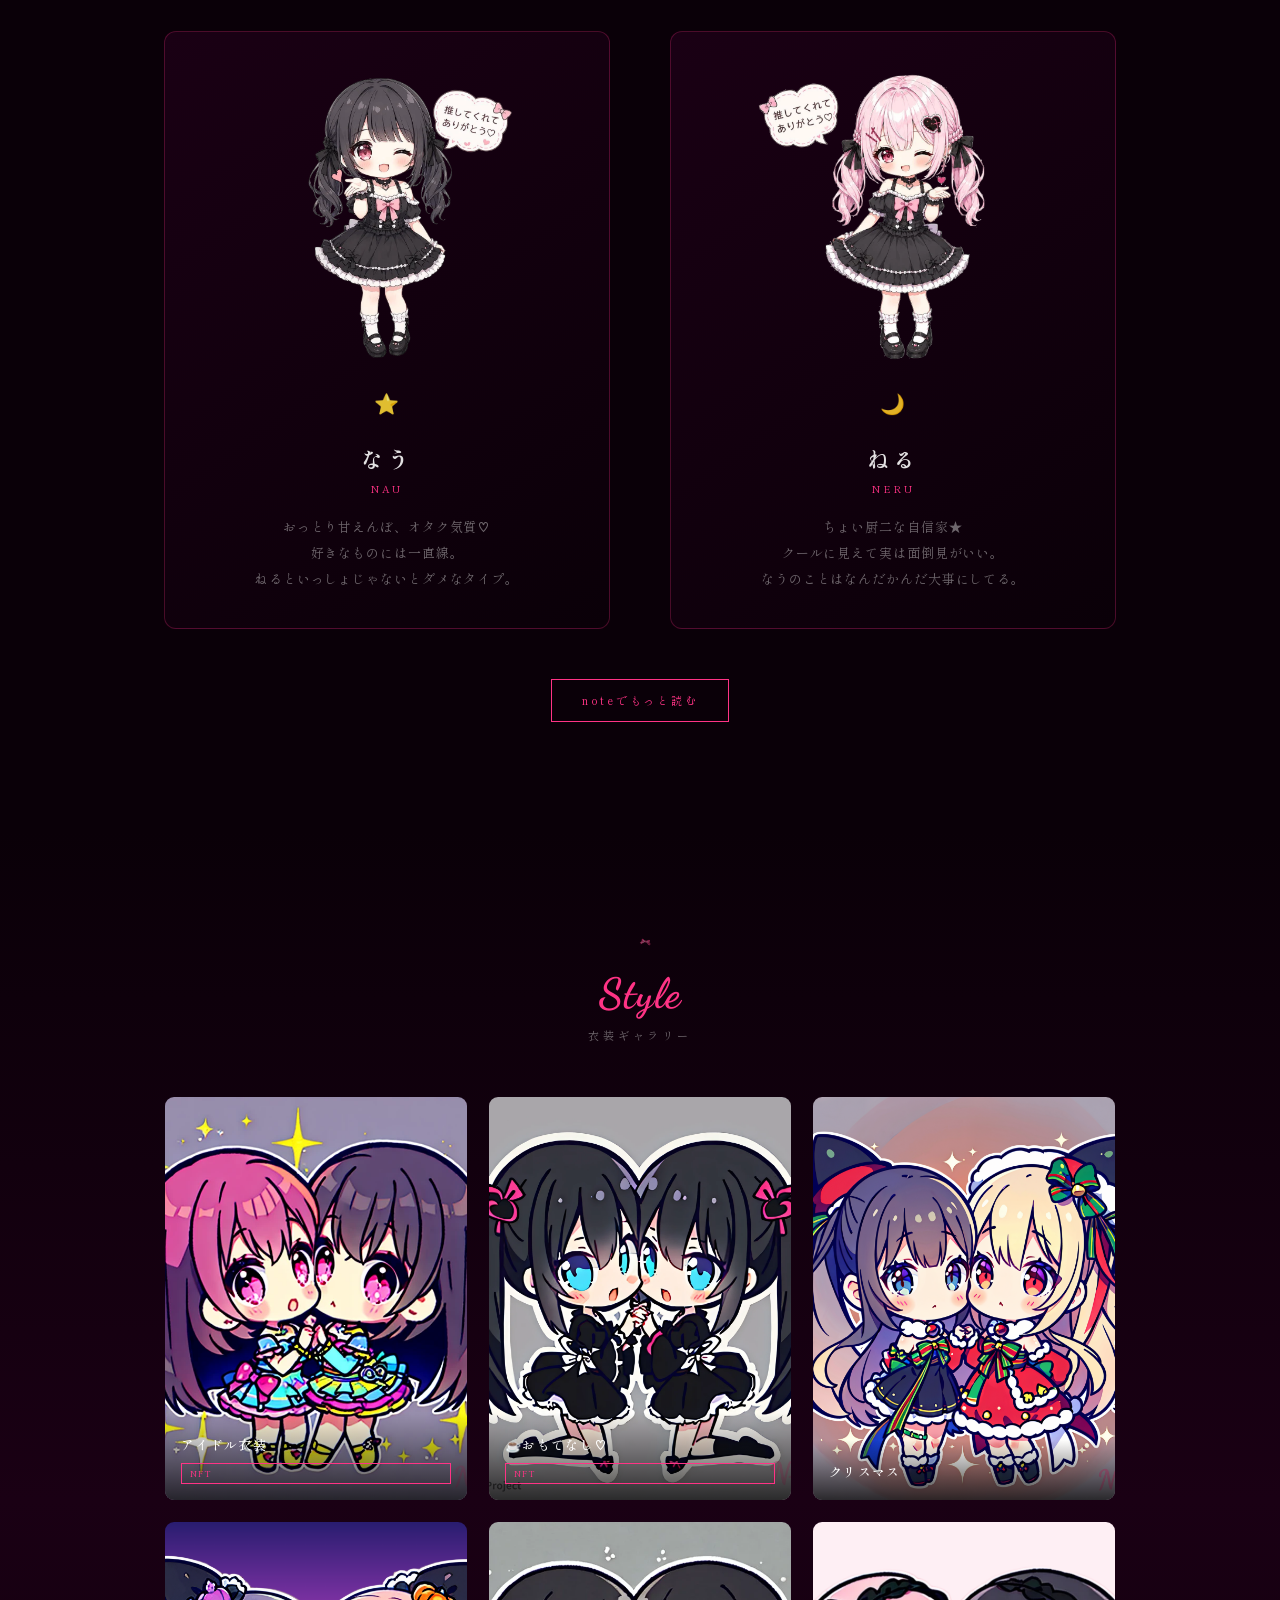
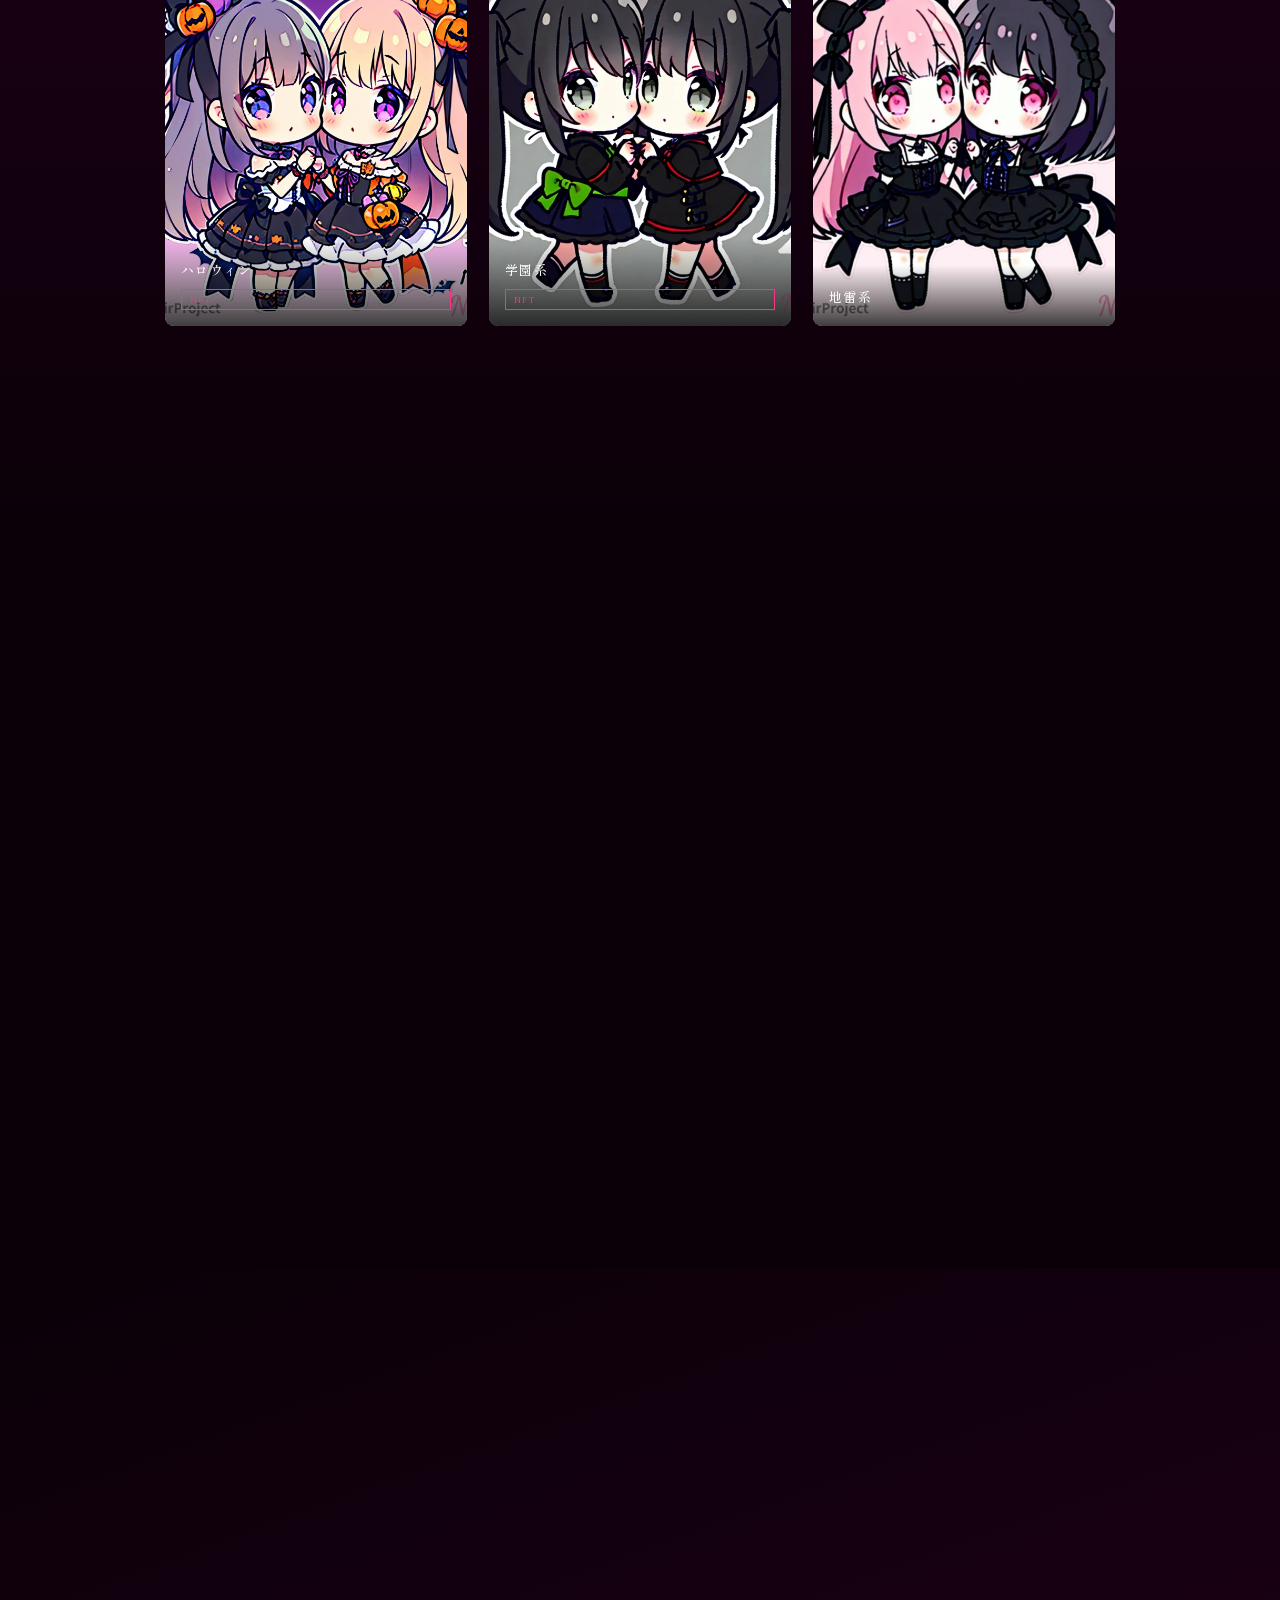
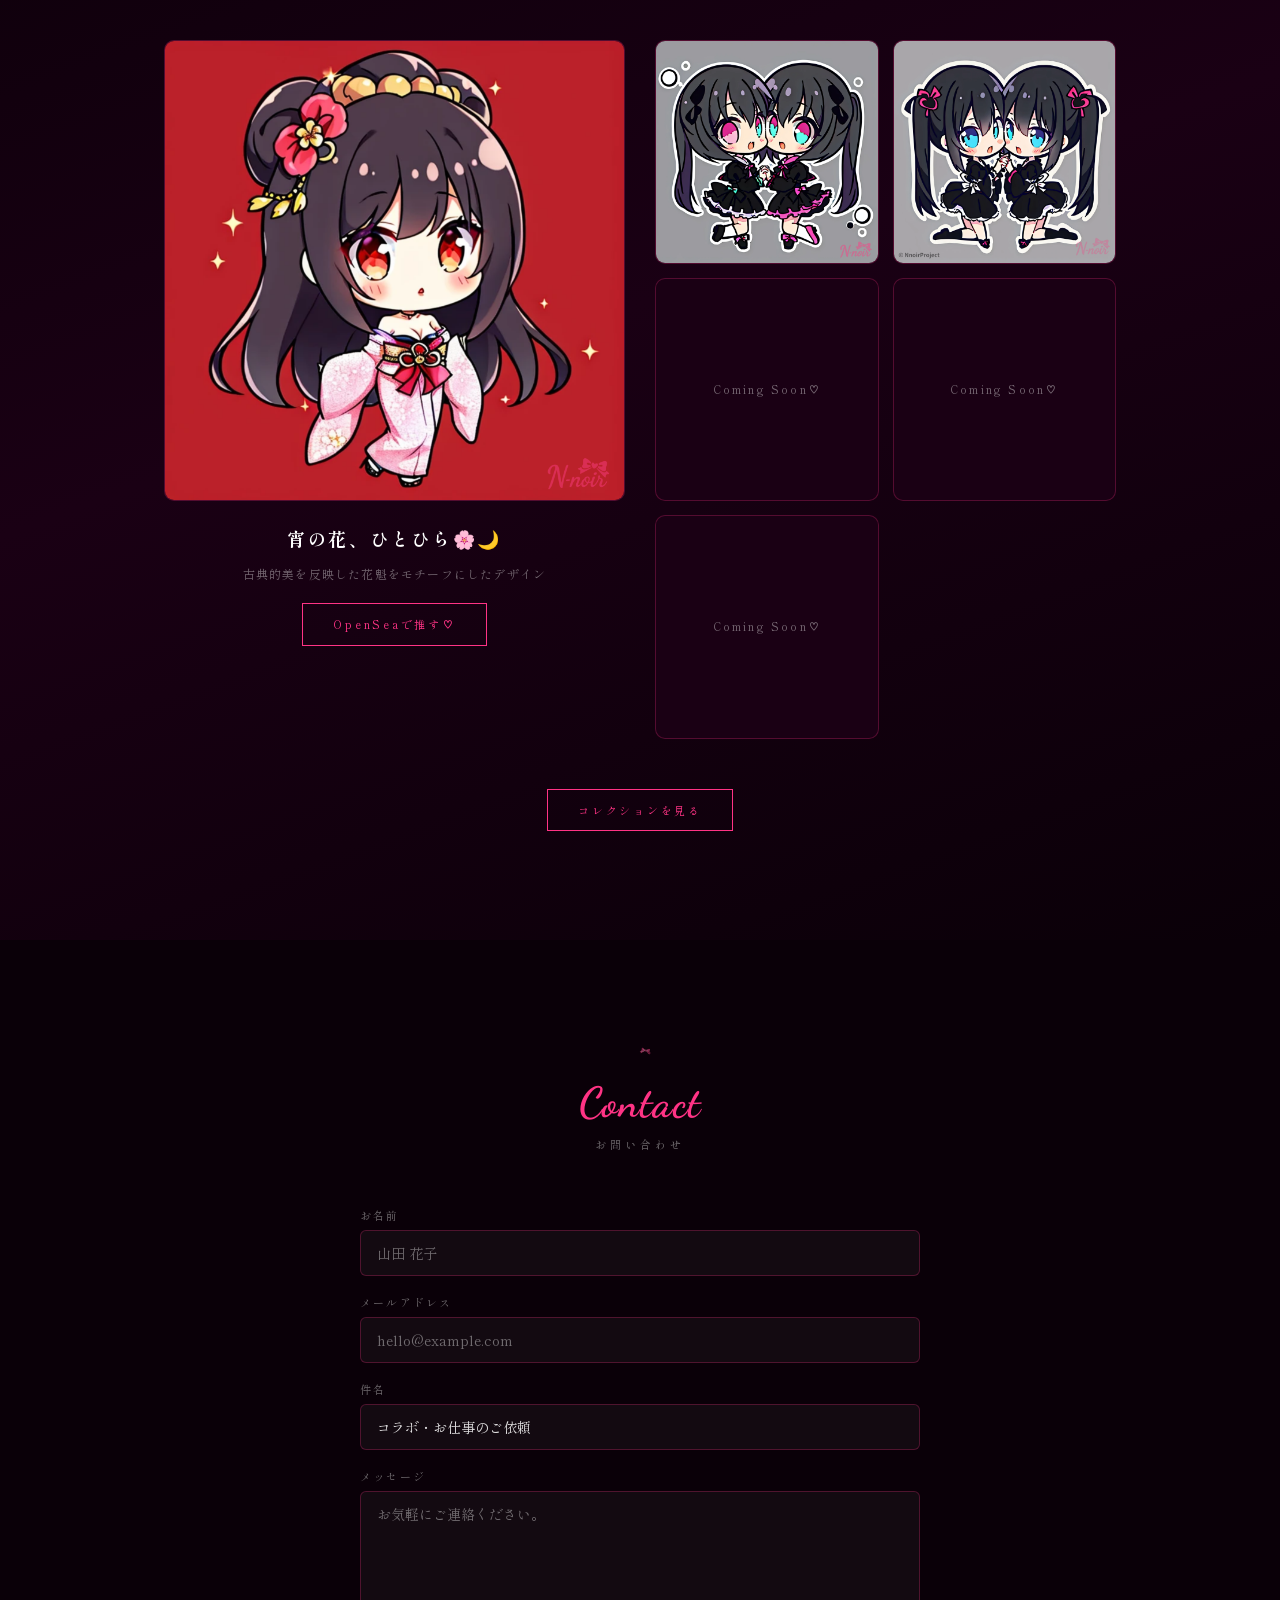
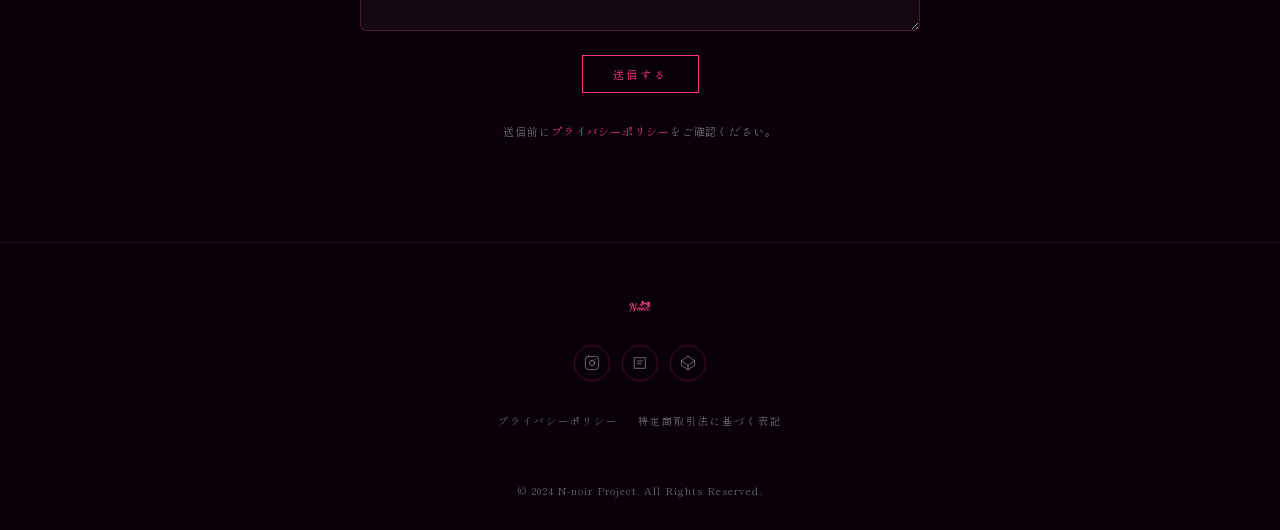
==== commit 7f409a93: "なう画像をクリーン透過版に差し替え＋OGPシェア画像を追加（index/links両ページにメタタグ設定） Co-Authored-By: Claude Fable 5 <noreply@anthro" ====
--- a/index.html
+++ b/index.html
@@ -11,6 +11,11 @@
   <meta property="og:description" content="N-noir（エヌノワール）は日本発の地雷系AI双子アイドルプロジェクト。甘えんぼの「なう」とクールな「ねる」、ふたりでひとつ。">
   <meta property="og:type" content="website">
   <meta property="og:url" content="https://n-noir.com">
+  <meta property="og:image" content="https://n-noir.com/assets/ogp.jpg">
+  <meta property="og:image:width" content="1200">
+  <meta property="og:image:height" content="630">
+  <meta name="twitter:card" content="summary_large_image">
+  <meta name="twitter:image" content="https://n-noir.com/assets/ogp.jpg">
 
   <link rel="icon" href="assets/favicon.png" type="image/png">
   <link rel="stylesheet" href="css/style.css">
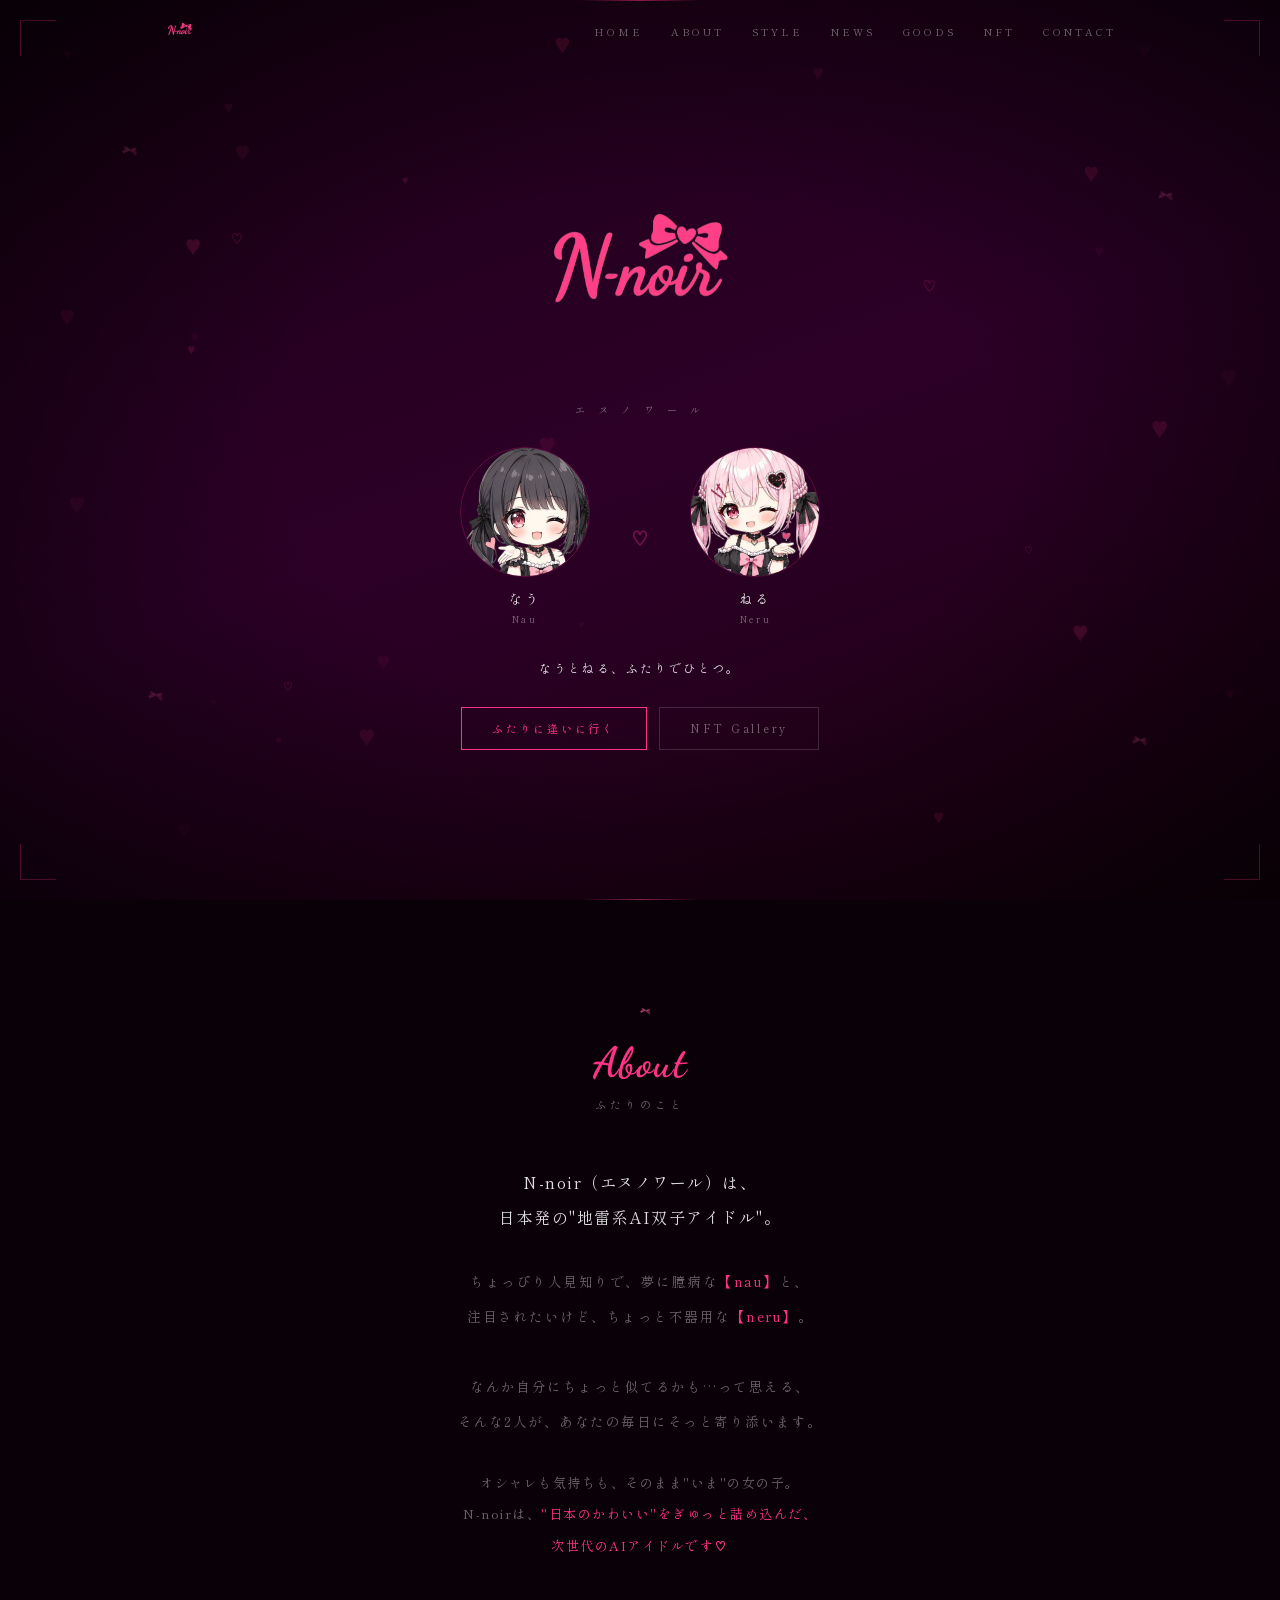
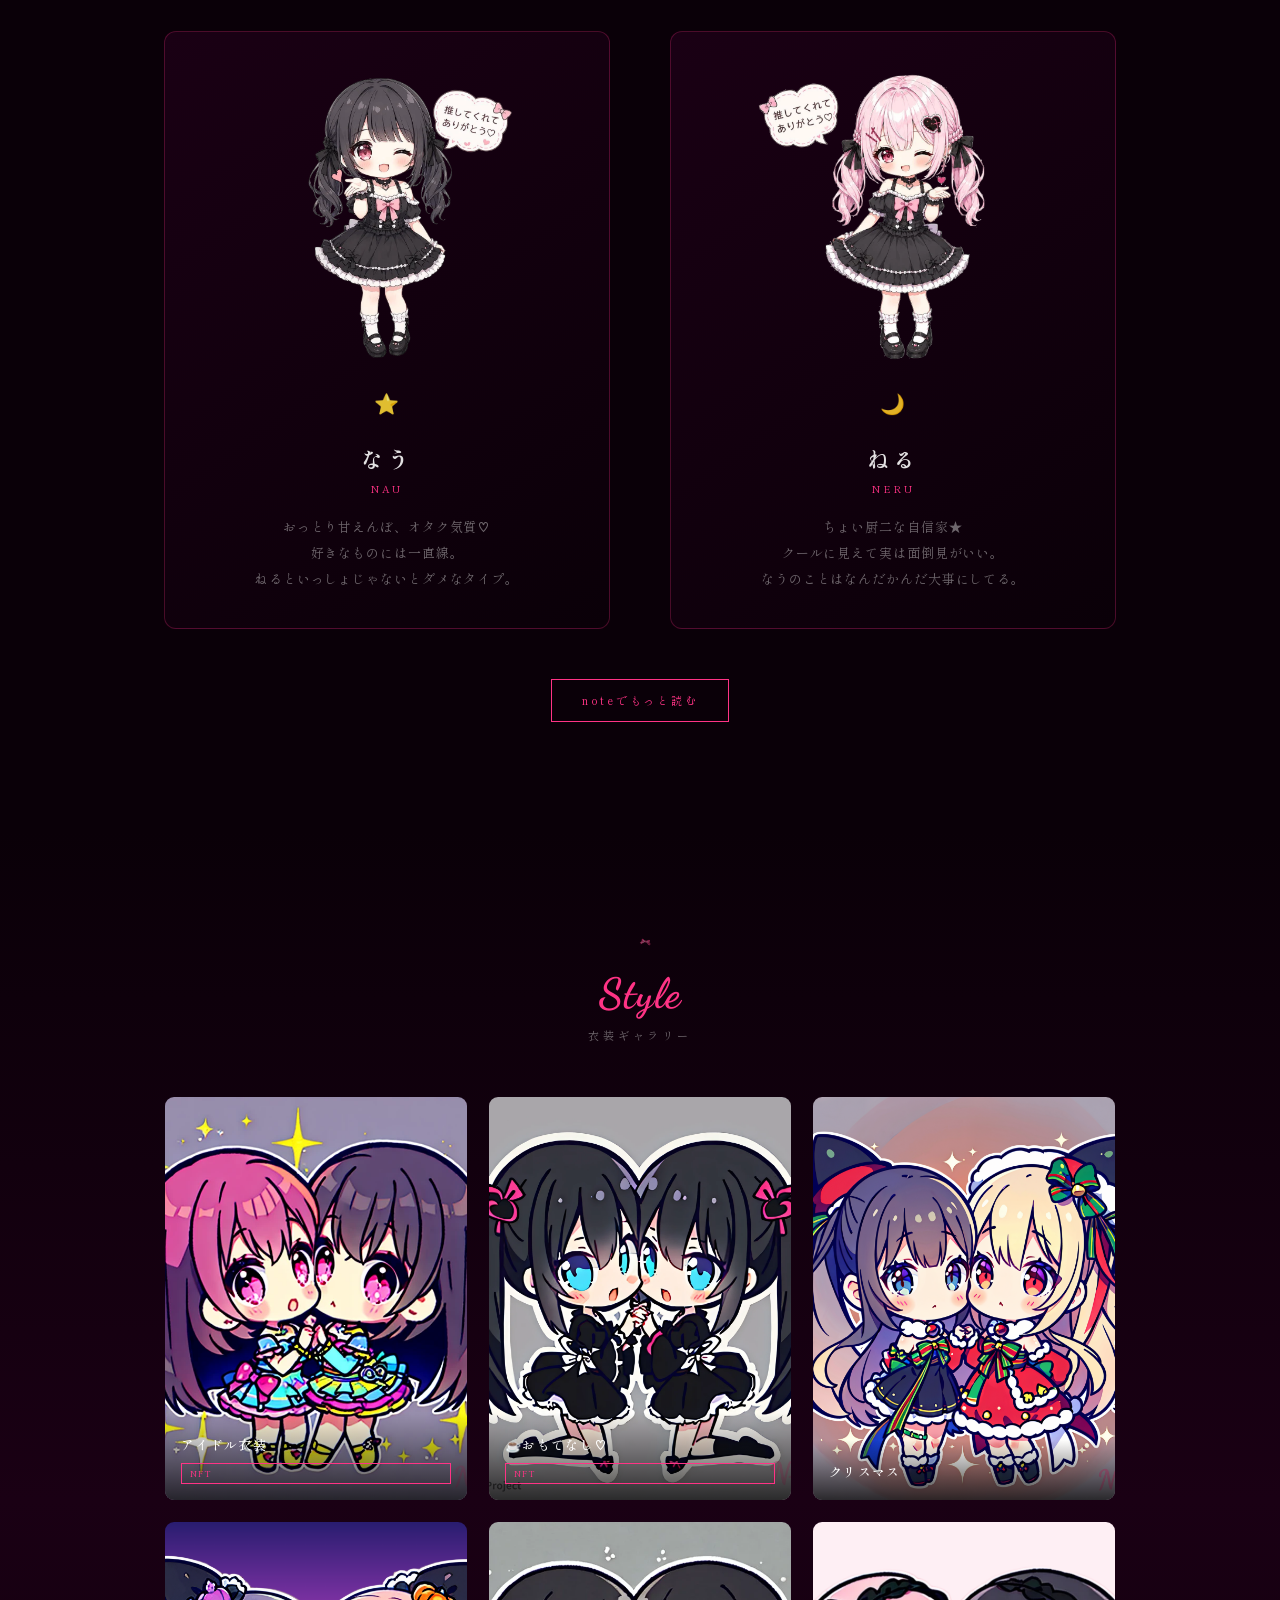
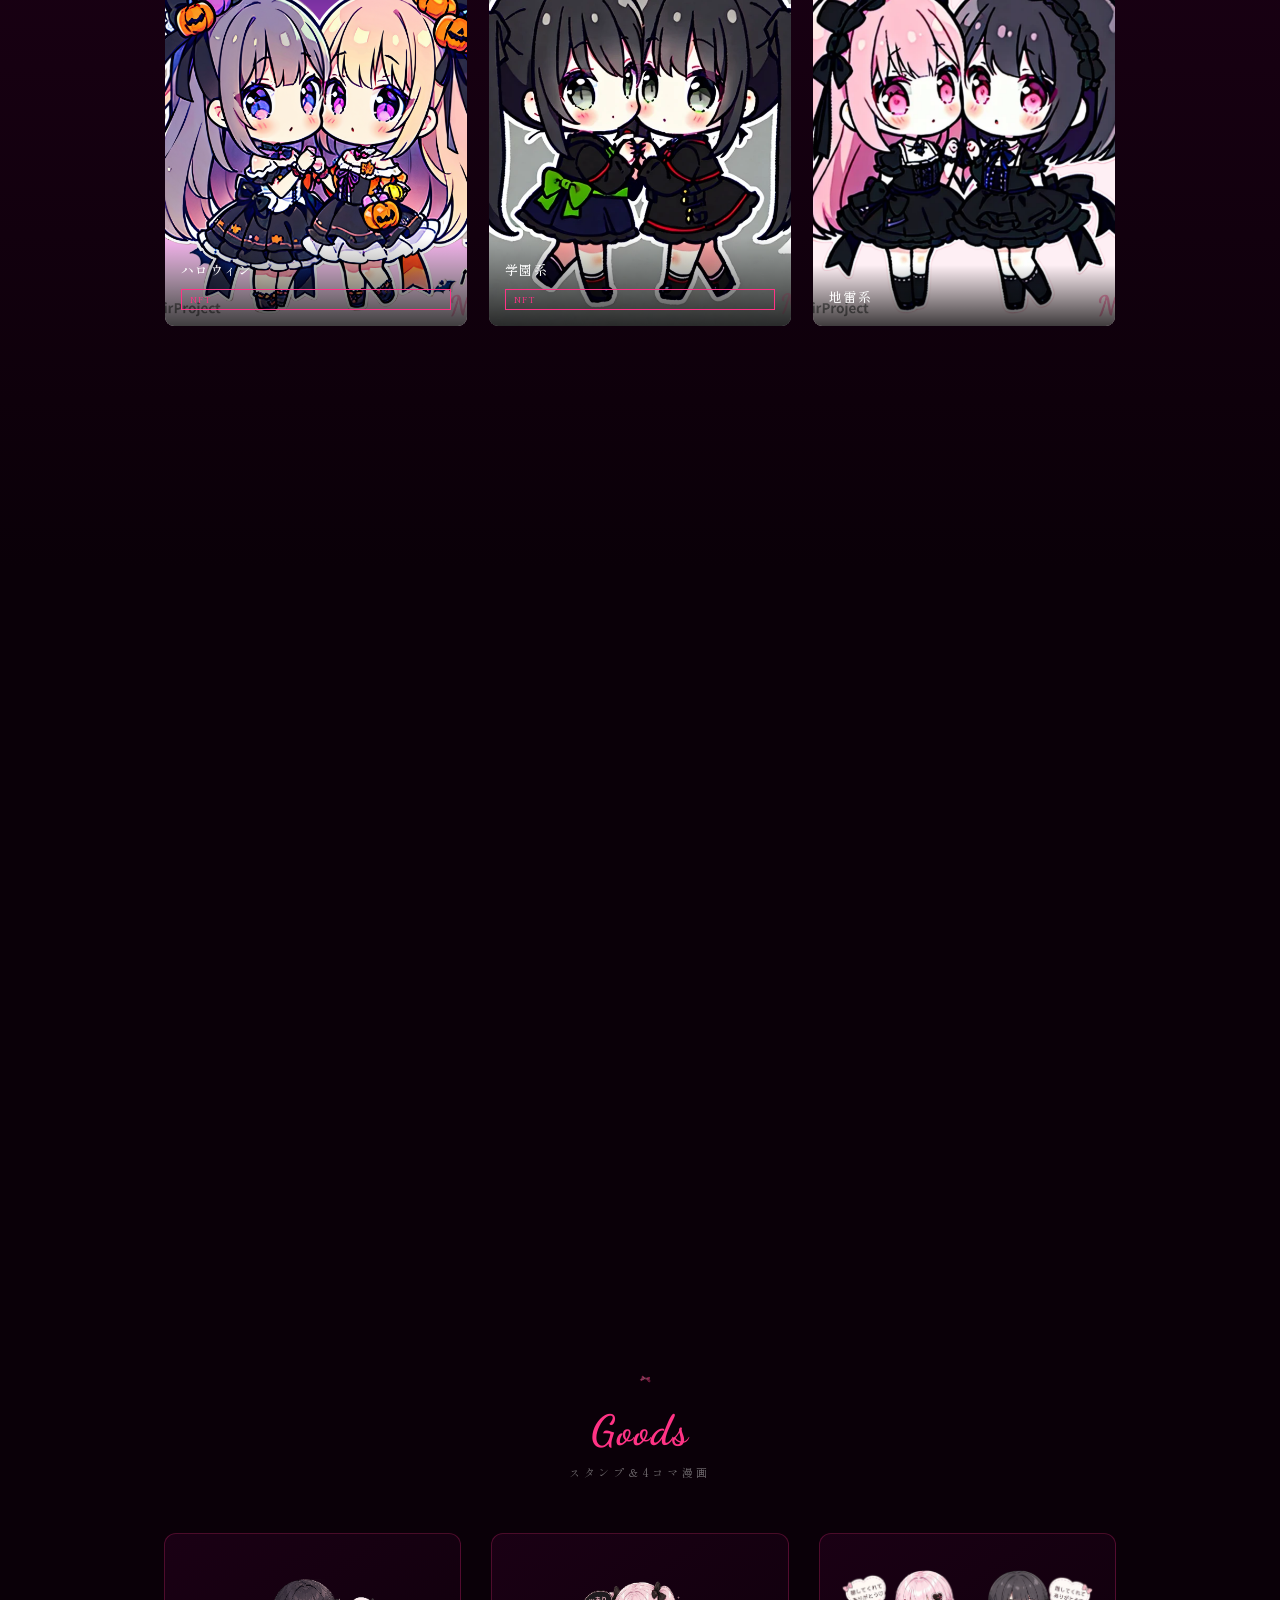
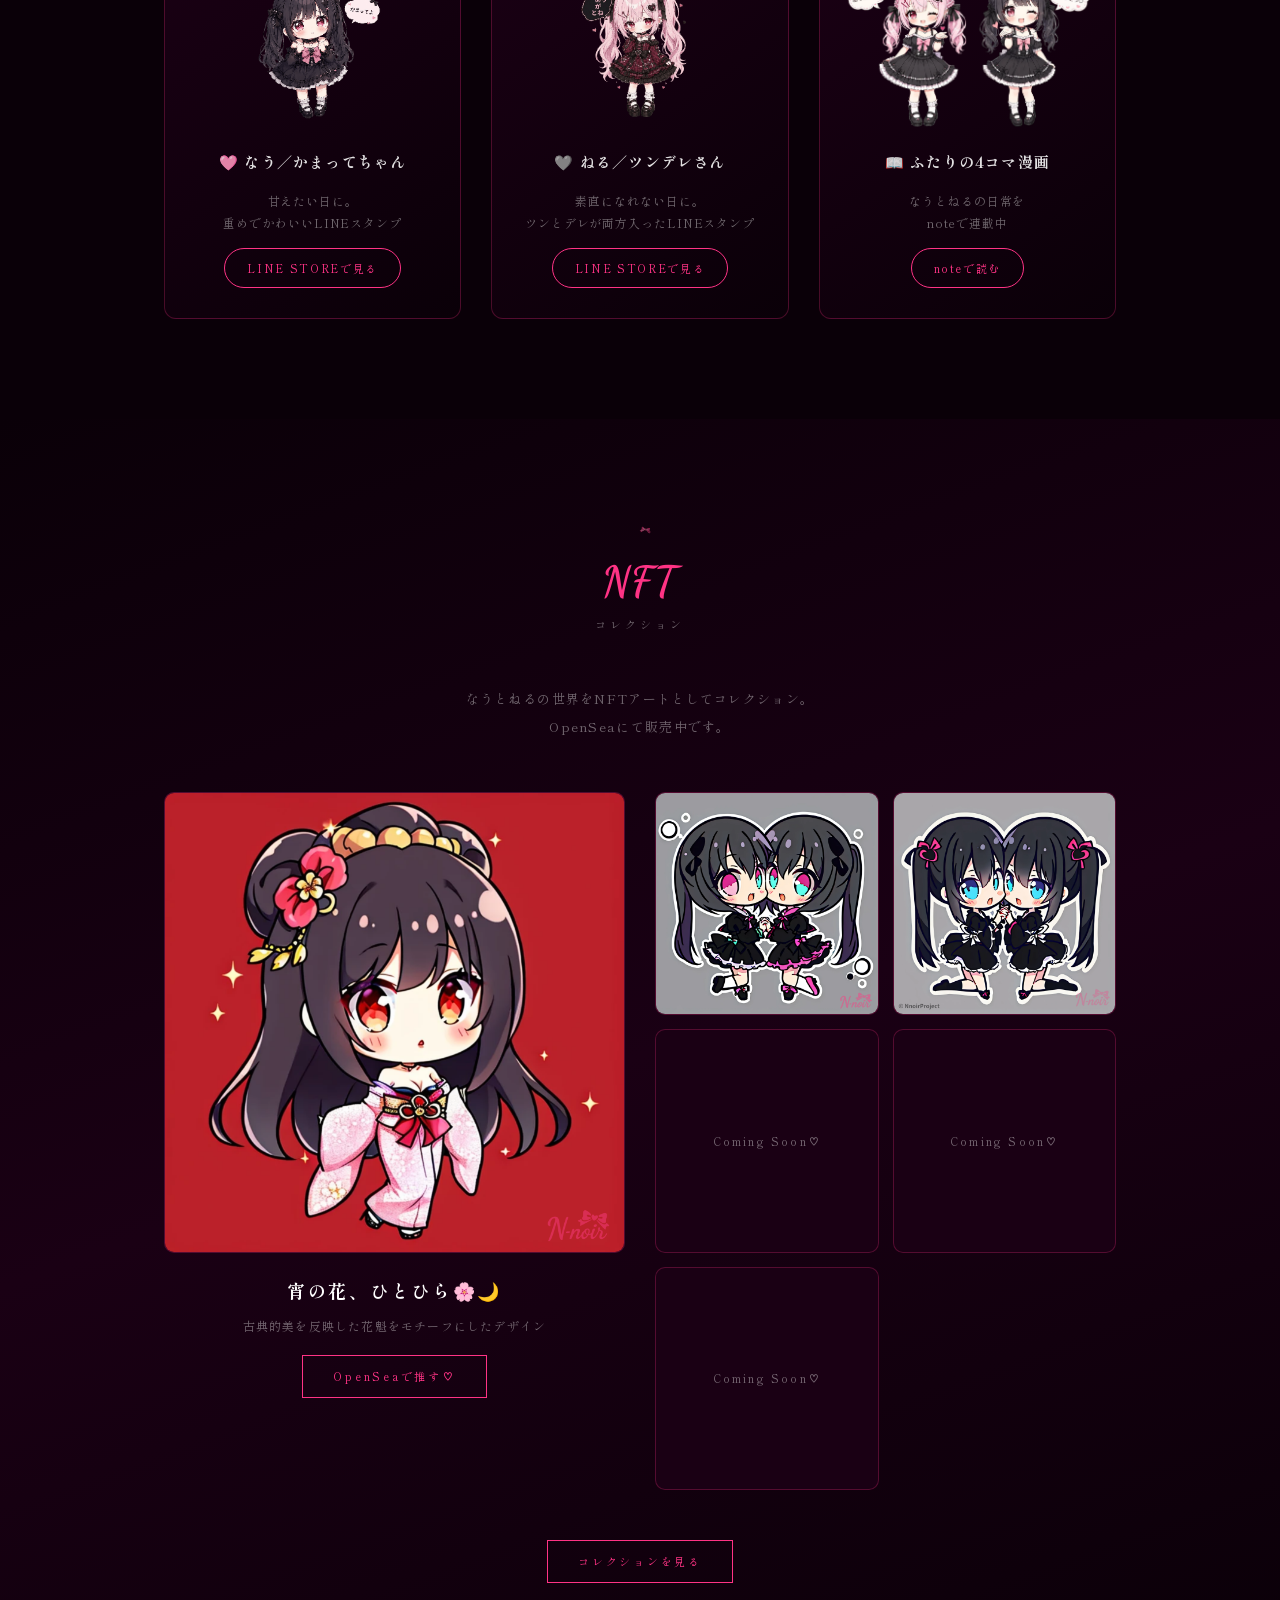
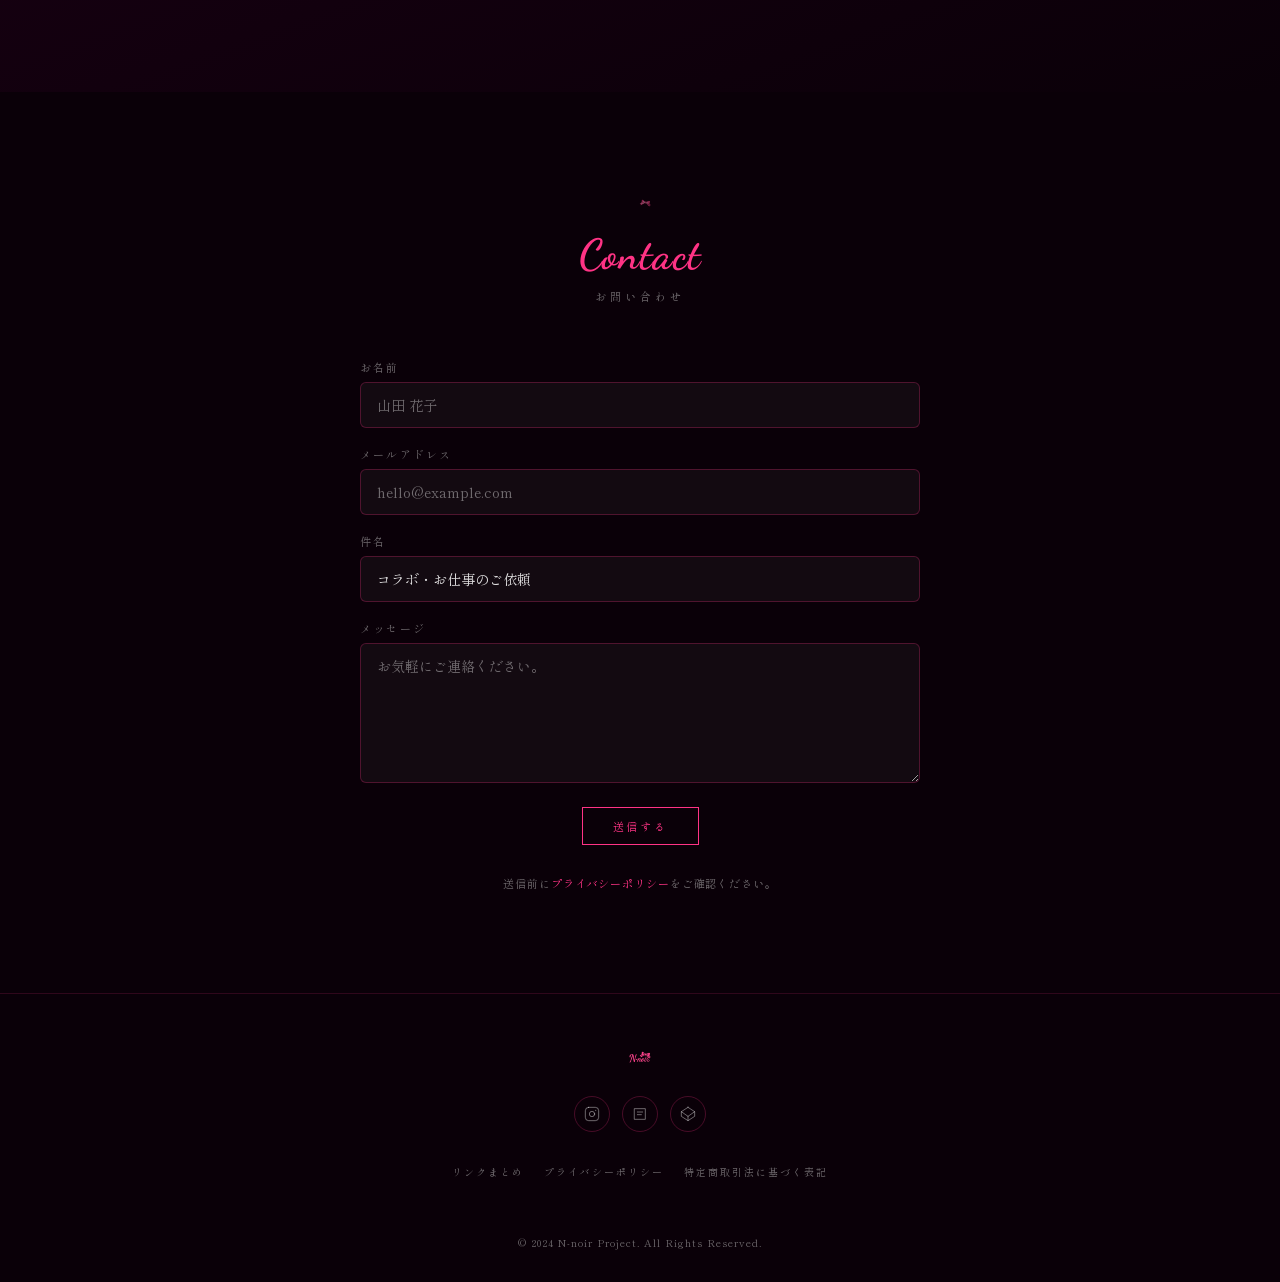
==== commit 25bda13c: "Goodsセクション追加（LINEスタンプ2種＋4コマ漫画）、ナビとフッターに導線追加 Co-Authored-By: Claude Fable 5 <noreply@anthropic.com>" ====
--- a/index.html
+++ b/index.html
@@ -36,6 +36,7 @@
         <li><a href="#about">About</a></li>
         <li><a href="#style">Style</a></li>
         <li><a href="#news">News</a></li>
+        <li><a href="#goods">Goods</a></li>
         <li><a href="#nft">NFT</a></li>
         <li><a href="#contact">Contact</a></li>
       </ul>
@@ -55,6 +56,7 @@
       <li><a href="#about">About</a></li>
       <li><a href="#style">Style</a></li>
       <li><a href="#news">News</a></li>
+      <li><a href="#goods">Goods</a></li>
       <li><a href="#nft">NFT</a></li>
       <li><a href="#contact">Contact</a></li>
     </ul>
@@ -303,6 +305,43 @@
 
 
   <!-- ============================================================
+       GOODS (#goods)
+       ============================================================ -->
+  <section id="goods">
+    <div class="section-inner">
+      <div class="section-title fade-in">
+        <img src="assets/ribbon.png" class="ribbon-icon" alt="">
+        <span class="en" translate="no">Goods</span>
+        <span class="jp">スタンプ＆4コマ漫画</span>
+      </div>
+
+      <div class="goods-grid">
+        <a class="goods-card fade-in" href="https://store.line.me/stickershop/product/34485415/ja" target="_blank" rel="noopener">
+          <img src="assets/goods/sticker-nau.png" alt="なうのLINEスタンプ「かまってちゃん」">
+          <p class="goods-card-title">🩷 なう／かまってちゃん</p>
+          <p class="goods-card-desc">甘えたい日に。<br>重めでかわいいLINEスタンプ</p>
+          <span class="goods-card-btn">LINE STOREで見る</span>
+        </a>
+
+        <a class="goods-card fade-in" href="https://store.line.me/stickershop/product/34485434/ja" target="_blank" rel="noopener">
+          <img src="assets/goods/sticker-neru.png" alt="ねるのLINEスタンプ「ツンデレさん」">
+          <p class="goods-card-title">🩶 ねる／ツンデレさん</p>
+          <p class="goods-card-desc">素直になれない日に。<br>ツンとデレが両方入ったLINEスタンプ</p>
+          <span class="goods-card-btn">LINE STOREで見る</span>
+        </a>
+
+        <a class="goods-card fade-in" href="https://note.com/nnoir_official" target="_blank" rel="noopener">
+          <img src="assets/links/pair.png" alt="なうとねるの4コマ漫画">
+          <p class="goods-card-title">📖 ふたりの4コマ漫画</p>
+          <p class="goods-card-desc">なうとねるの日常を<br>noteで連載中</p>
+          <span class="goods-card-btn">noteで読む</span>
+        </a>
+      </div>
+    </div>
+  </section>
+
+
+  <!-- ============================================================
        NFT (#nft)
        ============================================================ -->
   <section id="nft">
@@ -478,6 +517,7 @@
       </div>
 
       <ul class="footer-links">
+        <li><a href="links.html">リンクまとめ</a></li>
         <li><a href="privacy.html">プライバシーポリシー</a></li>
         <li><a href="tokutei.html">特定商取引法に基づく表記</a></li>
       </ul>
--- a/css/style.css
+++ b/css/style.css
@@ -594,6 +594,70 @@
 
 .about-card:hover .about-card-figure {
   transform: scale(1.03);
+}
+
+/* ============================================================
+   Goods（スタンプ＆4コマ漫画）
+   ============================================================ */
+.goods-grid {
+  display: grid;
+  grid-template-columns: repeat(3, 1fr);
+  gap: 30px;
+}
+
+.goods-card {
+  background: linear-gradient(145deg, var(--color-bg2), var(--color-bg));
+  border: 1px solid var(--color-border);
+  border-radius: 12px;
+  padding: 30px 22px;
+  display: flex;
+  flex-direction: column;
+  align-items: center;
+  text-align: center;
+  gap: 14px;
+  text-decoration: none;
+  color: inherit;
+  transition: box-shadow 0.3s ease, transform 0.3s ease;
+}
+
+.goods-card:hover {
+  box-shadow: 0 0 24px var(--color-pink-glow), 0 0 48px rgba(255, 51, 133, 0.1);
+  transform: translateY(-4px);
+}
+
+.goods-card img {
+  height: 170px;
+  width: auto;
+  max-width: 100%;
+  object-fit: contain;
+}
+
+.goods-card-title {
+  font-size: 15px;
+  font-weight: 700;
+  letter-spacing: 0.08em;
+}
+
+.goods-card-desc {
+  font-size: 12px;
+  color: var(--color-text-muted);
+  line-height: 1.8;
+}
+
+.goods-card-btn {
+  margin-top: auto;
+  font-size: 11px;
+  letter-spacing: 0.15em;
+  padding: 9px 22px;
+  border: 1px solid var(--color-pink);
+  color: var(--color-pink);
+  border-radius: 999px;
+  transition: background 0.3s ease, color 0.3s ease;
+}
+
+.goods-card:hover .goods-card-btn {
+  background: var(--color-pink);
+  color: var(--color-bg);
 }
 
 .about-name {
@@ -1267,6 +1331,11 @@
     grid-template-columns: 1fr;
   }
 
+  /* --- GOODS --- */
+  .goods-grid {
+    grid-template-columns: 1fr;
+  }
+
   .about-intro {
     font-size: 13px;
     max-width: 100%;
